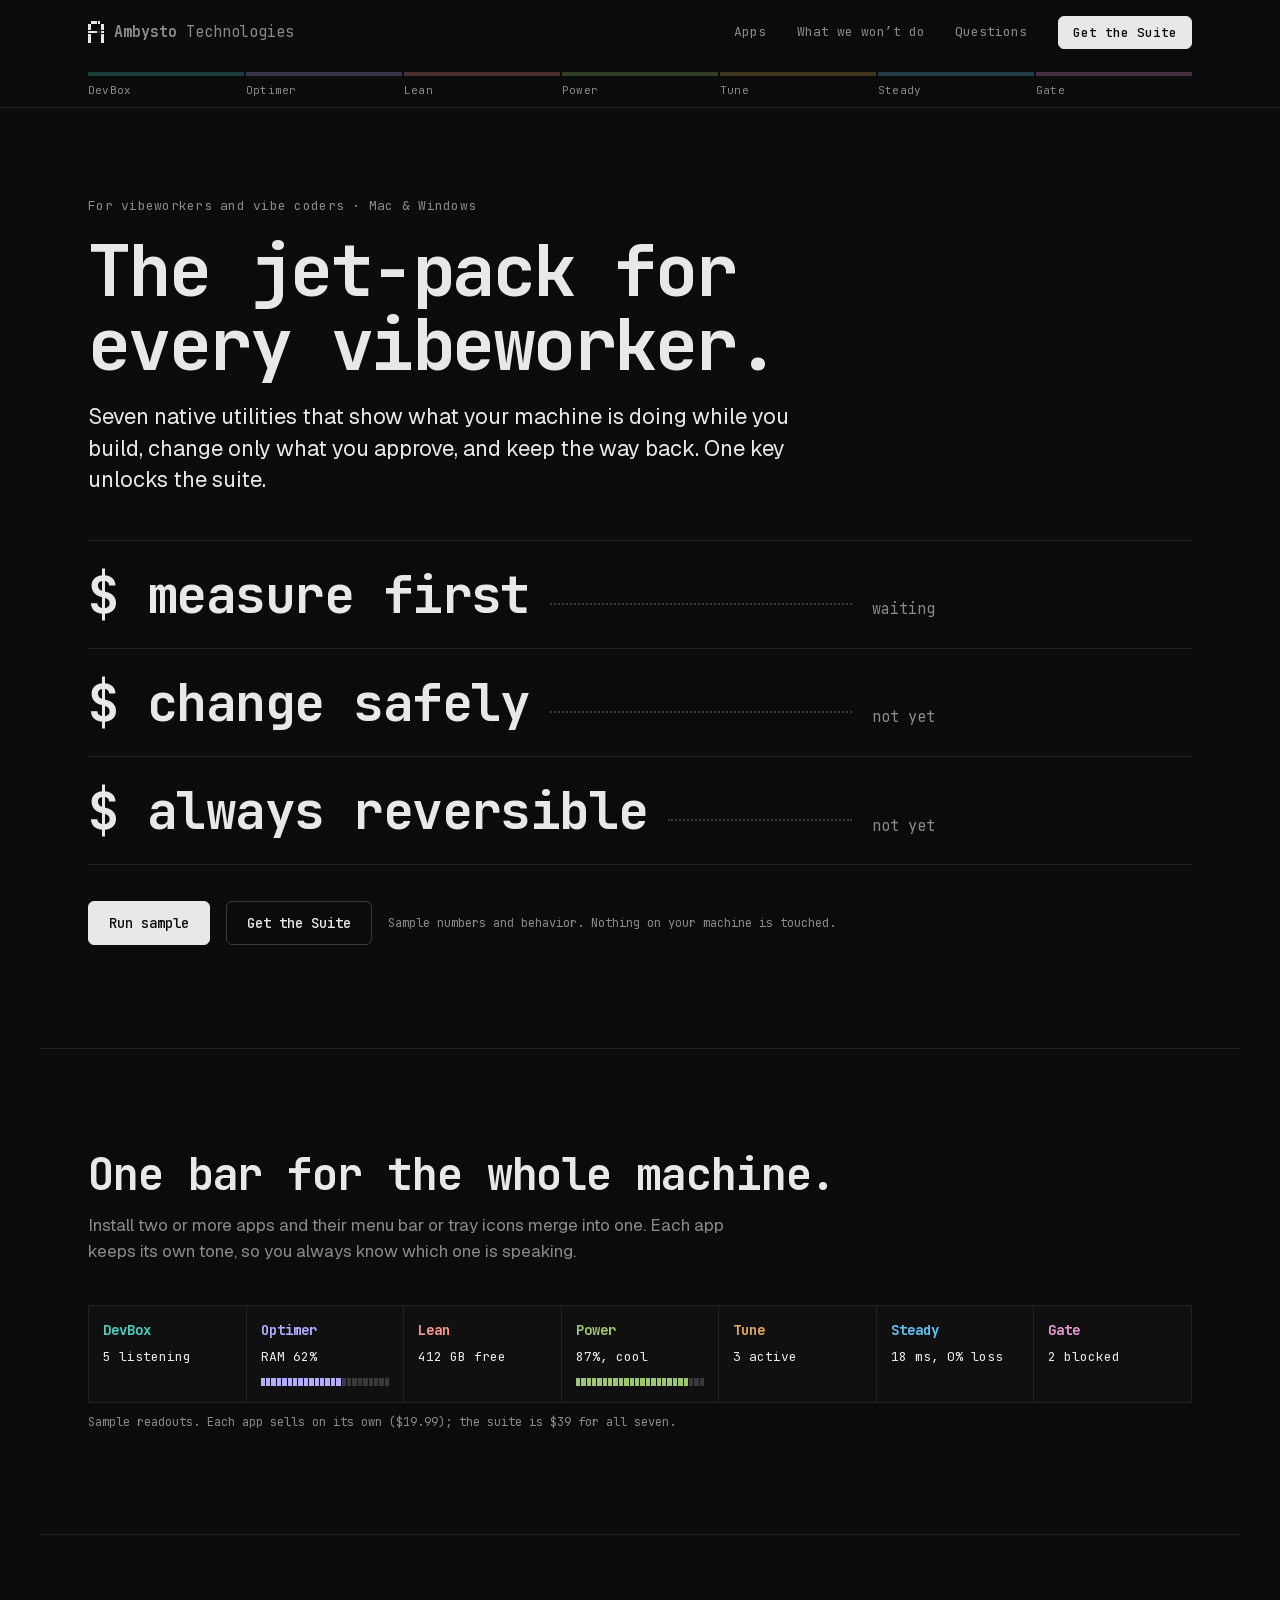
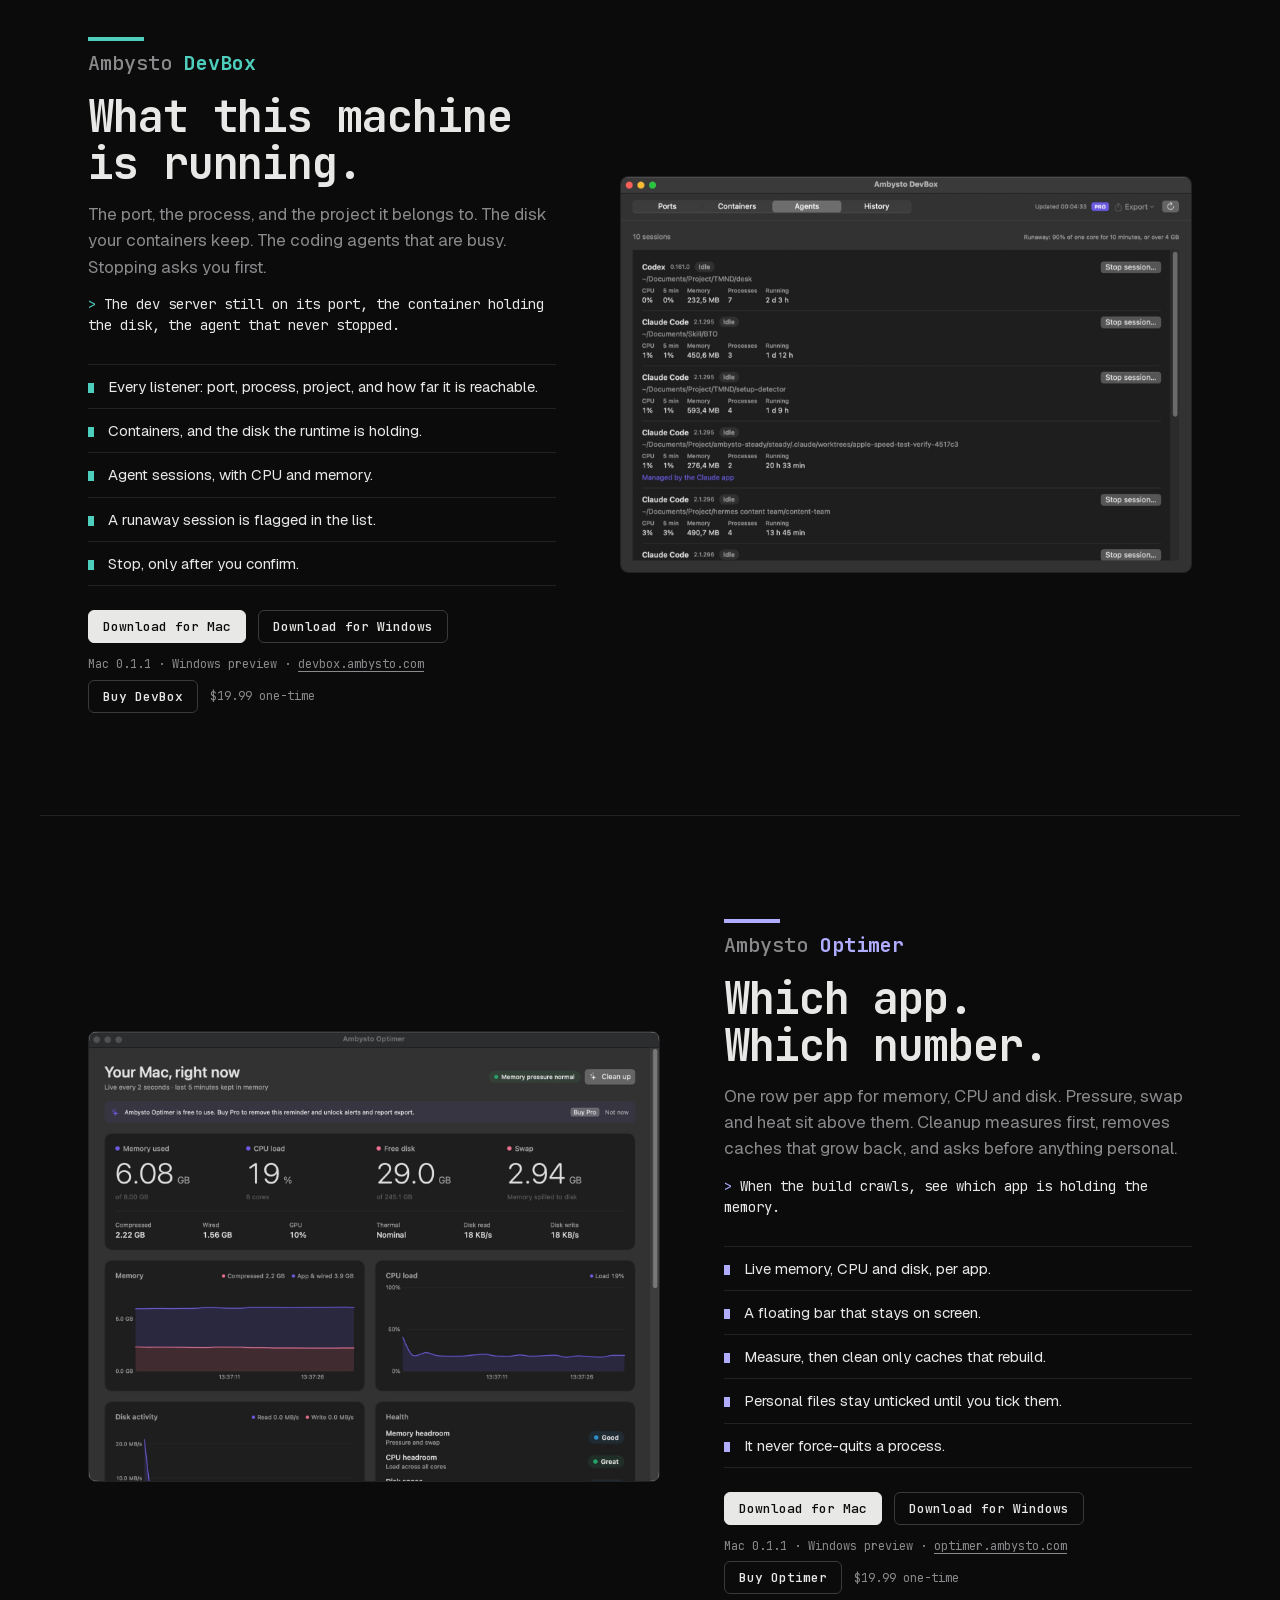
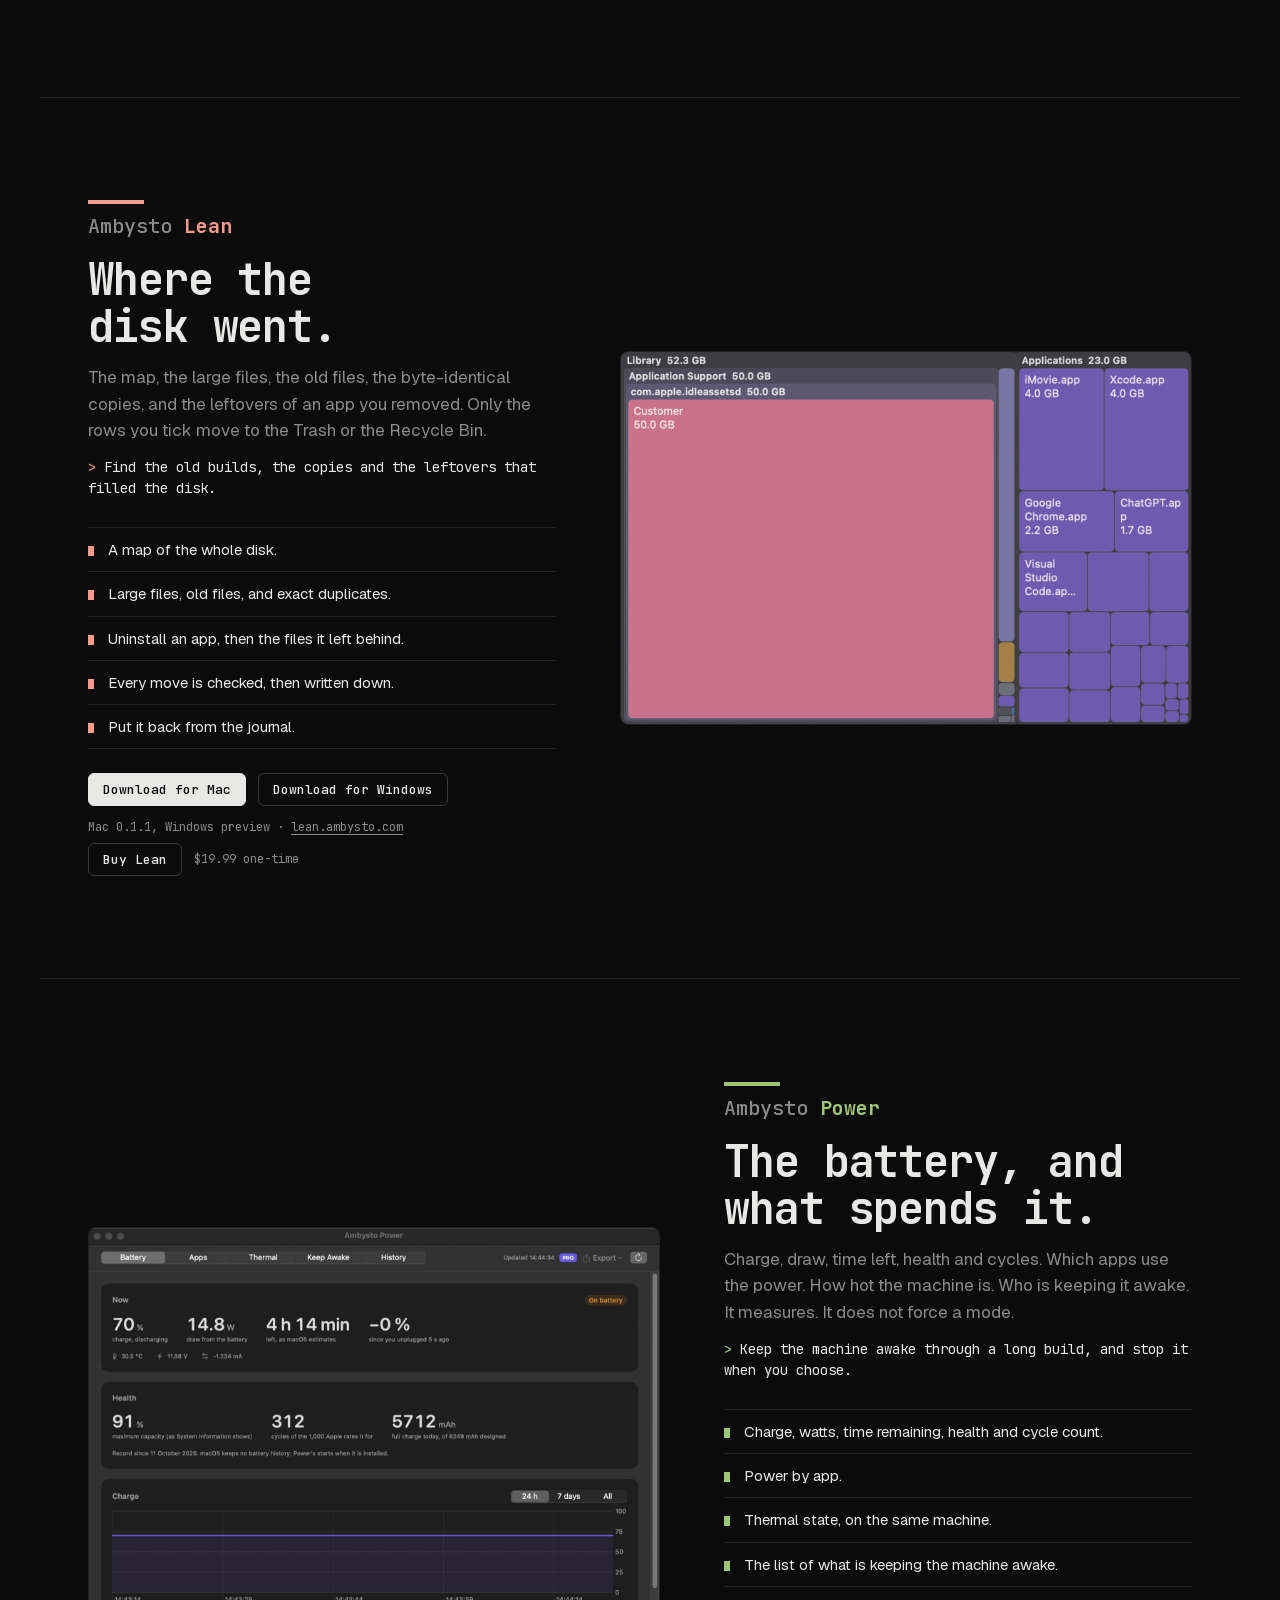
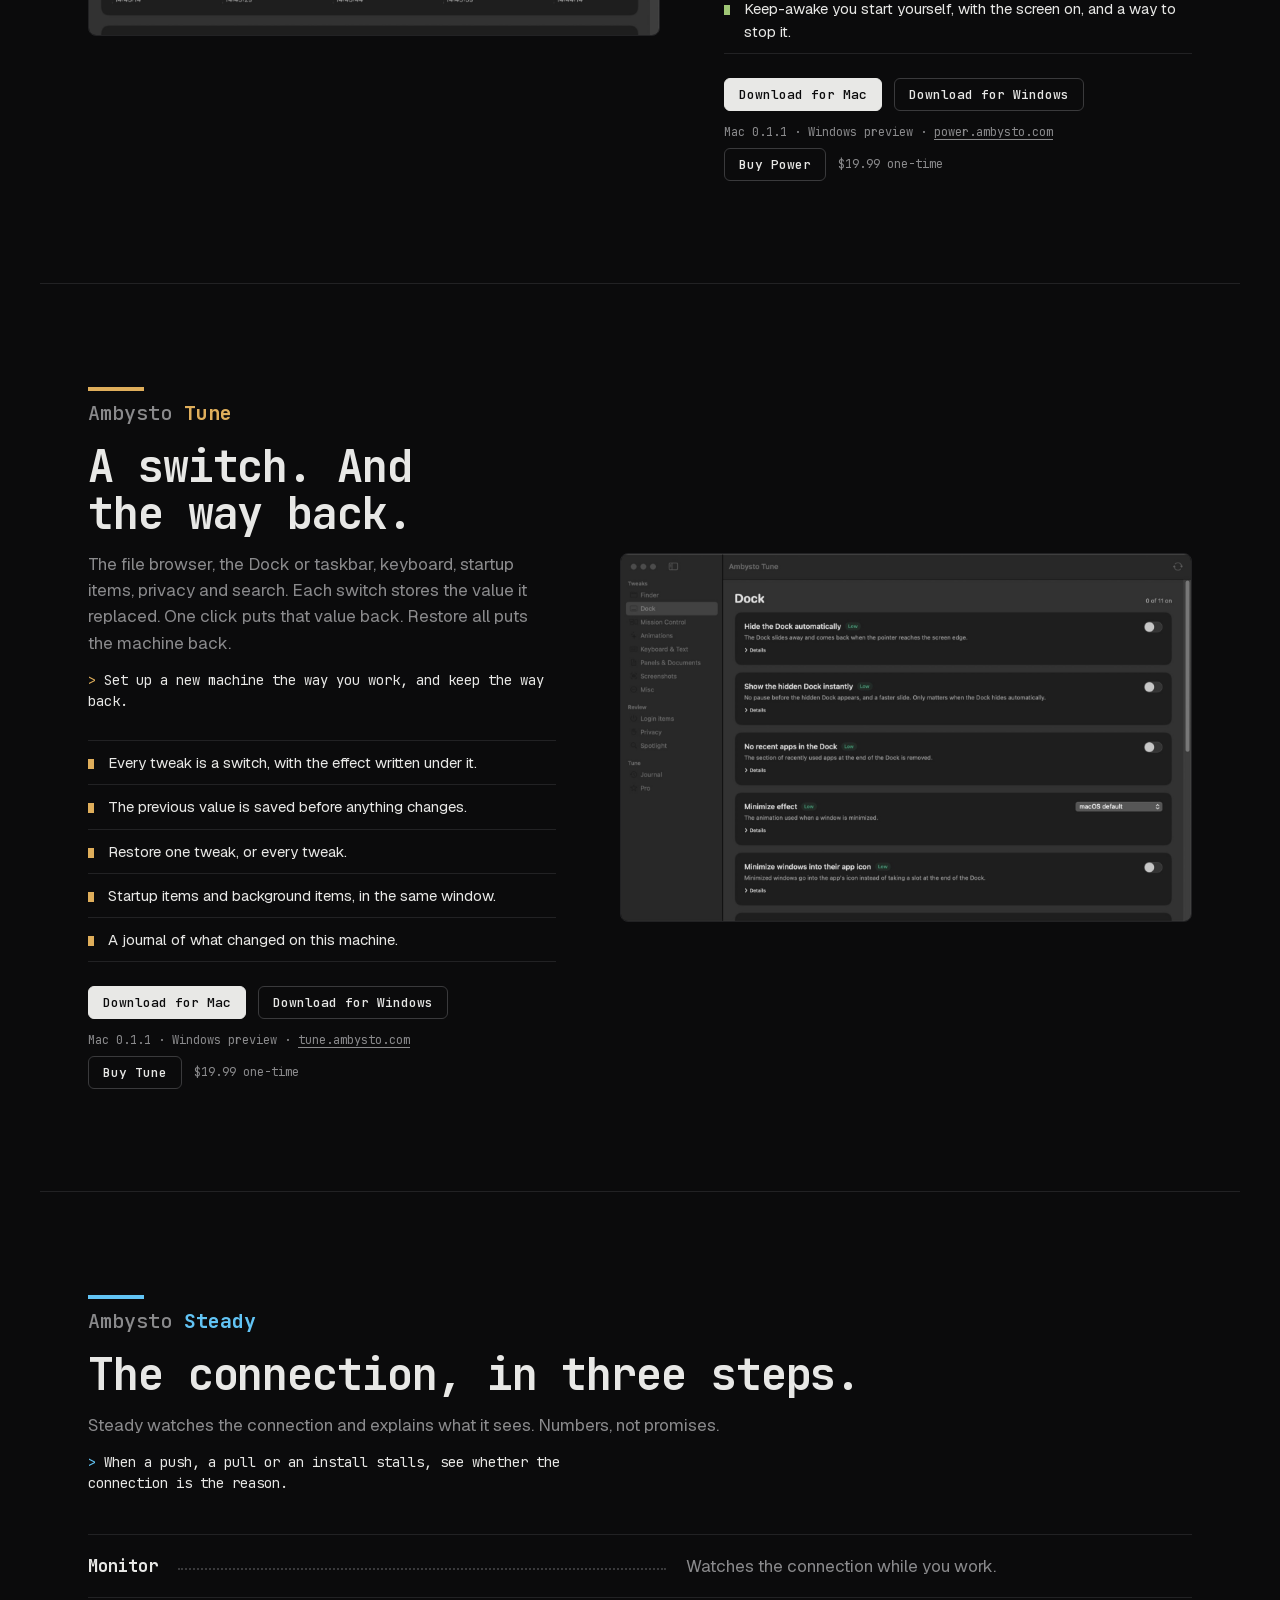
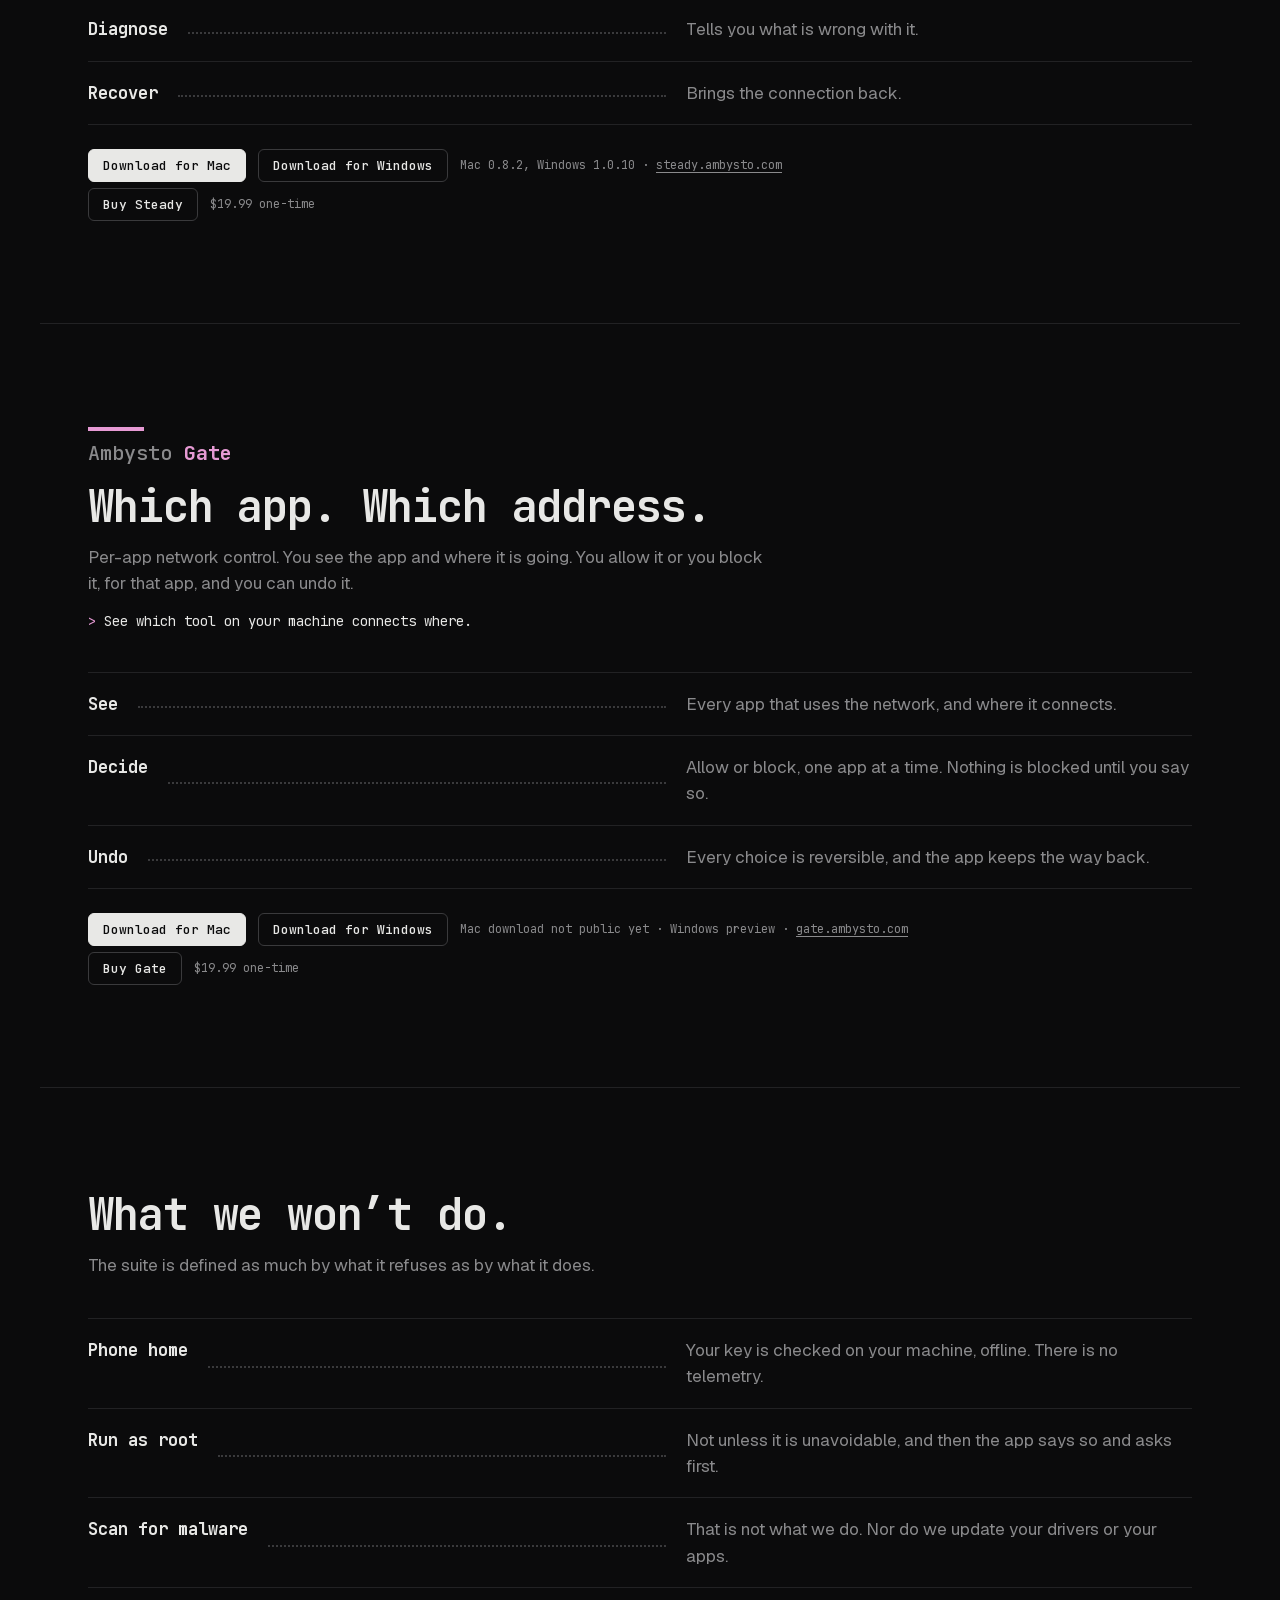
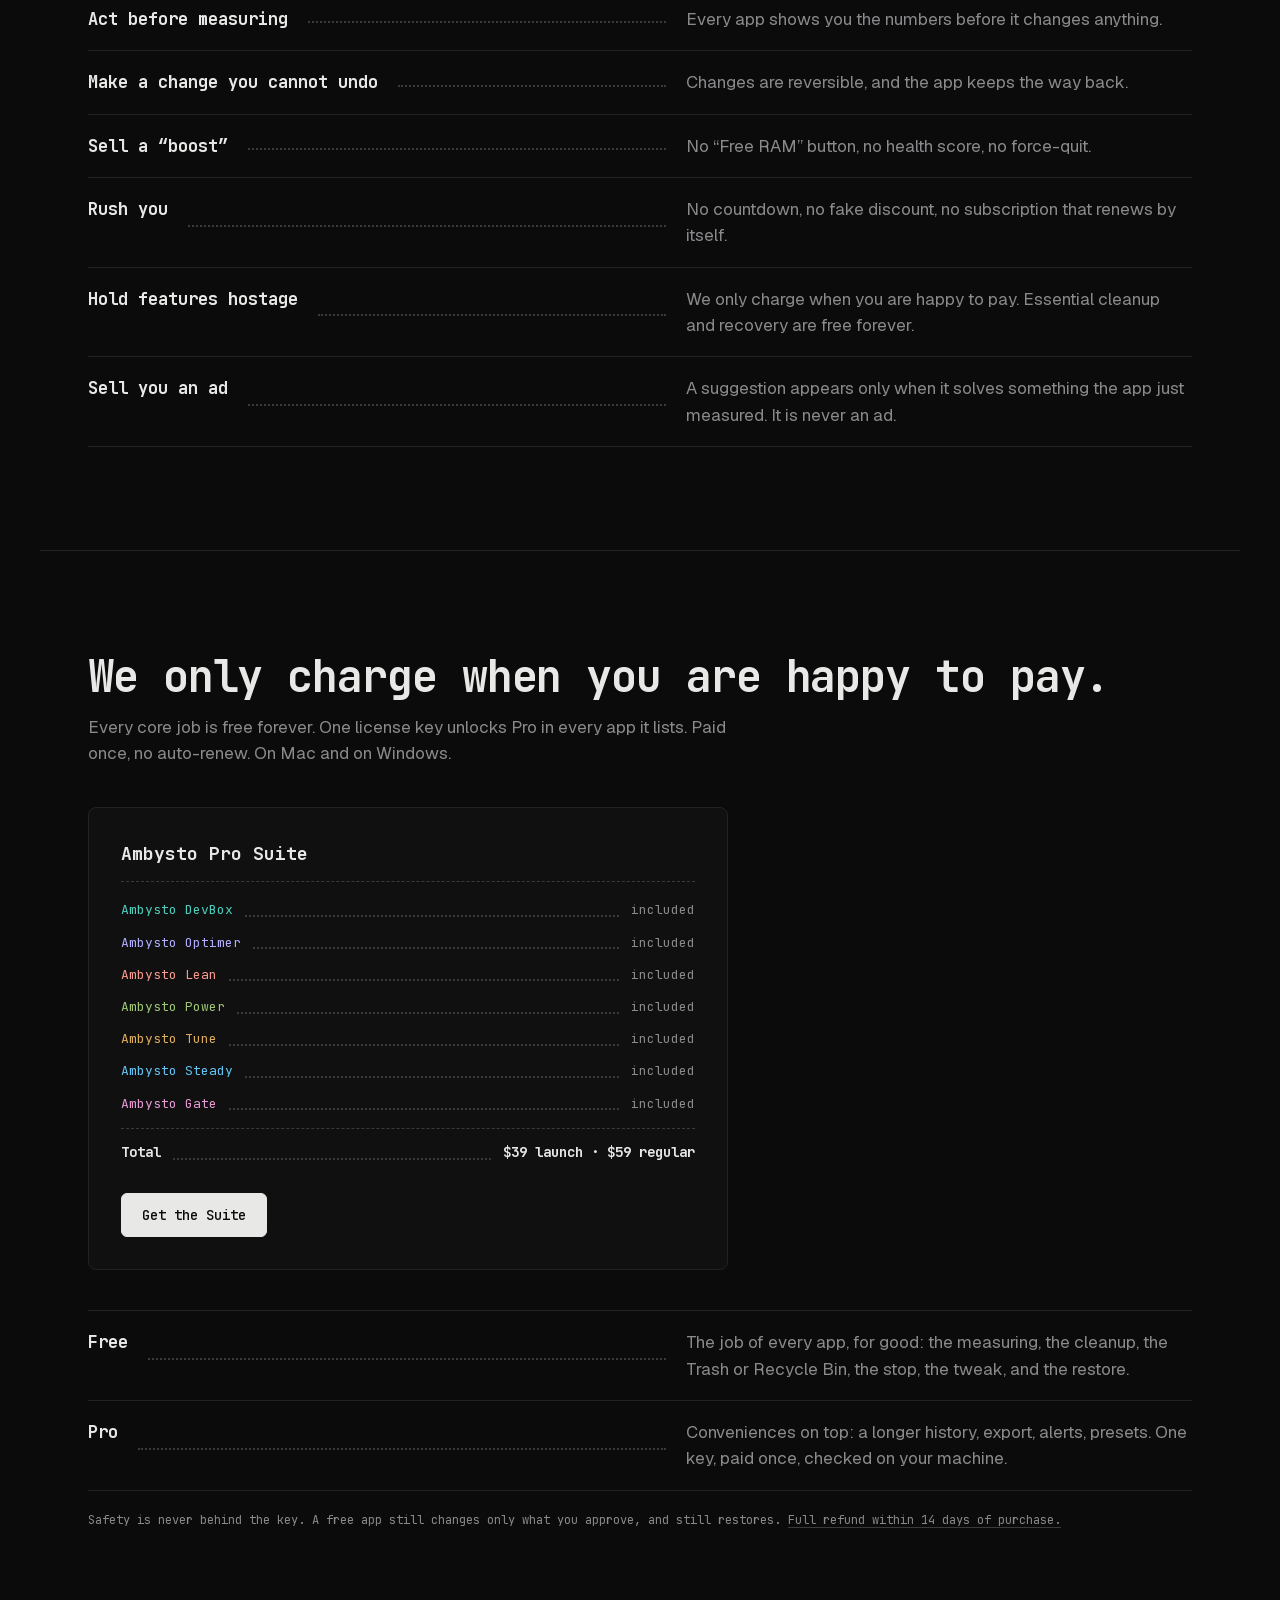
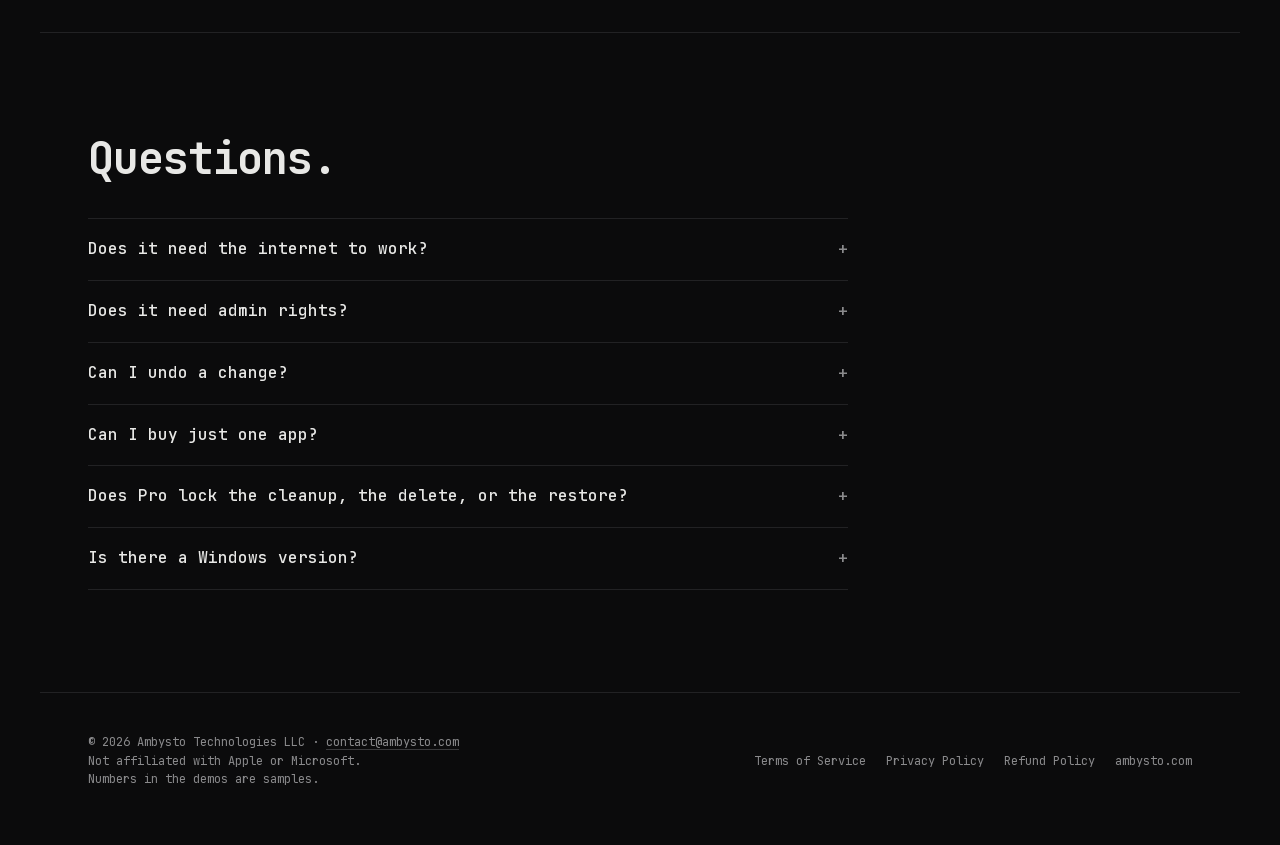
==== site/index.html @ f051e61d "Add Gate and Power download links (APS-29)" ====
<!doctype html>
<html lang="en">
<head>
<meta charset="utf-8">
<meta name="viewport" content="width=device-width, initial-scale=1">
<title>Ambysto Pro Suite: the jet-pack for every vibeworker</title>
<meta name="description" content="Seven native utilities for vibeworkers and vibe coders, on Mac and Windows. They show what your machine is doing, change only what you approve, and keep the way back. One key unlocks the suite.">
<meta name="color-scheme" content="dark">
<meta name="theme-color" content="#0b0b0c">
<link rel="preload" href="fonts/jetbrains-mono-latin.woff2" as="font" type="font/woff2" crossorigin>
<link rel="preload" href="fonts/geist-latin.woff2" as="font" type="font/woff2" crossorigin>
<link rel="icon" href="data:image/svg+xml,%3Csvg xmlns='http://www.w3.org/2000/svg' viewBox='-1 -1 7 9' shape-rendering='crispEdges'%3E%3Crect x='-1' y='-1' width='7' height='9' fill='%230b0b0c'/%3E%3Cpath fill='%23e8e8e6' d='M1 0h3v1H1zM0 1h1v6H0zM4 1h1v6H4zM1 3h2v1H1z'/%3E%3Cpath fill='%233a3a3c' d='M3 3h1v1H3z'/%3E%3C/svg%3E">
<style>
@font-face {
  font-family: "Geist"; font-style: normal; font-weight: 100 900; font-display: swap;
  src: url(fonts/geist-latin.woff2) format("woff2");
}
@font-face {
  font-family: "JetBrains Mono"; font-style: normal; font-weight: 100 800; font-display: swap;
  src: url(fonts/jetbrains-mono-latin.woff2) format("woff2");
}
:root {
  --bg: #0b0b0c;
  --panel: #101011;
  --ink: #e8e8e6;
  --mute: #8a8a8c;
  --rule: #222224;
  --dim: #3a3a3c;
  --sans: "Geist", system-ui, sans-serif;
  --mono: "JetBrains Mono", ui-monospace, monospace;
}

* { box-sizing: border-box; }
html {
  background: var(--bg);
  color-scheme: dark;
  scrollbar-color: var(--dim) var(--bg);
  -webkit-text-size-adjust: 100%;
}
@media (prefers-reduced-motion: no-preference) {
  html { scroll-behavior: smooth; }
}
body {
  margin: 0;
  background: var(--bg);
  color: var(--ink);
  font-family: var(--sans);
  font-size: 1.0625rem;
  line-height: 1.55;
  -webkit-font-smoothing: antialiased;
}
::selection { background: var(--ink); color: var(--bg); }
:focus-visible { outline: 2px solid var(--ink); outline-offset: 3px; border-radius: 4px; }
a { color: inherit; text-decoration: none; }
h1, h2, h3, p, ul, figure { margin: 0; padding: 0; }
ul { list-style: none; }
img { max-width: 100%; height: auto; display: block; }
.wrap { width: 100%; max-width: 1200px; margin-inline: auto; padding-inline: clamp(20px, 4vw, 48px); }

/* tones: identity only, never status */
.t-optimer { --tone: #b0adff; }
.t-steady  { --tone: #62c4f5; }
.t-lean    { --tone: #f99a8f; }
.t-devbox  { --tone: #4ecfbd; }
.t-power   { --tone: #9fc675; }
.t-tune    { --tone: #dfae5b; }
.t-gate    { --tone: #e69ad4; }

/* header and suite bar */
.top { position: sticky; top: 0; z-index: 20; background: var(--bg); border-bottom: 1px solid var(--rule); }
.topbar { display: flex; align-items: center; justify-content: space-between; height: 64px; }
.brandmark { display: inline-flex; align-items: center; gap: 0.7em; font-family: var(--mono); font-size: 15px; line-height: 1; }
.brandmark svg { height: 22px; width: auto; }
.brandmark b { font-weight: 700; }
.brandmark span { color: var(--mute); }
.links { display: flex; align-items: center; gap: clamp(14px, 2.4vw, 32px); font-family: var(--mono); font-size: 0.8125rem; color: var(--mute); }
.links a:not(.btn):hover { color: var(--ink); }
.suitebar { display: grid; grid-template-columns: repeat(7, 1fr); gap: 2px; }
.cell { --idle: color-mix(in srgb, var(--tone) 26%, var(--bg)); display: flex; flex-direction: column; gap: 6px; padding: 8px 0; }
.cellbar { display: block; height: 4px; background: var(--idle); transition: background 0.4s cubic-bezier(0.16, 1, 0.3, 1); }
.cell.reached .cellbar { background: var(--tone); }
.celllabel { font-family: var(--mono); font-size: 0.6875rem; letter-spacing: 0.02em; color: var(--mute); }
.cell:hover .celllabel, .cell[aria-current="location"] .celllabel { color: var(--ink); }
@media (max-width: 759px) {
  .suitebar { display: none; }
  .links a:not(.btn) { display: none; }
}

/* buttons */
.btn {
  display: inline-flex; align-items: center; justify-content: center;
  font-family: var(--mono); font-weight: 500; font-size: 0.875rem; line-height: 1;
  padding: 14px 20px; border-radius: 6px; border: 1px solid var(--ink);
  background: transparent; color: var(--ink); cursor: pointer;
  transition: background 0.2s, color 0.2s, border-color 0.2s;
}
.btn.primary { background: var(--ink); color: var(--bg); }
.btn.primary:hover { background: #ffffff; border-color: #ffffff; }
.btn.ghost { border-color: var(--dim); }
.btn.ghost:hover { border-color: var(--ink); }
.btn.small { padding: 9px 14px; font-size: 0.8125rem; }

/* shared text */
.leader { align-self: flex-end; height: 0.5em; margin-bottom: 0.3em; min-width: 24px; border-bottom: 2px dotted var(--dim); }
.note { font-family: var(--mono); font-size: 0.75rem; color: var(--mute); }
.actions { display: flex; flex-wrap: wrap; align-items: center; gap: 14px 16px; margin-top: 36px; }
.block { padding-block: clamp(56px, 8vw, 112px); border-top: 1px solid var(--rule); scroll-margin-top: 112px; }
h2 { font-family: var(--mono); font-weight: 700; letter-spacing: -0.025em; line-height: 1.08; font-size: clamp(1.75rem, 3.4vw, 2.875rem); text-wrap: balance; }
.lede { margin-top: 14px; max-width: 62ch; color: var(--mute); text-wrap: pretty; }

/* hero: the ledger */
.hero { padding-top: clamp(40px, 7vw, 88px); padding-bottom: clamp(56px, 8vw, 104px); }
.what { max-width: 52ch; margin-bottom: clamp(24px, 4vw, 44px); font-size: clamp(1.125rem, 1.7vw, 1.375rem); line-height: 1.45; text-wrap: pretty; }
.lg { display: grid; grid-template-columns: minmax(0, 1fr) minmax(220px, 340px); border-top: 1px solid var(--rule); }
.lg .said { display: contents; }
.eyebrow { margin-bottom: 18px; font-family: var(--mono); font-size: 0.8125rem; letter-spacing: 0.02em; color: var(--mute); }
.jet { max-width: 18ch; margin-bottom: 20px; font-family: var(--mono); font-weight: 700; letter-spacing: -0.035em; line-height: 1.02; font-size: clamp(2.25rem, 6vw, 4.5rem); text-wrap: balance; }
.use { margin-top: 14px; max-width: 62ch; font-family: var(--mono); font-size: 0.875rem; line-height: 1.5; }
.use::before { content: "> "; color: var(--tone, var(--mute)); }
.say, .out { padding-block: clamp(14px, 2.2vw, 28px); border-bottom: 1px solid var(--rule); }
.say {
  grid-column: 1; display: flex; align-items: flex-end; gap: 20px;
  font-family: var(--mono); font-weight: 700; line-height: 1; letter-spacing: -0.03em;
  font-size: clamp(1.5rem, 4vw, 3.75rem);
}
.say::after { content: ""; flex: 1; align-self: flex-end; height: 0.5em; margin-bottom: 0.3em; min-width: 24px; border-bottom: 2px dotted var(--dim); }
.out {
  grid-column: 2; display: flex; align-items: flex-end; padding-left: 20px;
  font-family: var(--mono); font-size: clamp(0.875rem, 1.2vw, 1.0625rem); line-height: 1.35;
}
.r1 { grid-row: 1; } .r2 { grid-row: 2; } .r3 { grid-row: 3; }
@media (max-width: 719px) {
  .lg { grid-template-columns: minmax(0, 1fr); }
  .say { border-bottom: 0; padding-bottom: 6px; }
  .say::after { display: none; }
  .out { grid-column: 1; padding-left: 0; padding-top: 0; color: var(--mute); }
  .say.r1 { grid-row: 1; } .out.r1 { grid-row: 2; }
  .say.r2 { grid-row: 3; } .out.r2 { grid-row: 4; }
  .say.r3 { grid-row: 5; } .out.r3 { grid-row: 6; }
}

/* the seven, as an index */
.index { margin-top: clamp(40px, 6vw, 72px); border-top: 1px solid var(--rule); }
.index a { display: grid; grid-template-columns: 9.5ch minmax(24px, 1fr) minmax(0, 46ch); align-items: baseline; column-gap: 20px; padding-block: 14px; border-bottom: 1px solid var(--rule); transition: border-color 0.25s; }
.index a:hover { border-bottom-color: var(--tone); }
.index .nm { font-family: var(--mono); font-weight: 700; color: var(--tone); }
.index .leader { align-self: center; margin-bottom: 0; }
.index .why { color: var(--mute); }
@media (max-width: 719px) {
  .index a { grid-template-columns: 1fr; row-gap: 2px; }
  .index .leader { display: none; }
}

/* screenshots */
.shot { background: var(--panel); border: 1px solid var(--rule); border-radius: 8px; overflow: hidden; }
.hero .shot { margin-top: clamp(40px, 6vw, 72px); }

/* app sections */
.appid { display: flex; flex-direction: column; gap: 10px; margin-bottom: 18px; font-family: var(--mono); font-weight: 500; font-size: 1.25rem; line-height: 1.2; }
.appid::before { content: ""; display: block; width: 56px; height: 4px; background: var(--tone); }
.appid .co { color: var(--mute); }
.appid .nm { color: var(--tone); font-weight: 700; }
.split { display: grid; grid-template-columns: minmax(0, 0.9fr) minmax(0, 1.1fr); gap: clamp(32px, 5vw, 64px); align-items: center; }
.split.flip { grid-template-columns: minmax(0, 1.1fr) minmax(0, 0.9fr); }
.split.flip .copy { order: 2; }
.ticks { margin-top: 28px; border-top: 1px solid var(--rule); max-width: 62ch; }
.ticks li { display: flex; gap: 14px; align-items: baseline; padding-block: 10px; border-bottom: 1px solid var(--rule); font-size: 0.9375rem; }
.ticks li::before { content: ""; flex: none; width: 6px; height: 10px; background: var(--tone, var(--ink)); transform: translateY(1px); }
@media (max-width: 899px) {
  .split, .split.flip { grid-template-columns: minmax(0, 1fr); }
  .split.flip .copy { order: 0; }
}

/* ledger rows: modes, refusals */
.rows { margin-top: 40px; border-top: 1px solid var(--rule); }
.rows li { display: grid; grid-template-columns: minmax(0, max-content) minmax(24px, 1fr) minmax(0, 46ch); align-items: baseline; column-gap: 20px; padding-block: 18px; border-bottom: 1px solid var(--rule); }
.rows .no { font-family: var(--mono); font-weight: 700; font-size: 1.0625rem; }
.rows .leader { align-self: center; margin-bottom: 0; }
.rows .why { color: var(--mute); }
.rows .res { font-family: var(--mono); font-size: 0.875rem; color: var(--mute); }
.rows + .ticks { margin-top: 40px; }
@media (max-width: 859px) {
  .rows li { grid-template-columns: 1fr; row-gap: 6px; }
  .rows .leader { display: none; }
}

/* free and pro: two receipts */
.receipts { display: grid; grid-template-columns: 1fr 1fr; gap: 20px; margin-top: 40px; align-items: start; }
.receipt { padding: clamp(20px, 3vw, 32px); background: var(--panel); border: 1px solid var(--rule); border-radius: 8px; }
.rhead { display: flex; justify-content: space-between; align-items: baseline; gap: 12px; padding-bottom: 14px; border-bottom: 1px dashed var(--dim); font-family: var(--mono); font-weight: 700; font-size: 1.125rem; }
.rhead span { font-weight: 400; font-size: 0.75rem; color: var(--mute); }
.receipt ul { padding-block: 12px; }
.receipt li { display: flex; align-items: baseline; gap: 12px; padding-block: 7px; font-family: var(--mono); font-size: 0.8125rem; line-height: 1.4; }
.receipt li .nm { color: var(--tone, var(--ink)); flex: none; }
.receipt li .leader { flex: 1; margin-bottom: 0.2em; }
.receipt li .inc { color: var(--mute); text-align: right; max-width: 30ch; }
.receipt li.total { margin-top: 8px; padding-top: 14px; border-top: 1px dashed var(--dim); font-weight: 700; font-size: 0.875rem; }
.receipt li.total .inc { color: var(--ink); }
.receipt .btn { margin-top: 12px; }
.after { margin-top: 20px; }
@media (max-width: 899px) {
  .receipts { grid-template-columns: minmax(0, 1fr); }
}
@media (max-width: 479px) {
  .receipt li { flex-wrap: wrap; row-gap: 2px; }
  .receipt li .leader { display: none; }
  .receipt li .inc { flex-basis: 100%; max-width: none; text-align: left; }
}

/* questions */
.faq { margin-top: 36px; border-top: 1px solid var(--rule); max-width: 760px; }
.faq details { border-bottom: 1px solid var(--rule); }
.faq summary { display: flex; justify-content: space-between; gap: 16px; padding-block: 18px; cursor: pointer; list-style: none; font-family: var(--mono); font-weight: 500; font-size: 1rem; }
.faq summary::-webkit-details-marker { display: none; }
.faq summary::after { content: "+"; color: var(--mute); }
.faq details[open] summary::after { content: "\2212"; }
.faq details p { padding-bottom: 20px; max-width: 62ch; color: var(--mute); }

.foot { display: flex; flex-wrap: wrap; align-items: center; justify-content: space-between; gap: 16px; padding-block: 40px 56px; border-top: 1px solid var(--rule); }
.foot p { font-family: var(--mono); font-size: 0.75rem; color: var(--mute); }
.foot em { font-style: italic; }
.foot p a { text-decoration: underline; text-underline-offset: 3px; text-decoration-color: var(--dim); }
.foot p a:hover { text-decoration-color: var(--ink); }
.foot nav { display: flex; flex-wrap: wrap; gap: 8px 20px; font-family: var(--mono); font-size: 0.75rem; color: var(--mute); }
.foot nav a:hover { color: var(--ink); }
.note a { text-decoration: underline; text-underline-offset: 3px; text-decoration-color: var(--dim); }
.note a:hover { text-decoration-color: var(--ink); }
/* sample run (hero) */
.sr-only { position: absolute; width: 1px; height: 1px; margin: -1px; padding: 0; overflow: hidden; clip: rect(0 0 0 0); white-space: nowrap; border: 0; }
.out .quiet { color: var(--mute); }
.meter { display: inline-flex; gap: 2px; align-items: flex-end; height: 18px; }
.meter i { display: block; width: 6px; height: 100%; background: var(--dim); }
.meter i.lit { background: var(--ink); }
.btn:disabled { opacity: 0.5; cursor: progress; }

/* merged bar */
.bar { display: grid; grid-template-columns: repeat(auto-fit, minmax(140px, 1fr)); gap: 1px; margin-top: 40px; background: var(--rule); border: 1px solid var(--rule); }
.seg { display: flex; flex-direction: column; gap: 6px; padding: 14px 14px 16px; background: var(--panel); }
.segname { font-family: var(--mono); font-weight: 700; font-size: 0.875rem; color: var(--tone); }
.segread { font-family: var(--mono); font-size: 0.8125rem; font-variant-numeric: tabular-nums; }
.segmeter { display: grid; grid-template-columns: repeat(24, 1fr); gap: 1px; height: 8px; margin-top: 4px; }
.segmeter i { background: var(--dim); }
.segmeter i.lit { background: var(--tone); }
.bar + .note { margin-top: 10px; }
@media (max-width: 559px) { .seg:last-child:nth-child(odd) { grid-column: 1 / -1; } }

/* buy actions */
.appbuy { margin-top: 24px; }
.buy { display: flex; flex-direction: column; align-items: flex-start; gap: 6px; }
.buyrow { display: flex; align-items: center; gap: 12px; flex-wrap: wrap; }
.price { font-family: var(--mono); font-size: 0.75rem; color: var(--mute); font-weight: 400; }
.price a { color: inherit; text-decoration: underline; text-underline-offset: 3px; }
.price a:hover { color: var(--ink); }
.notice { max-width: 40ch; font-family: var(--mono); font-size: 0.75rem; line-height: 1.45; color: var(--mute); }
.notice:empty { display: none; }
.receipt.single { max-width: 640px; margin-top: 40px; }
.btn { white-space: nowrap; }
@media (max-width: 419px) { .brandmark .bn span { display: none; } }
</style>
</head>
<body>

<header class="top">
  <div class="wrap topbar">
    <a class="brandmark" href="#top" aria-label="Ambysto Technologies">
      <svg viewBox="0 0 5 7" aria-hidden="true" shape-rendering="crispEdges"><path fill="#e8e8e6" d="M1.04 .04h.92v.92h-.92zM2.04 .04h.92v.92h-.92zM3.04 .04h.92v.92h-.92zM.04 1.04h.92v.92h-.92zM4.04 1.04h.92v.92h-.92zM.04 2.04h.92v.92h-.92zM4.04 2.04h.92v.92h-.92zM.04 3.04h.92v.92h-.92zM1.04 3.04h.92v.92h-.92zM2.04 3.04h.92v.92h-.92zM4.04 3.04h.92v.92h-.92zM.04 4.04h.92v.92h-.92zM4.04 4.04h.92v.92h-.92zM.04 5.04h.92v.92h-.92zM4.04 5.04h.92v.92h-.92zM.04 6.04h.92v.92h-.92zM4.04 6.04h.92v.92h-.92z"/><path fill="#3a3a3c" d="M3.04 3.04h.92v.92h-.92z"/></svg>
      <span class="bn"><b>Ambysto</b> <span>Technologies</span></span>
    </a>
    <nav class="links" aria-label="Page">
      <a href="#suite">Apps</a>
      <a href="#refuse">What we won’t do</a>
      <a href="#faq">Questions</a>
      <a class="btn small primary" href="#get">Get the Suite</a>
    </nav>
  </div>
  <nav class="wrap suitebar" aria-label="The seven apps">
    <a class="cell t-devbox" href="#devbox"><span class="cellbar" aria-hidden="true"></span><span class="celllabel">DevBox</span></a>
    <a class="cell t-optimer" href="#optimer"><span class="cellbar" aria-hidden="true"></span><span class="celllabel">Optimer</span></a>
    <a class="cell t-lean" href="#lean"><span class="cellbar" aria-hidden="true"></span><span class="celllabel">Lean</span></a>
    <a class="cell t-power" href="#power"><span class="cellbar" aria-hidden="true"></span><span class="celllabel">Power</span></a>
    <a class="cell t-tune" href="#tune"><span class="cellbar" aria-hidden="true"></span><span class="celllabel">Tune</span></a>
    <a class="cell t-steady" href="#steady"><span class="cellbar" aria-hidden="true"></span><span class="celllabel">Steady</span></a>
    <a class="cell t-gate" href="#gate"><span class="cellbar" aria-hidden="true"></span><span class="celllabel">Gate</span></a>
  </nav>
</header>

<main id="top">
  <section class="wrap hero" aria-label="Introduction">
    <p class="eyebrow">For vibeworkers and vibe coders · Mac &amp; Windows</p>
    <h1 class="jet">The jet-pack for every vibeworker.</h1>
    <p class="what">Seven native utilities that show what your machine is doing while you build, change only what you approve, and keep the way back. One key unlocks the suite.</p>
    <div class="lg">
      <p class="said" aria-label="Measure first. Change safely. Always reversible.">
        <span class="say r1">$ measure first</span>
        <span class="say r2">$ change safely</span>
        <span class="say r3">$ always reversible</span>
      </p>
      <p class="out r1" id="out1"><span class="quiet">waiting</span></p>
      <p class="out r2" id="out2"><span class="quiet">not yet</span></p>
      <p class="out r3" id="out3"><span class="quiet">not yet</span></p>
    </div>
    <div class="actions">
      <button class="btn primary" type="button" id="run">Run sample</button>
      <a class="btn ghost" href="#get">Get the Suite</a>
      <p class="note">Sample numbers and behavior. Nothing on your machine is touched.</p>
    </div>
    <p class="sr-only" role="status" aria-live="polite" id="say">Sample cleanup ready.</p>
  </section>

  <section id="suite" class="wrap block" aria-labelledby="suite-title">
    <h2 id="suite-title">One bar for the whole machine.</h2>
    <p class="lede">Install two or more apps and their menu bar or tray icons merge into one. Each app keeps its own tone, so you always know which one is speaking.</p>
    <div class="bar" role="group" aria-label="The merged bar, with sample readouts">
      <div class="seg t-devbox"><span class="segname">DevBox</span><span class="segread">5 listening</span></div>
      <div class="seg t-optimer"><span class="segname">Optimer</span><span class="segread">RAM 62%</span><span class="segmeter" aria-hidden="true" data-fill="15"></span></div>
      <div class="seg t-lean"><span class="segname">Lean</span><span class="segread">412 GB free</span></div>
      <div class="seg t-power"><span class="segname">Power</span><span class="segread">87%, cool</span><span class="segmeter" aria-hidden="true" data-fill="21"></span></div>
      <div class="seg t-tune"><span class="segname">Tune</span><span class="segread">3 active</span></div>
      <div class="seg t-steady"><span class="segname">Steady</span><span class="segread">18 ms, 0% loss</span></div>
      <div class="seg t-gate"><span class="segname">Gate</span><span class="segread">2 blocked</span></div>
    </div>
    <p class="note">Sample readouts. Each app sells on its own ($19.99); the suite is $39 for all seven.</p>
  </section>

  <section id="devbox" class="wrap block t-devbox" aria-labelledby="devbox-title">
    <div class="split">
      <div class="copy">
        <p class="appid"><span><span class="co">Ambysto</span> <span class="nm">DevBox</span></span></p>
        <h2 id="devbox-title">What this machine is running.</h2>
        <p class="lede">The port, the process, and the project it belongs to. The disk your containers keep. The coding agents that are busy. Stopping asks you first.</p>
        <p class="use">The dev server still on its port, the container holding the disk, the agent that never stopped.</p>
        <ul class="ticks">
          <li>Every listener: port, process, project, and how far it is reachable.</li>
          <li>Containers, and the disk the runtime is holding.</li>
          <li>Agent sessions, with CPU and memory.</li>
          <li>A runaway session is flagged in the list.</li>
          <li>Stop, only after you confirm.</li>
        </ul>
      <div class="buy appbuy"><div class="buyrow"><a class="btn primary small" href="https://devbox.ambysto.com/download">Download for Mac</a><a class="btn ghost small" href="https://github.com/ambysto/ambysto-downloads/releases/download/windows-v0.1.1/AmbystoDevBox-0.1.1-win-x64.msi">Download for Windows</a><span class="price">Mac 0.1.1 · Windows preview · <a href="https://devbox.ambysto.com">devbox.ambysto.com</a></span></div><div class="buyrow"><button class="btn ghost small" type="button" data-buy="devbox">Buy DevBox</button><span class="price">$19.99 one-time</span></div><p class="notice" id="notice-devbox" role="status"></p></div>
      </div>
      <figure class="shot">
        <img src="img/devbox-dark.jpg" width="1600" height="1109" loading="lazy" alt="Ambysto DevBox agents: coding sessions with CPU, memory, project and a stop button">
      </figure>
    </div>
  </section>

  <section id="optimer" class="wrap block t-optimer" aria-labelledby="optimer-title">
    <div class="split flip">
      <div class="copy">
        <p class="appid"><span><span class="co">Ambysto</span> <span class="nm">Optimer</span></span></p>
        <h2 id="optimer-title">Which app. Which number.</h2>
        <p class="lede">One row per app for memory, CPU and disk. Pressure, swap and heat sit above them. Cleanup measures first, removes caches that grow back, and asks before anything personal.</p>
        <p class="use">When the build crawls, see which app is holding the memory.</p>
        <ul class="ticks">
          <li>Live memory, CPU and disk, per app.</li>
          <li>A floating bar that stays on screen.</li>
          <li>Measure, then clean only caches that rebuild.</li>
          <li>Personal files stay unticked until you tick them.</li>
          <li>It never force-quits a process.</li>
        </ul>
      <div class="buy appbuy"><div class="buyrow"><a class="btn primary small" href="https://optimer.ambysto.com/download">Download for Mac</a><a class="btn ghost small" href="https://github.com/ambysto/ambysto-downloads/releases/download/windows-v0.1.1/AmbystoOptimer-0ca734a-x64.msi">Download for Windows</a><span class="price">Mac 0.1.1 · Windows preview · <a href="https://optimer.ambysto.com">optimer.ambysto.com</a></span></div><div class="buyrow"><button class="btn ghost small" type="button" data-buy="optimer">Buy Optimer</button><span class="price">$19.99 one-time</span></div><p class="notice" id="notice-optimer" role="status"></p></div>
      </div>
      <figure class="shot">
        <img src="img/optimer-dark.jpg" width="1600" height="1261" loading="lazy" alt="The Optimer dashboard with live memory, CPU, disk and the list of apps">
      </figure>
    </div>
  </section>

  <section id="lean" class="wrap block t-lean" aria-labelledby="lean-title">
    <div class="split">
      <div class="copy">
        <p class="appid"><span><span class="co">Ambysto</span> <span class="nm">Lean</span></span></p>
        <h2 id="lean-title">Where the disk went.</h2>
        <p class="lede">The map, the large files, the old files, the byte-identical copies, and the leftovers of an app you removed. Only the rows you tick move to the Trash or the Recycle Bin.</p>
        <p class="use">Find the old builds, the copies and the leftovers that filled the disk.</p>
        <ul class="ticks">
          <li>A map of the whole disk.</li>
          <li>Large files, old files, and exact duplicates.</li>
          <li>Uninstall an app, then the files it left behind.</li>
          <li>Every move is checked, then written down.</li>
          <li>Put it back from the journal.</li>
        </ul>
      <div class="buy appbuy"><div class="buyrow"><a class="btn primary small" href="https://lean.ambysto.com/download">Download for Mac</a><a class="btn ghost small" href="https://github.com/ambysto/ambysto-downloads/releases/download/windows-v0.1.1/AmbystoLean-b951376-x64.msi">Download for Windows</a><span class="price">Mac 0.1.1, Windows preview · <a href="https://lean.ambysto.com">lean.ambysto.com</a></span></div><div class="buyrow"><button class="btn ghost small" type="button" data-buy="lean">Buy Lean</button><span class="price">$19.99 one-time</span></div><p class="notice" id="notice-lean" role="status"></p></div>
      </div>
      <figure class="shot">
        <img src="img/map-dark.webp" width="1800" height="1174" loading="lazy" alt="Ambysto Lean disk map: folders drawn as blocks sized by how much space they use">
      </figure>
    </div>
  </section>

  <section id="power" class="wrap block t-power" aria-labelledby="power-title">
    <div class="split flip">
      <div class="copy">
        <p class="appid"><span><span class="co">Ambysto</span> <span class="nm">Power</span></span></p>
        <h2 id="power-title">The battery, and what spends it.</h2>
        <p class="lede">Charge, draw, time left, health and cycles. Which apps use the power. How hot the machine is. Who is keeping it awake. It measures. It does not force a mode.</p>
        <p class="use">Keep the machine awake through a long build, and stop it when you choose.</p>
        <ul class="ticks">
          <li>Charge, watts, time remaining, health and cycle count.</li>
          <li>Power by app.</li>
          <li>Thermal state, on the same machine.</li>
          <li>The list of what is keeping the machine awake.</li>
          <li>Keep-awake you start yourself, with the screen on, and a way to stop it.</li>
        </ul>
      <div class="buy appbuy"><div class="buyrow"><a class="btn primary small" href="https://power.ambysto.com/download">Download for Mac</a><a class="btn ghost small" href="https://power.ambysto.com/download/windows">Download for Windows</a><span class="price">Mac 0.1.1 · Windows preview · <a href="https://power.ambysto.com">power.ambysto.com</a></span></div><div class="buyrow"><button class="btn ghost small" type="button" data-buy="power">Buy Power</button><span class="price">$19.99 one-time</span></div><p class="notice" id="notice-power" role="status"></p></div>
      </div>
      <figure class="shot">
        <img src="img/power-dark.jpg" width="1600" height="1142" loading="lazy" alt="Ambysto Power: charge, watts, time left, battery health, cycles and a charge chart">
      </figure>
    </div>
  </section>

  <section id="tune" class="wrap block t-tune" aria-labelledby="tune-title">
    <div class="split">
      <div class="copy">
        <p class="appid"><span><span class="co">Ambysto</span> <span class="nm">Tune</span></span></p>
        <h2 id="tune-title">A switch. And the way back.</h2>
        <p class="lede">The file browser, the Dock or taskbar, keyboard, startup items, privacy and search. Each switch stores the value it replaced. One click puts that value back. Restore all puts the machine back.</p>
        <p class="use">Set up a new machine the way you work, and keep the way back.</p>
        <ul class="ticks">
          <li>Every tweak is a switch, with the effect written under it.</li>
          <li>The previous value is saved before anything changes.</li>
          <li>Restore one tweak, or every tweak.</li>
          <li>Startup items and background items, in the same window.</li>
          <li>A journal of what changed on this machine.</li>
        </ul>
      <div class="buy appbuy"><div class="buyrow"><a class="btn primary small" href="https://tune.ambysto.com/download">Download for Mac</a><a class="btn ghost small" href="https://github.com/ambysto/ambysto-downloads/releases/download/windows-v0.1.1/AmbystoTune.msi">Download for Windows</a><span class="price">Mac 0.1.1 · Windows preview · <a href="https://tune.ambysto.com">tune.ambysto.com</a></span></div><div class="buyrow"><button class="btn ghost small" type="button" data-buy="tune">Buy Tune</button><span class="price">$19.99 one-time</span></div><p class="notice" id="notice-tune" role="status"></p></div>
      </div>
      <figure class="shot">
        <img src="img/tune-dark.jpg" width="1600" height="1030" loading="lazy" alt="Ambysto Tune Dock settings: each tweak is a switch with a short explanation">
      </figure>
    </div>
  </section>

  <section id="steady" class="wrap block t-steady" aria-labelledby="steady-title">
    <p class="appid"><span><span class="co">Ambysto</span> <span class="nm">Steady</span></span></p>
    <h2 id="steady-title">The connection, in three steps.</h2>
    <p class="lede">Steady watches the connection and explains what it sees. Numbers, not promises.</p>
    <p class="use">When a push, a pull or an install stalls, see whether the connection is the reason.</p>
    <ul class="rows">
      <li><span class="no">Monitor</span><span class="leader" aria-hidden="true"></span><span class="why">Watches the connection while you work.</span></li>
      <li><span class="no">Diagnose</span><span class="leader" aria-hidden="true"></span><span class="why">Tells you what is wrong with it.</span></li>
      <li><span class="no">Recover</span><span class="leader" aria-hidden="true"></span><span class="why">Brings the connection back.</span></li>
    </ul>
      <div class="buy appbuy"><div class="buyrow"><a class="btn primary small" href="https://github.com/ambysto/steady/releases/download/v1.0.10/AmbystoSteady-0.8.2-macOS.dmg">Download for Mac</a><a class="btn ghost small" href="https://github.com/ambysto/steady/releases/download/v1.0.10/AmbystoSteady-1.0.10-win64.zip">Download for Windows</a><span class="price">Mac 0.8.2, Windows 1.0.10 · <a href="https://steady.ambysto.com">steady.ambysto.com</a></span></div><div class="buyrow"><button class="btn ghost small" type="button" data-buy="steady">Buy Steady</button><span class="price">$19.99 one-time</span></div><p class="notice" id="notice-steady" role="status"></p></div>
  </section>

  <section id="gate" class="wrap block t-gate" aria-labelledby="gate-title">
    <p class="appid"><span><span class="co">Ambysto</span> <span class="nm">Gate</span></span></p>
    <h2 id="gate-title">Which app. Which address.</h2>
    <p class="lede">Per-app network control. You see the app and where it is going. You allow it or you block it, for that app, and you can undo it.</p>
    <p class="use">See which tool on your machine connects where.</p>
    <ul class="rows">
      <li><span class="no">See</span><span class="leader" aria-hidden="true"></span><span class="why">Every app that uses the network, and where it connects.</span></li>
      <li><span class="no">Decide</span><span class="leader" aria-hidden="true"></span><span class="why">Allow or block, one app at a time. Nothing is blocked until you say so.</span></li>
      <li><span class="no">Undo</span><span class="leader" aria-hidden="true"></span><span class="why">Every choice is reversible, and the app keeps the way back.</span></li>
    </ul>
      <div class="buy appbuy"><div class="buyrow"><a class="btn primary small" href="https://gate.ambysto.com/#download">Download for Mac</a><a class="btn ghost small" href="https://github.com/ambysto/ambysto-downloads/releases/download/windows-v0.1.1/AmbystoGate-0.1.1-win-x64.msi">Download for Windows</a><span class="price">Mac download not public yet · Windows preview · <a href="https://gate.ambysto.com">gate.ambysto.com</a></span></div><div class="buyrow"><button class="btn ghost small" type="button" data-buy="gate">Buy Gate</button><span class="price">$19.99 one-time</span></div><p class="notice" id="notice-gate" role="status"></p></div>
  </section>

  <section id="refuse" class="wrap block" aria-labelledby="refuse-title">
    <h2 id="refuse-title">What we won’t do.</h2>
    <p class="lede">The suite is defined as much by what it refuses as by what it does.</p>
    <ul class="rows">
      <li><span class="no">Phone home</span><span class="leader" aria-hidden="true"></span><span class="why">Your key is checked on your machine, offline. There is no telemetry.</span></li>
      <li><span class="no">Run as root</span><span class="leader" aria-hidden="true"></span><span class="why">Not unless it is unavoidable, and then the app says so and asks first.</span></li>
      <li><span class="no">Scan for malware</span><span class="leader" aria-hidden="true"></span><span class="why">That is not what we do. Nor do we update your drivers or your apps.</span></li>
      <li><span class="no">Act before measuring</span><span class="leader" aria-hidden="true"></span><span class="why">Every app shows you the numbers before it changes anything.</span></li>
      <li><span class="no">Make a change you cannot undo</span><span class="leader" aria-hidden="true"></span><span class="why">Changes are reversible, and the app keeps the way back.</span></li>
      <li><span class="no">Sell a “boost”</span><span class="leader" aria-hidden="true"></span><span class="why">No “Free RAM” button, no health score, no force-quit.</span></li>
      <li><span class="no">Rush you</span><span class="leader" aria-hidden="true"></span><span class="why">No countdown, no fake discount, no subscription that renews by itself.</span></li>
      <li><span class="no">Hold features hostage</span><span class="leader" aria-hidden="true"></span><span class="why">We only charge when you are happy to pay. Essential cleanup and recovery are free forever.</span></li>
      <li><span class="no">Sell you an ad</span><span class="leader" aria-hidden="true"></span><span class="why">A suggestion appears only when it solves something the app just measured. It is never an ad.</span></li>
    </ul>
  </section>

  <section id="get" class="wrap block" aria-labelledby="get-title">
    <h2 id="get-title">We only charge when you are happy to pay.</h2>
    <p class="lede">Every core job is free forever. One license key unlocks Pro in every app it lists. Paid once, no auto-renew. On Mac and on Windows.</p>
    <div class="receipt single">
      <p class="rhead">Ambysto Pro Suite</p>
      <ul>
        <li class="t-devbox"><span class="nm">Ambysto DevBox</span><span class="leader" aria-hidden="true"></span><span class="inc">included</span></li>
        <li class="t-optimer"><span class="nm">Ambysto Optimer</span><span class="leader" aria-hidden="true"></span><span class="inc">included</span></li>
        <li class="t-lean"><span class="nm">Ambysto Lean</span><span class="leader" aria-hidden="true"></span><span class="inc">included</span></li>
        <li class="t-power"><span class="nm">Ambysto Power</span><span class="leader" aria-hidden="true"></span><span class="inc">included</span></li>
        <li class="t-tune"><span class="nm">Ambysto Tune</span><span class="leader" aria-hidden="true"></span><span class="inc">included</span></li>
        <li class="t-steady"><span class="nm">Ambysto Steady</span><span class="leader" aria-hidden="true"></span><span class="inc">included</span></li>
        <li class="t-gate"><span class="nm">Ambysto Gate</span><span class="leader" aria-hidden="true"></span><span class="inc">included</span></li>
        <li class="total"><span class="nm">Total</span><span class="leader" aria-hidden="true"></span><span class="inc">$39 launch · $59 regular</span></li>
      </ul>
      <div class="buy"><button class="btn primary" type="button" data-buy="suite">Get the Suite</button><p class="notice" id="notice-suite" role="status"></p></div>
    </div>
    <ul class="rows">
      <li><span class="no">Free</span><span class="leader" aria-hidden="true"></span><span class="why">The job of every app, for good: the measuring, the cleanup, the Trash or Recycle Bin, the stop, the tweak, and the restore.</span></li>
      <li><span class="no">Pro</span><span class="leader" aria-hidden="true"></span><span class="why">Conveniences on top: a longer history, export, alerts, presets. One key, paid once, checked on your machine.</span></li>
    </ul>
    <p class="note after">Safety is never behind the key. A free app still changes only what you approve, and still restores. <a href="/refund-policy">Full refund within 14 days of purchase.</a></p>
  </section>

  <section id="faq" class="wrap block" aria-labelledby="faq-title">
    <h2 id="faq-title">Questions.</h2>
    <div class="faq">
      <details>
        <summary>Does it need the internet to work?</summary>
        <p>No. Your license is a signed key file that is checked on your machine.</p>
      </details>
      <details>
        <summary>Does it need admin rights?</summary>
        <p>Not unless it is unavoidable. If an action needs them, the app says so and asks first.</p>
      </details>
      <details>
        <summary>Can I undo a change?</summary>
        <p>Yes. Each app measures first and keeps the way back.</p>
      </details>
      <details>
        <summary>Can I buy just one app?</summary>
        <p>Yes. Each app sells on its own. The suite is one key for all seven.</p>
      </details>
      <details>
        <summary>Does Pro lock the cleanup, the delete, or the restore?</summary>
        <p>No. Free keeps the job. Pro adds a longer history, export, alerts, and presets.</p>
      </details>
      <details>
        <summary>Is there a Windows version?</summary>
        <p>Yes. Every app is native on Mac and on Windows, built from the same written spec.</p>
      </details>
    </div>
  </section>
</main>

<footer class="wrap foot">
  <div>
    <p>© 2026 Ambysto Technologies LLC · <a href="mailto:contact@ambysto.com">contact@ambysto.com</a></p>
    <p>Not affiliated with Apple or Microsoft.</p>
    <p>Numbers in the demos are samples.</p>
  </div>
  <nav aria-label="Legal">
    <a href="/terms">Terms of Service</a>
    <a href="/privacy-policy">Privacy Policy</a>
    <a href="/refund-policy">Refund Policy</a>
    <a href="https://ambysto.com">ambysto.com</a>
  </nav>
</footer>

<script>
(() => {
  // Suite bar: cells light up as their app's section is reached.
  const cells = [...document.querySelectorAll(".suitebar .cell")];
  const targets = cells.map((c) => document.querySelector(c.getAttribute("href")));
  const update = () => {
    let reached = -1;
    targets.forEach((t, i) => { if (t && t.getBoundingClientRect().top < innerHeight * 0.55) reached = i; });
    cells.forEach((c, i) => {
      c.classList.toggle("reached", i <= reached);
      if (i === reached) c.setAttribute("aria-current", "location"); else c.removeAttribute("aria-current");
    });
  };
  update();
  addEventListener("scroll", update, { passive: true });
  addEventListener("resize", update);

  // Merged bar meters: 24 cells, the first n lit.
  document.querySelectorAll(".segmeter").forEach((m) => {
    const n = Number(m.dataset.fill);
    for (let i = 0; i < 24; i++) { const c = document.createElement("i"); if (i < n) c.className = "lit"; m.append(c); }
  });

  // Buy actions: no checkout is connected; say so, charge nothing.
  document.querySelectorAll("[data-buy]").forEach((b) => {
    b.addEventListener("click", () => {
      const n = document.getElementById("notice-" + b.dataset.buy);
      n.textContent = "Checkout is opening soon. Early users get Pro access free.";
      b.setAttribute("aria-describedby", n.id);
    });
  });

  // Sample run: measure, change, undo. Sample numbers only.
  const CELLS = 28;
  const run = document.getElementById("run");
  const out = [1, 2, 3].map((i) => document.getElementById("out" + i));
  const say = document.getElementById("say");
  const reduce = matchMedia("(prefers-reduced-motion: reduce)");
  let timers = [];
  let phase = "idle";
  const later = (ms, fn) => timers.push(setTimeout(fn, ms));
  const quiet = (t) => `<span class="quiet">${t}</span>`;
  const meter = (lit) => `<span class="meter" aria-hidden="true">${Array.from({ length: CELLS }, (_, i) => `<i${i < lit ? ' class="lit"' : ""}></i>`).join("")}</span>`;
  const SAY = {
    measuring: "Measuring. Nothing is changed yet.",
    measured: "14.2 gigabytes of caches found.",
    changing: "Applying the change.",
    changed: "3,104 files changed. Undo is ready.",
    undone: "Undone. 3,104 files are back where they were.",
  };
  const show = (p) => {
    phase = p;
    say.textContent = SAY[p];
    const measured = p !== "measuring";
    if (measured) out[0].innerHTML = "14.2 GB of caches found";
    out[1].innerHTML = p === "changing" ? "applying" : p === "changed" ? "3,104 files changed." : p === "undone" ? "3,104 files put back." : quiet("not yet");
    out[2].innerHTML = p === "changed" ? "Undo is ready." : p === "undone" ? "Back to how it was." : quiet("not yet");
    const busy = p === "measuring" || p === "measured" || p === "changing";
    run.disabled = busy;
    run.textContent = busy ? "Running" : p === "changed" ? "Undo" : p === "undone" ? "Run again" : "Run sample";
  };
  run.addEventListener("click", () => {
    timers.forEach(clearTimeout); timers = [];
    if (phase === "changed") { show("undone"); return; }
    if (reduce.matches) { show("measured"); show("changed"); return; }
    show("measuring");
    out[0].innerHTML = meter(0);
    for (let i = 1; i <= CELLS; i++) later(i * 30, () => { out[0].innerHTML = meter(i); });
    later(CELLS * 30 + 100, () => show("measured"));
    later(CELLS * 30 + 800, () => show("changing"));
    later(CELLS * 30 + 1500, () => show("changed"));
  });
})();
</script>
</body>
</html>
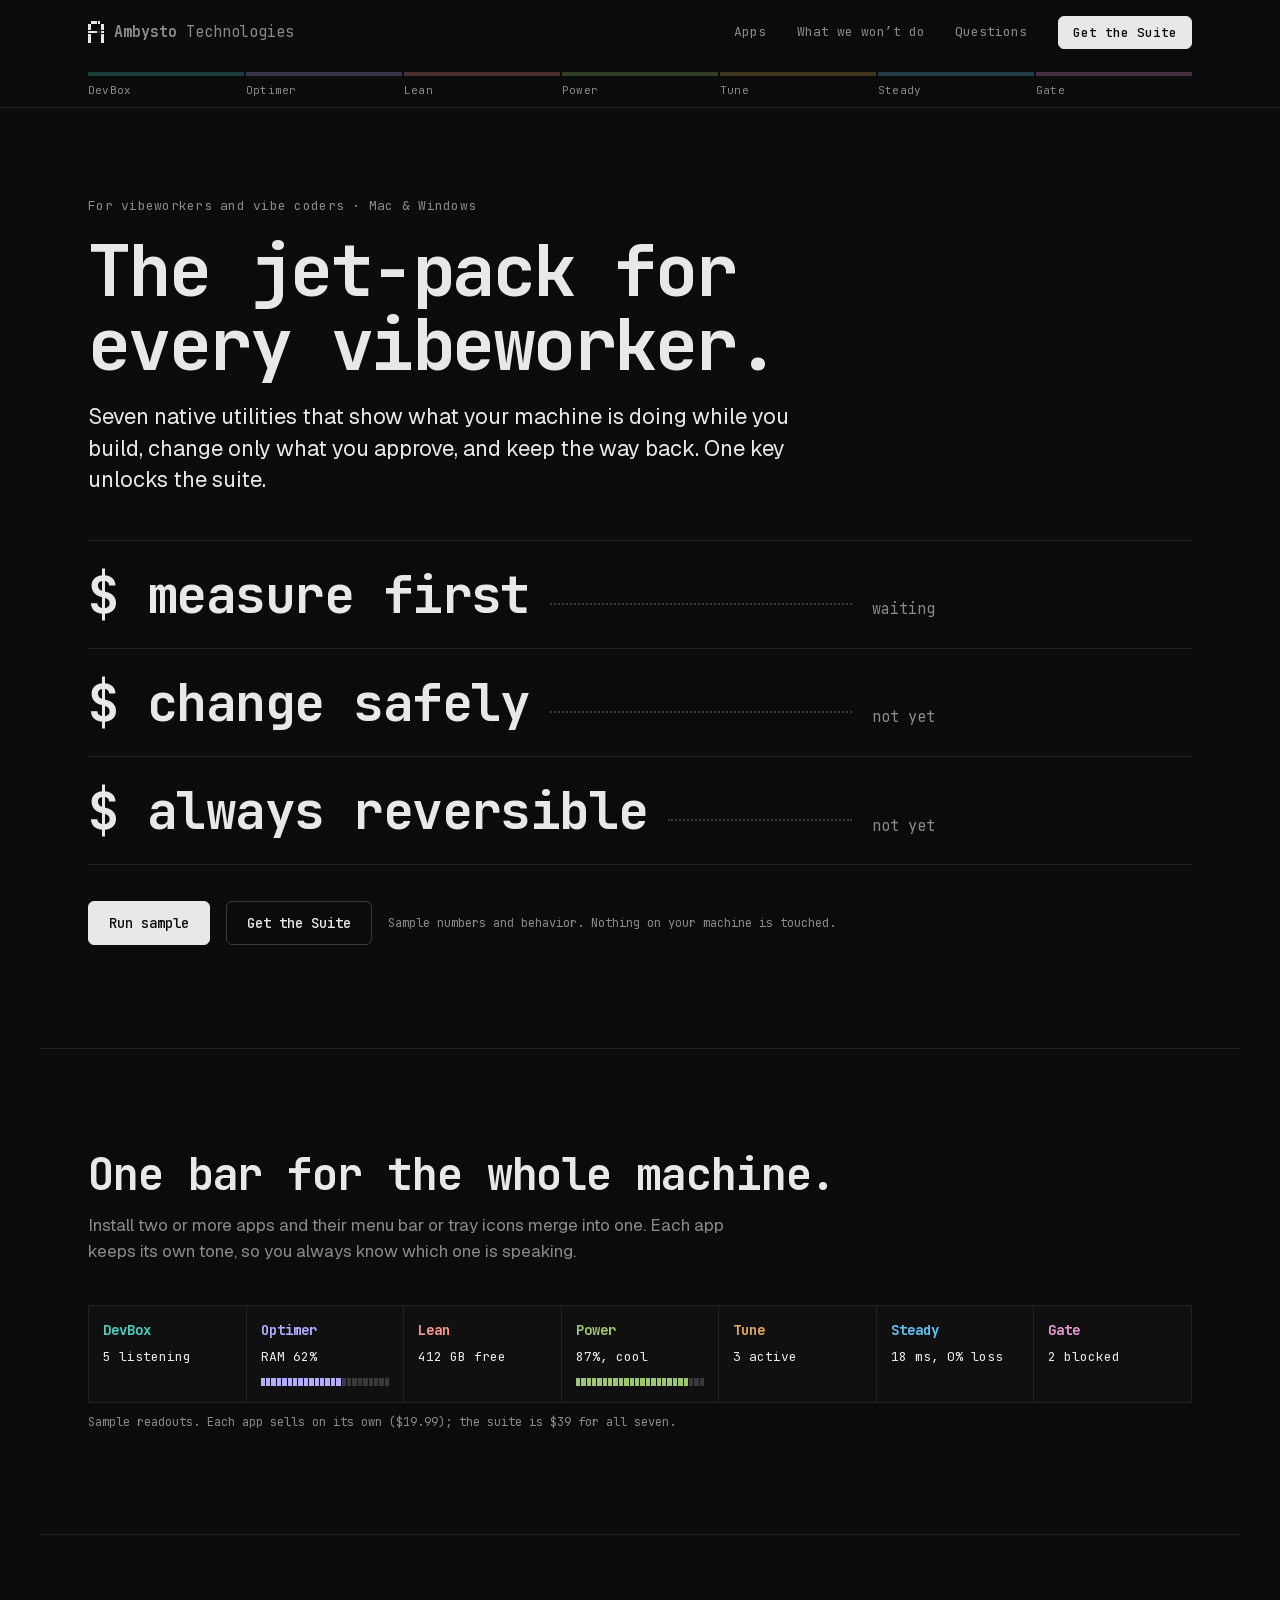
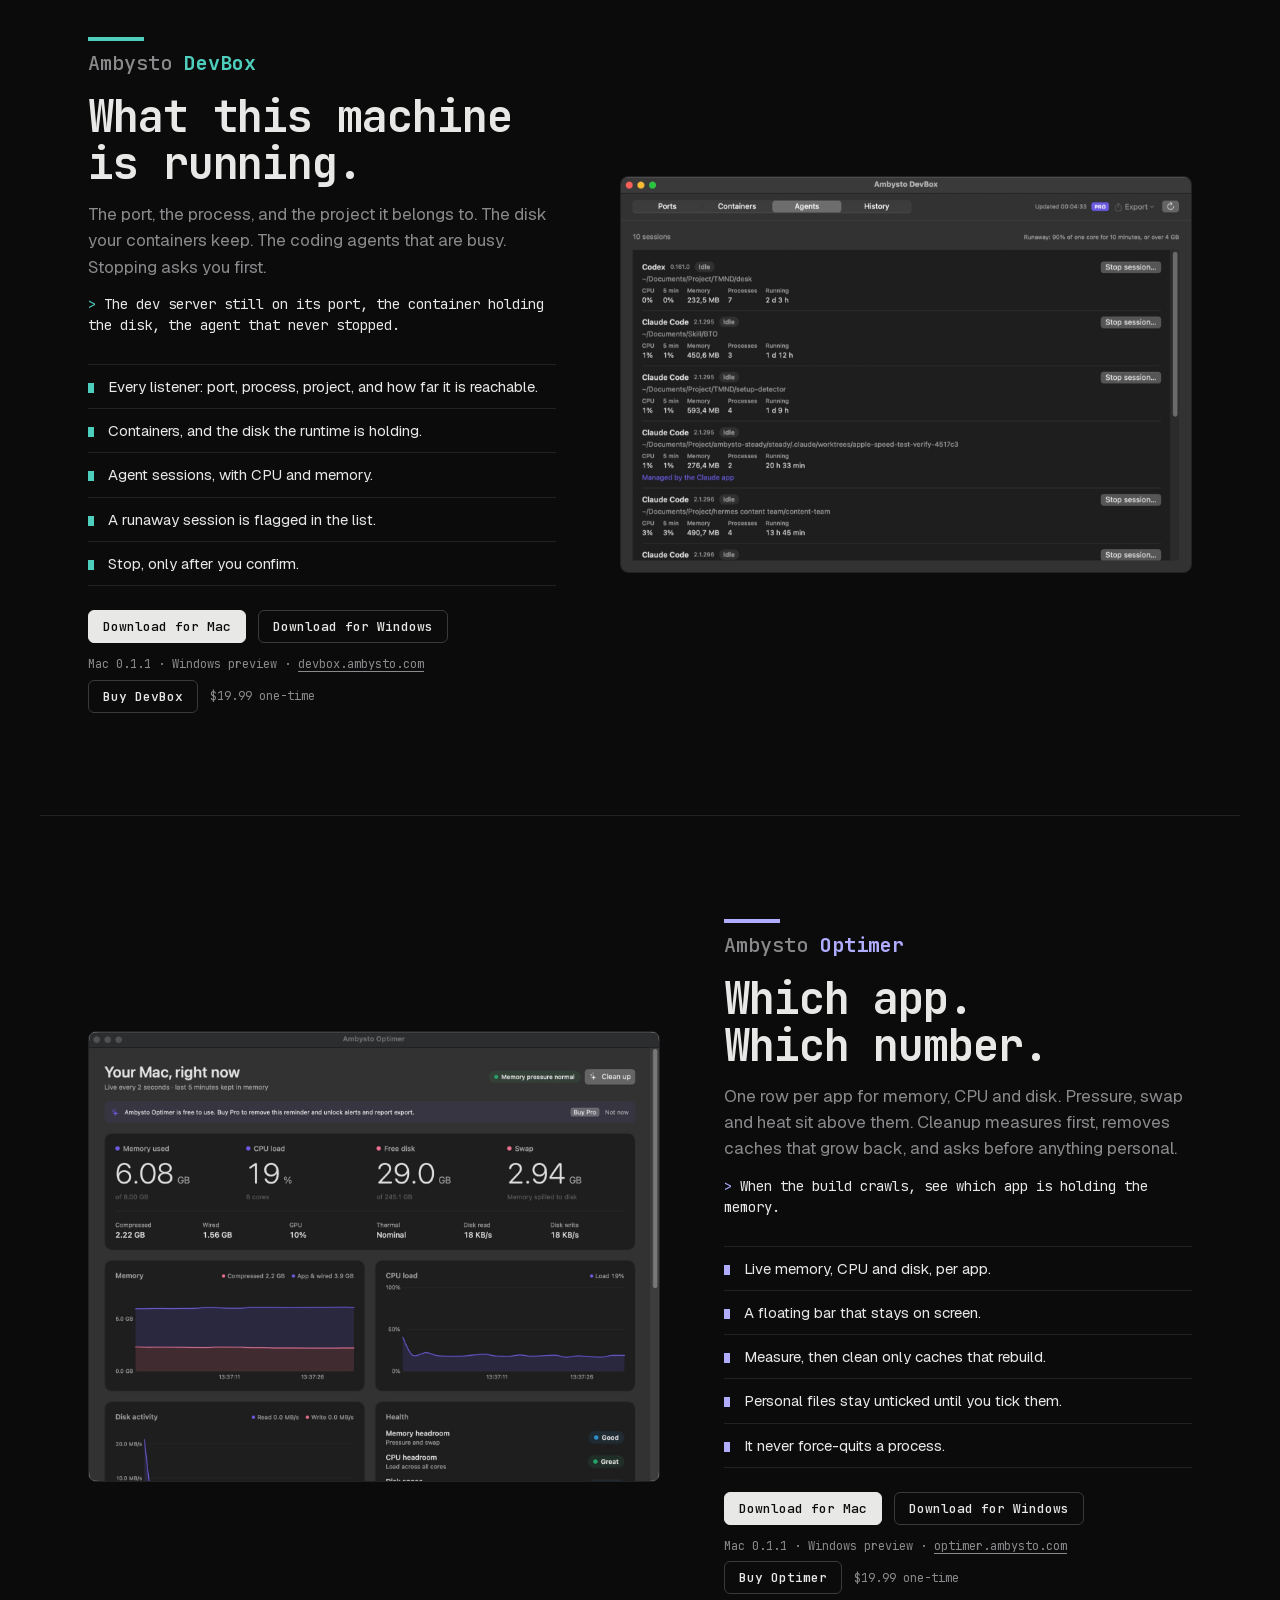
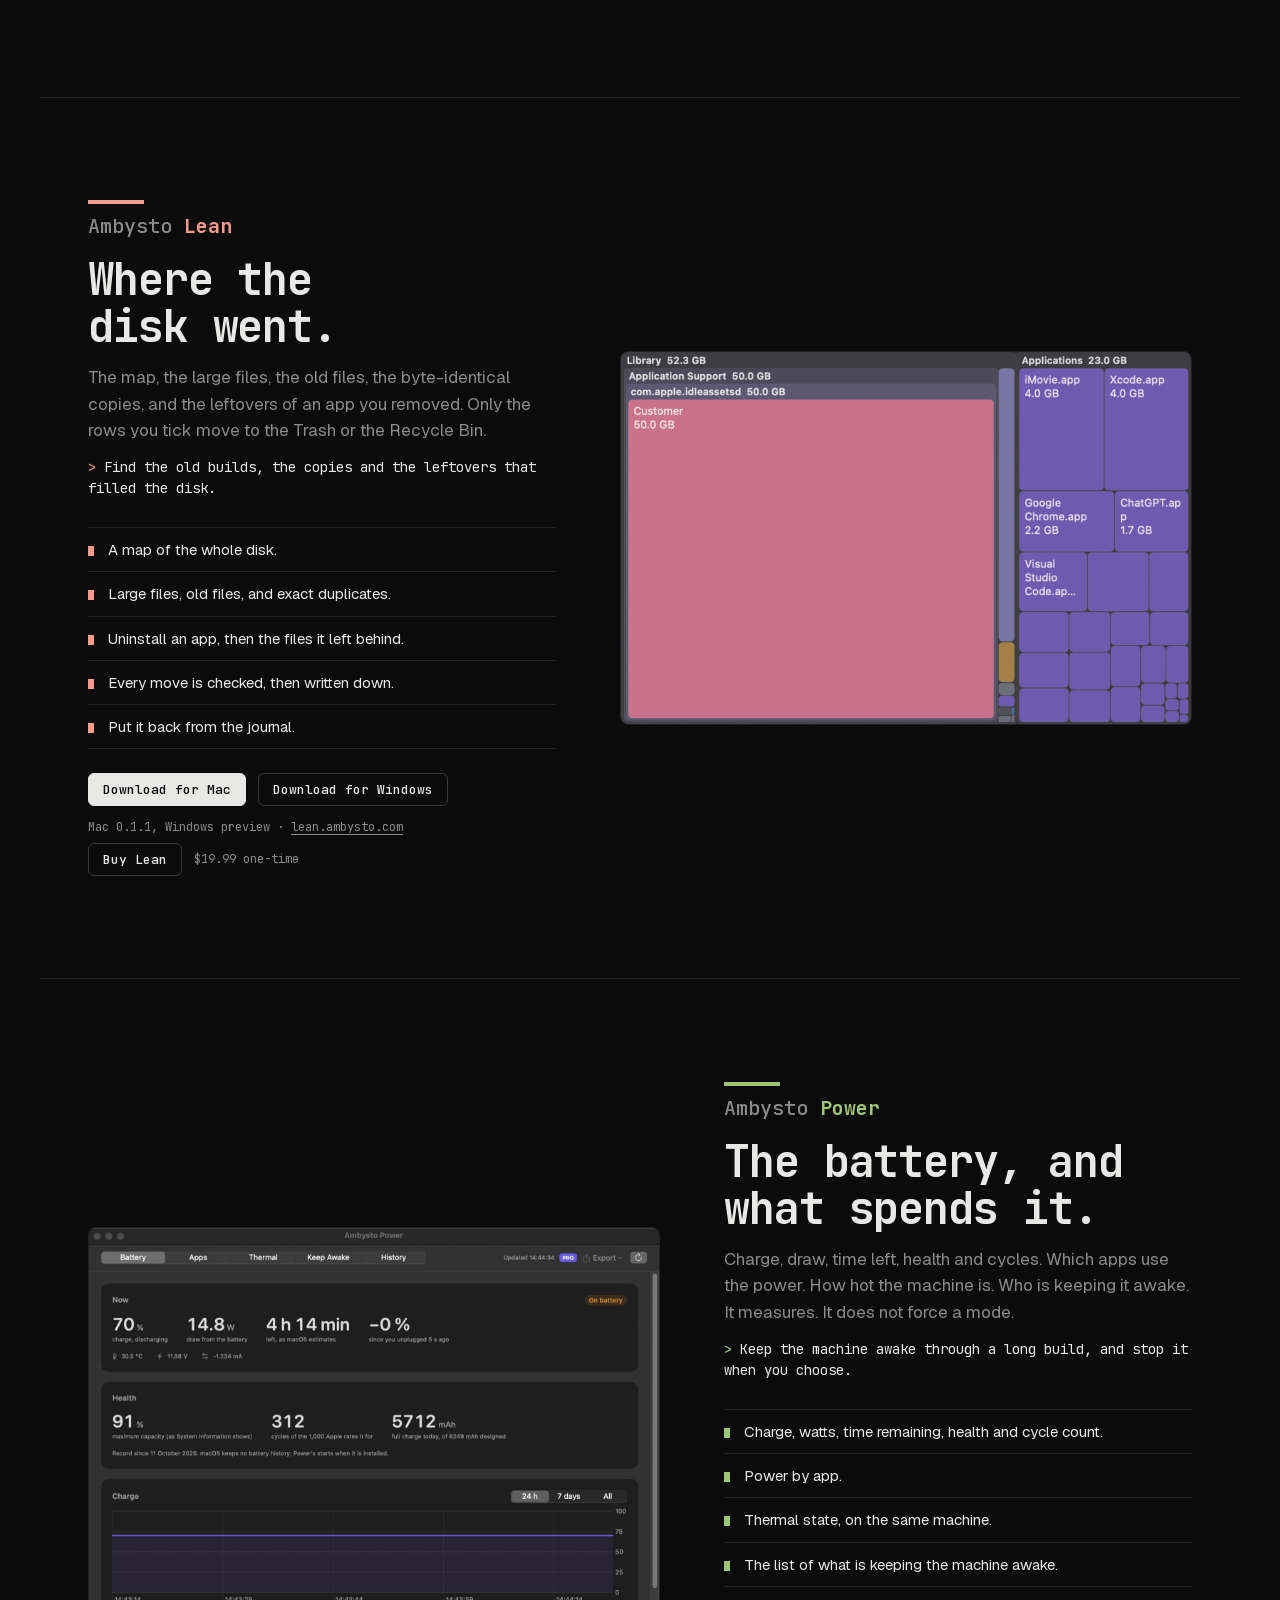
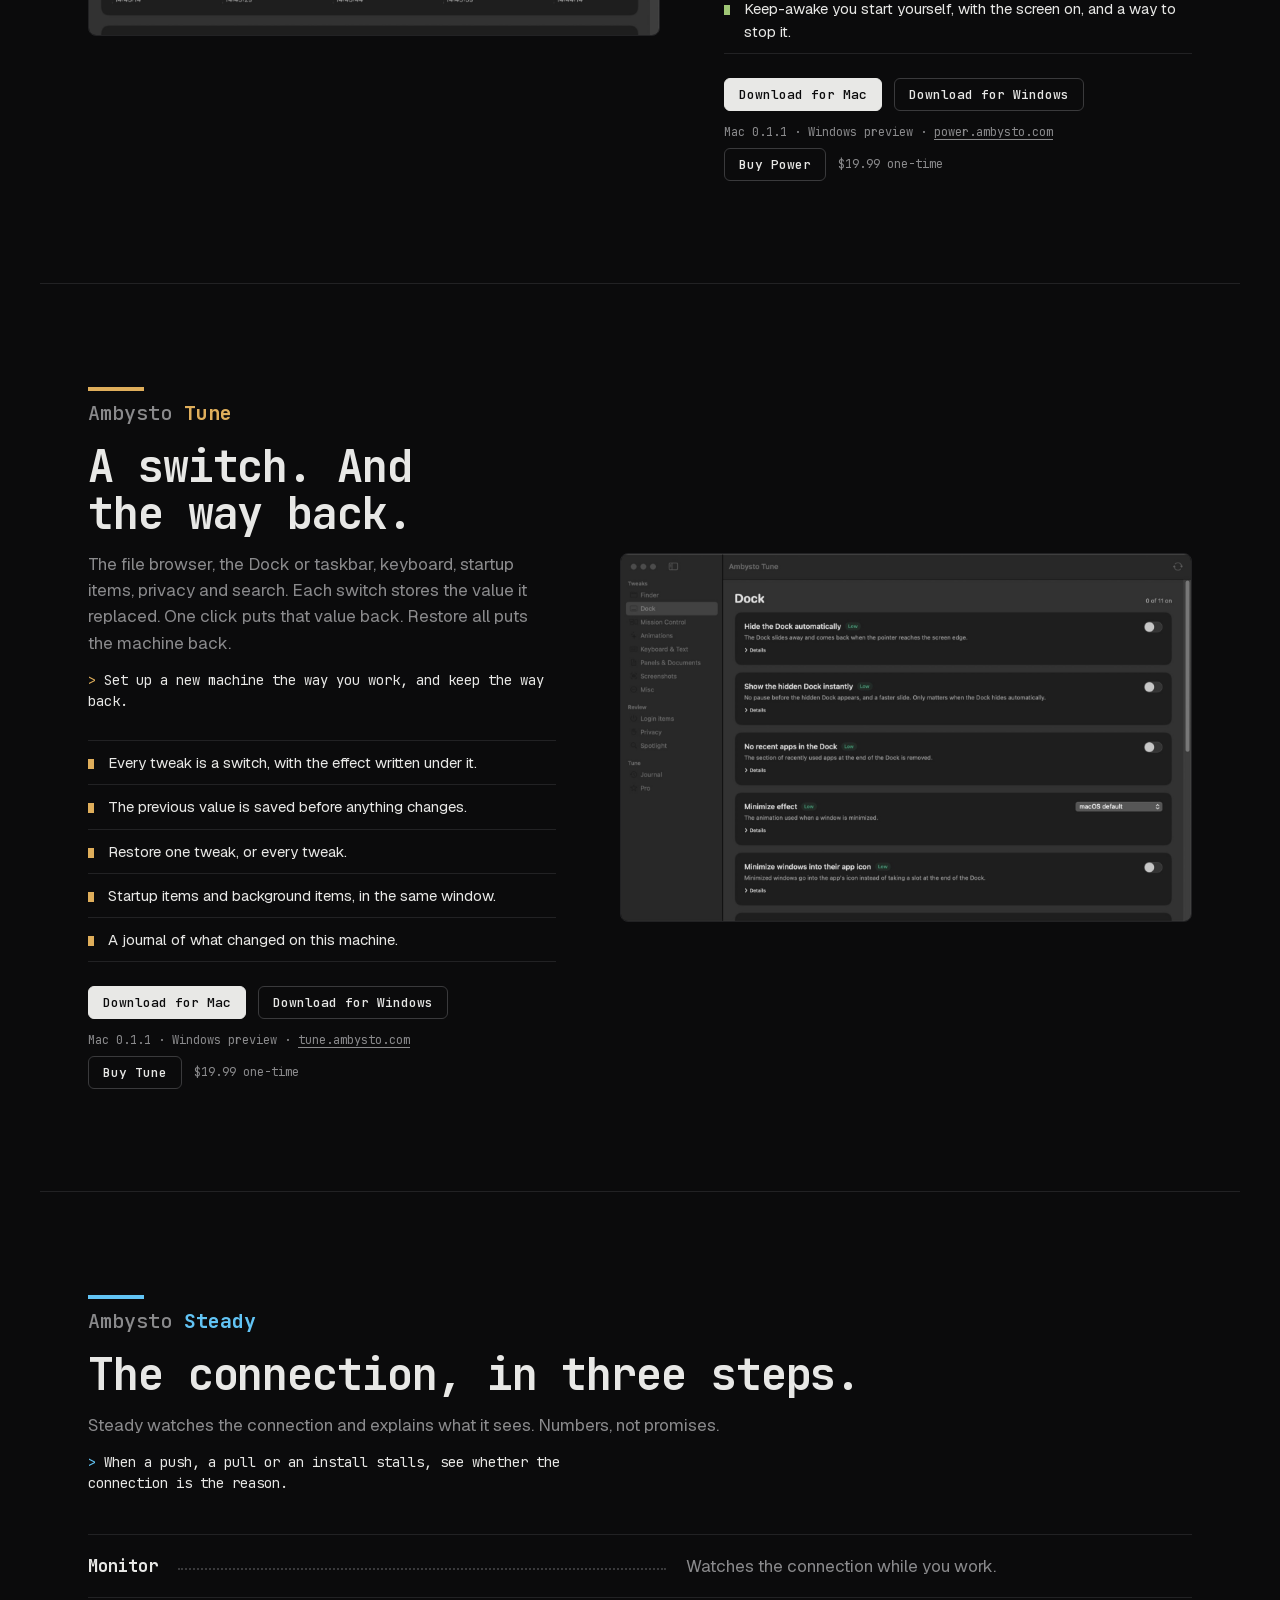
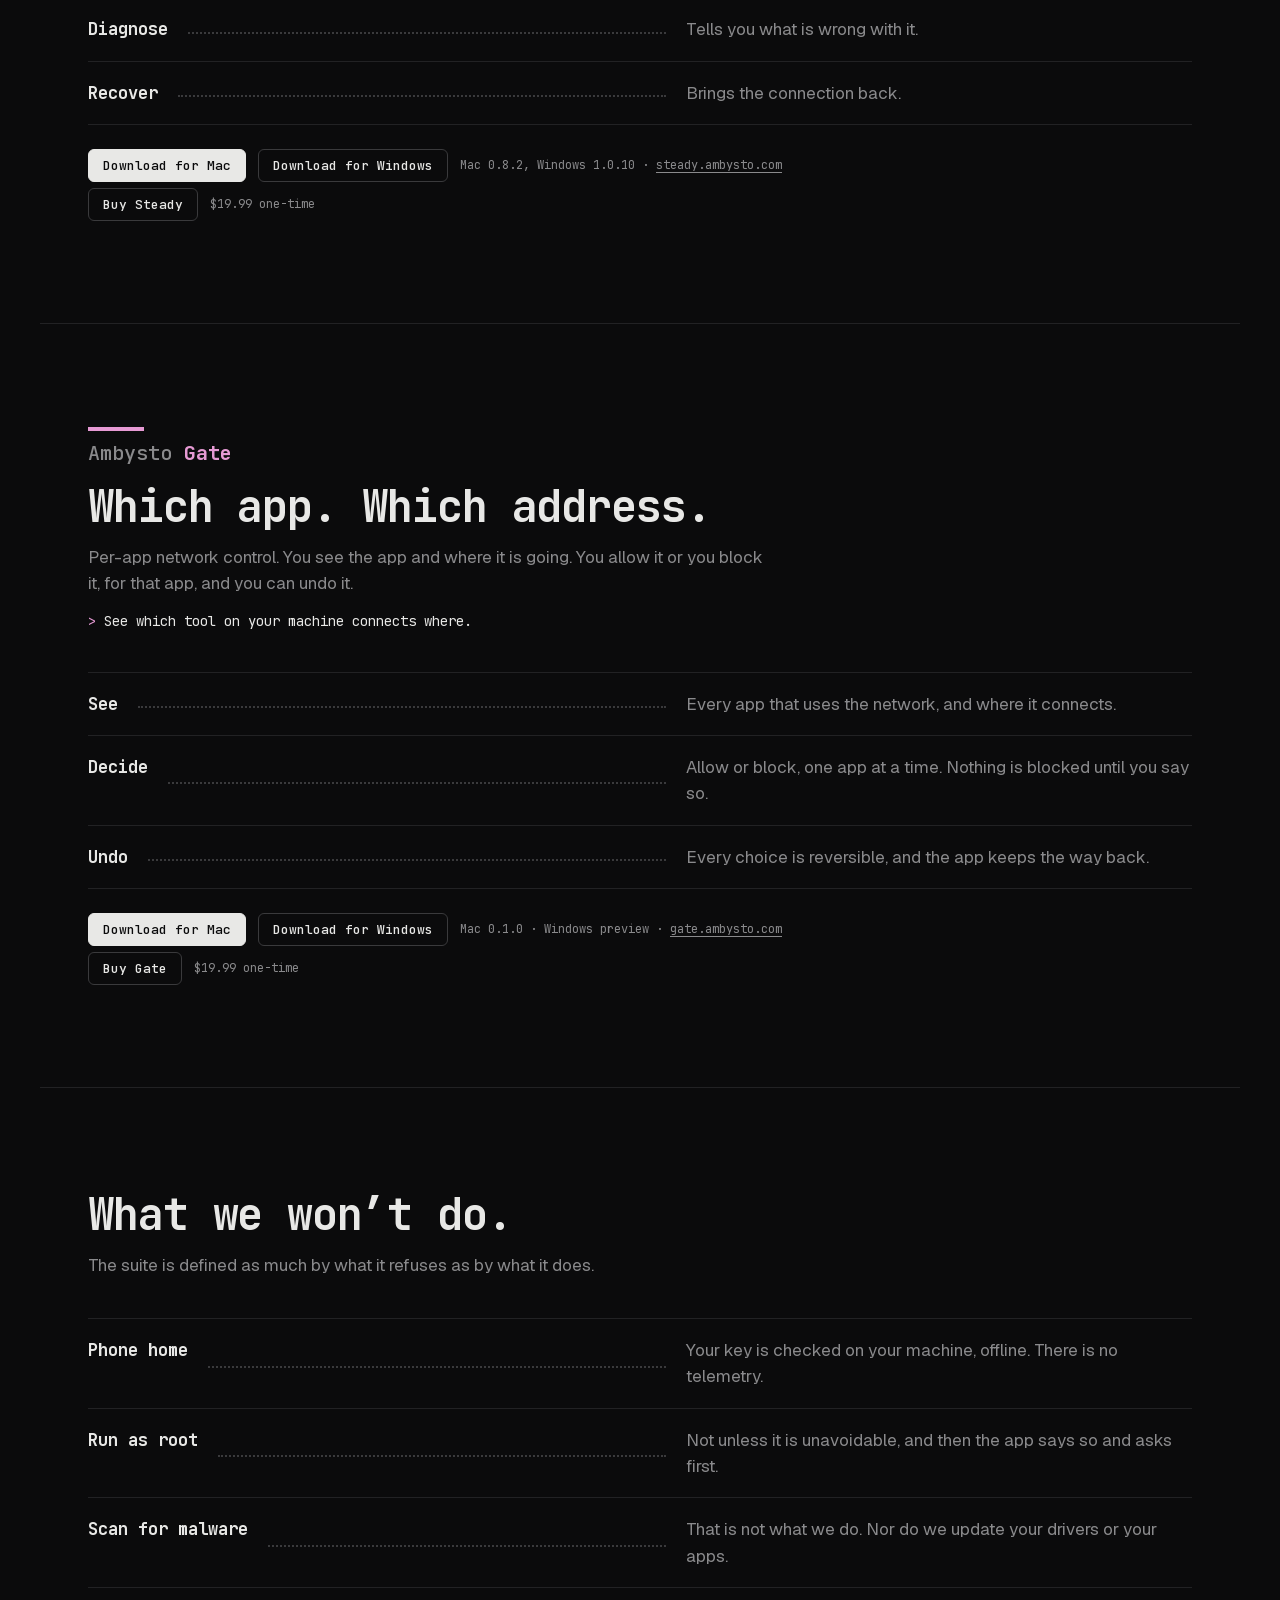
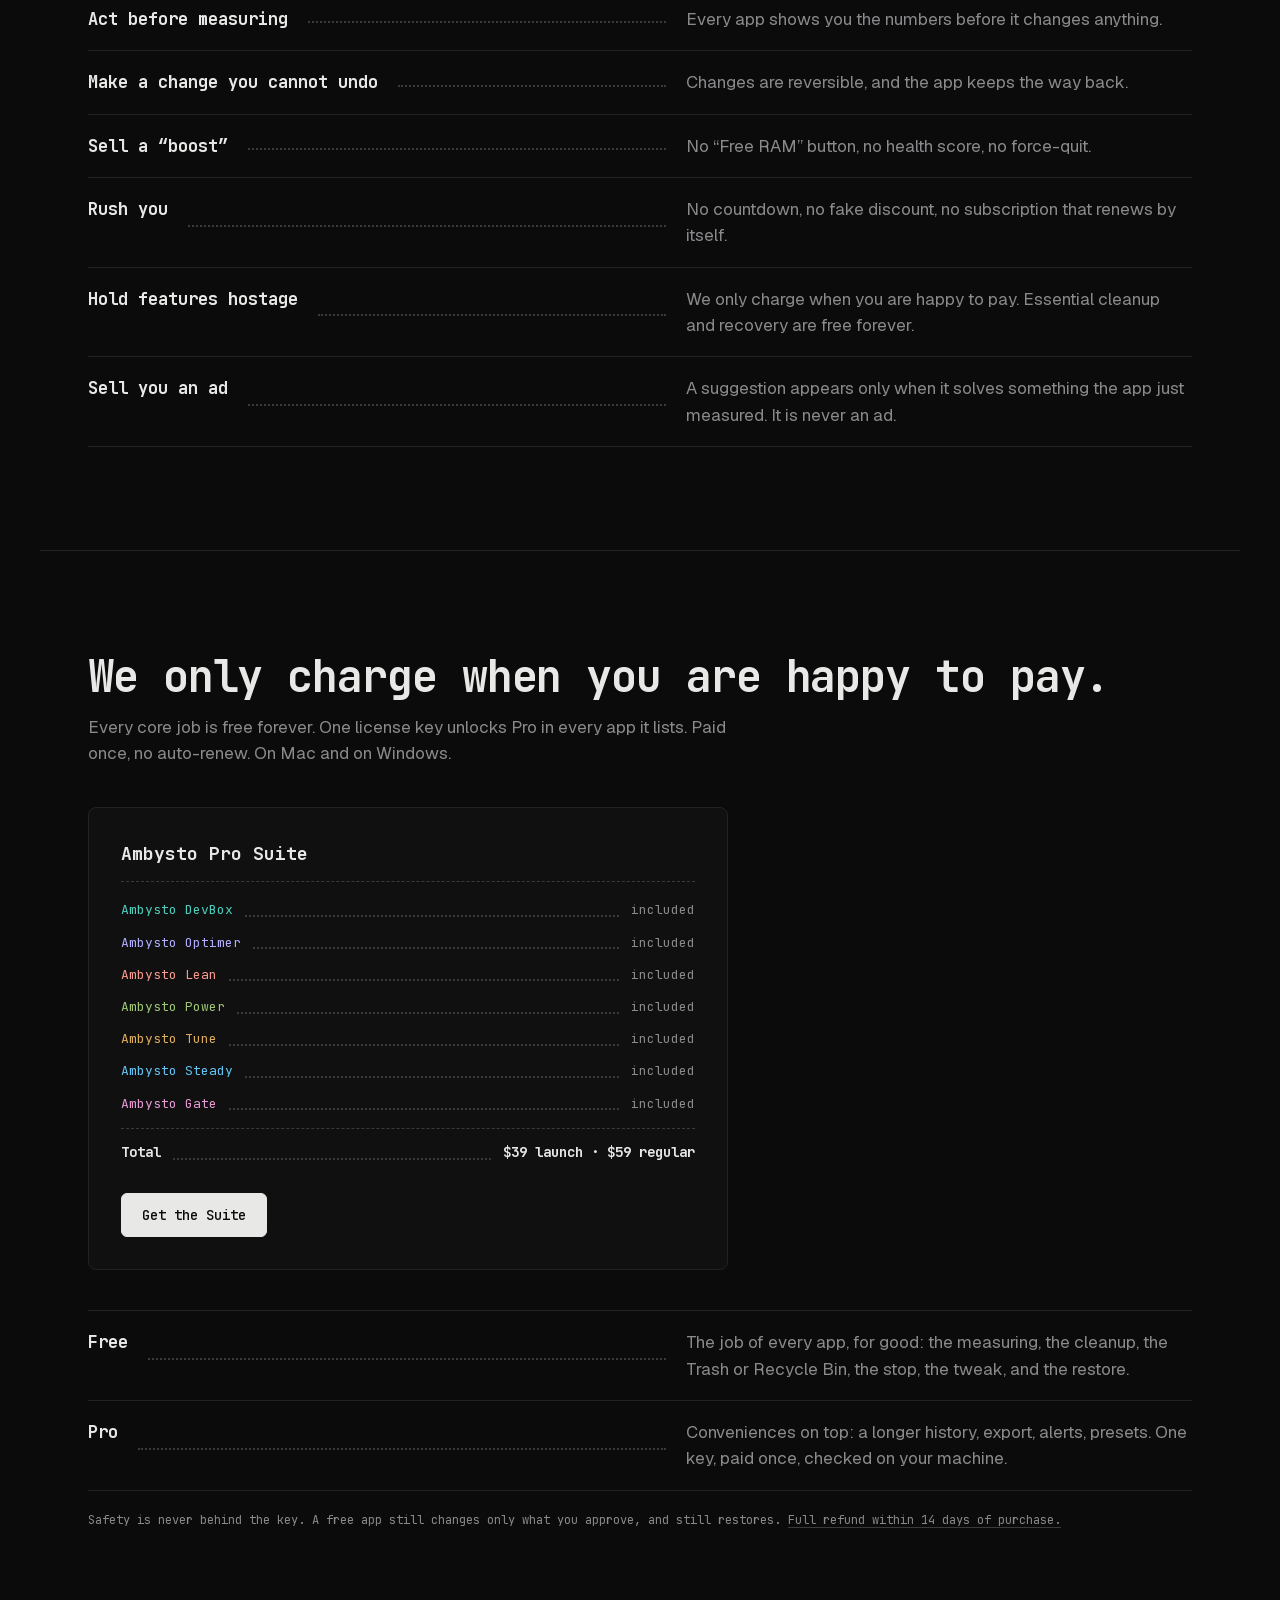
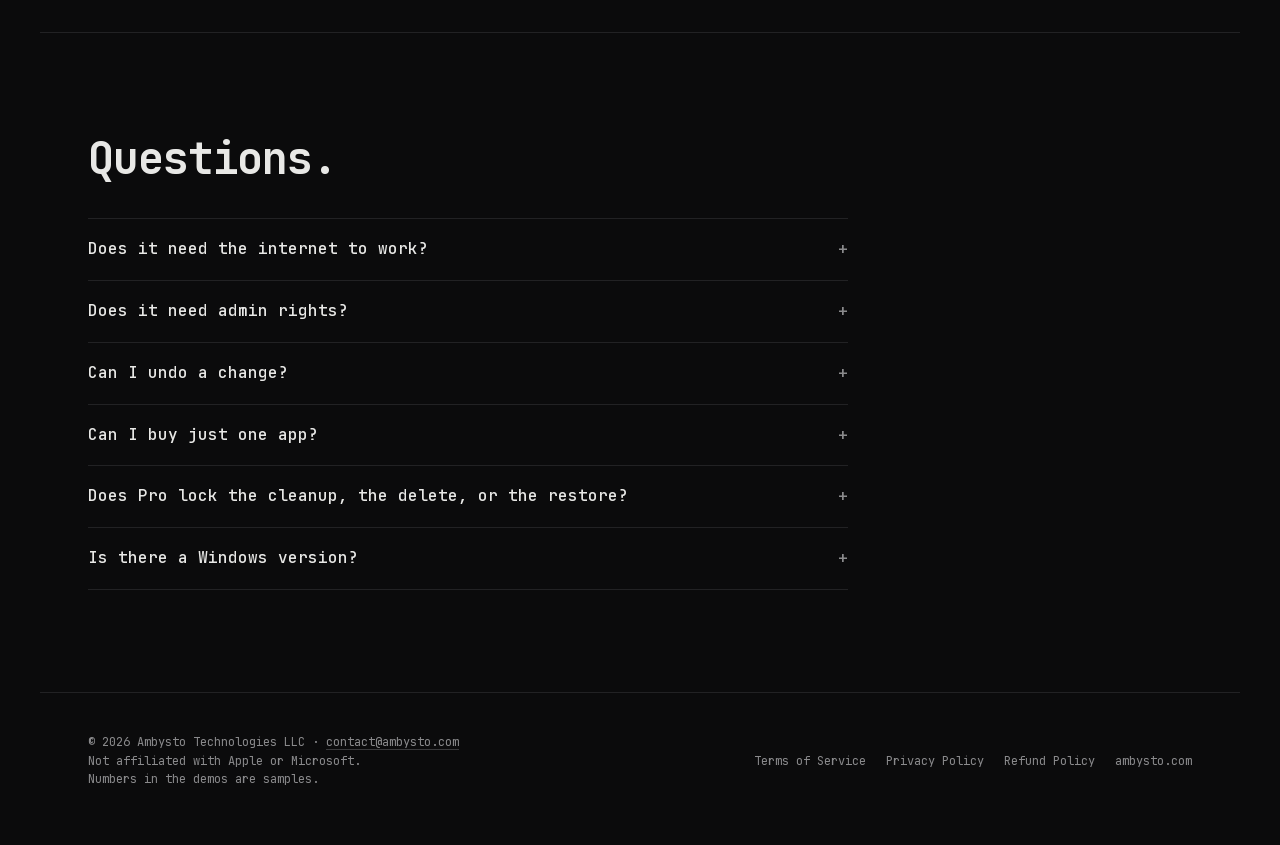
==== commit 46f12bab: "Link Gate Mac download from suite" ====
--- a/site/index.html
+++ b/site/index.html
@@ -455,7 +455,7 @@
       <li><span class="no">Decide</span><span class="leader" aria-hidden="true"></span><span class="why">Allow or block, one app at a time. Nothing is blocked until you say so.</span></li>
       <li><span class="no">Undo</span><span class="leader" aria-hidden="true"></span><span class="why">Every choice is reversible, and the app keeps the way back.</span></li>
     </ul>
-      <div class="buy appbuy"><div class="buyrow"><a class="btn primary small" href="https://gate.ambysto.com/#download">Download for Mac</a><a class="btn ghost small" href="https://github.com/ambysto/ambysto-downloads/releases/download/windows-v0.1.1/AmbystoGate-0.1.1-win-x64.msi">Download for Windows</a><span class="price">Mac download not public yet · Windows preview · <a href="https://gate.ambysto.com">gate.ambysto.com</a></span></div><div class="buyrow"><button class="btn ghost small" type="button" data-buy="gate">Buy Gate</button><span class="price">$19.99 one-time</span></div><p class="notice" id="notice-gate" role="status"></p></div>
+      <div class="buy appbuy"><div class="buyrow"><a class="btn primary small" href="https://gate.ambysto.com/download/AmbystoGate.dmg">Download for Mac</a><a class="btn ghost small" href="https://github.com/ambysto/ambysto-downloads/releases/download/windows-v0.1.1/AmbystoGate-0.1.1-win-x64.msi">Download for Windows</a><span class="price">Mac 0.1.0 · Windows preview · <a href="https://gate.ambysto.com">gate.ambysto.com</a></span></div><div class="buyrow"><button class="btn ghost small" type="button" data-buy="gate">Buy Gate</button><span class="price">$19.99 one-time</span></div><p class="notice" id="notice-gate" role="status"></p></div>
   </section>
 
   <section id="refuse" class="wrap block" aria-labelledby="refuse-title">
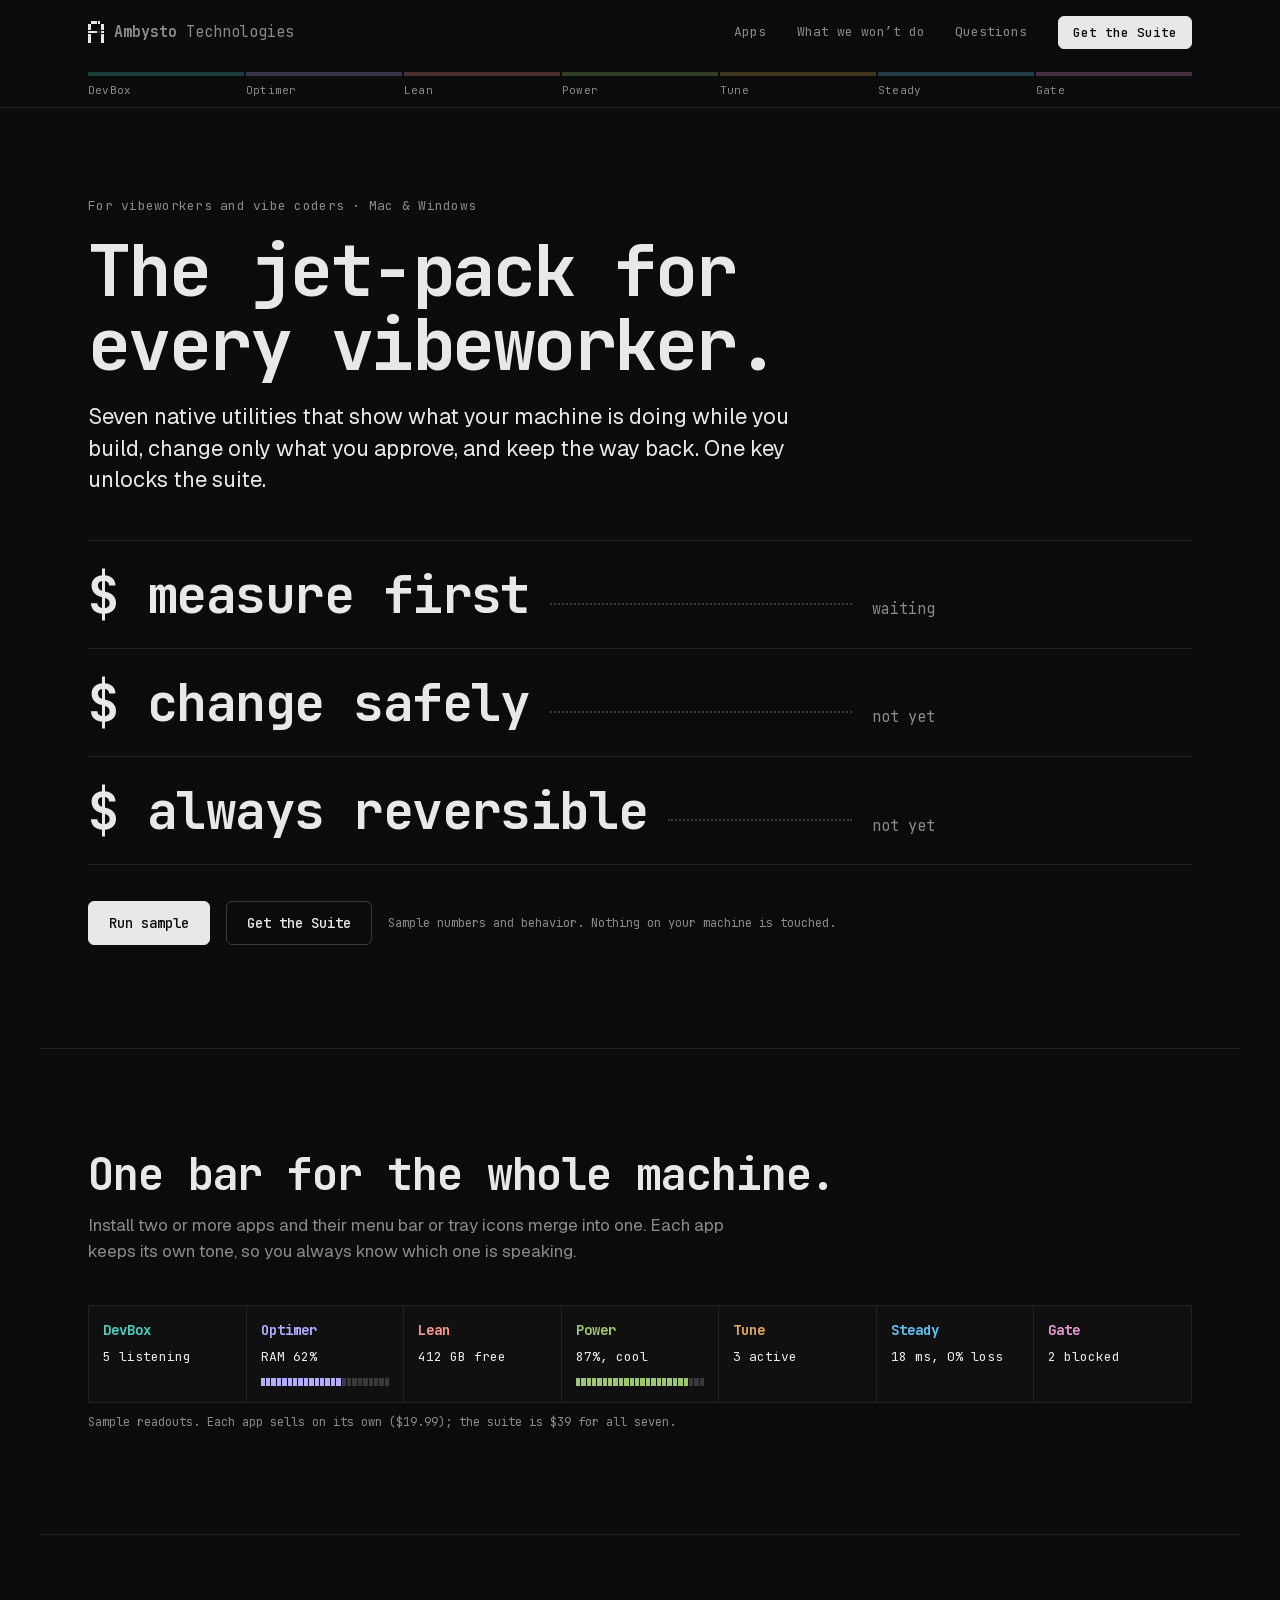
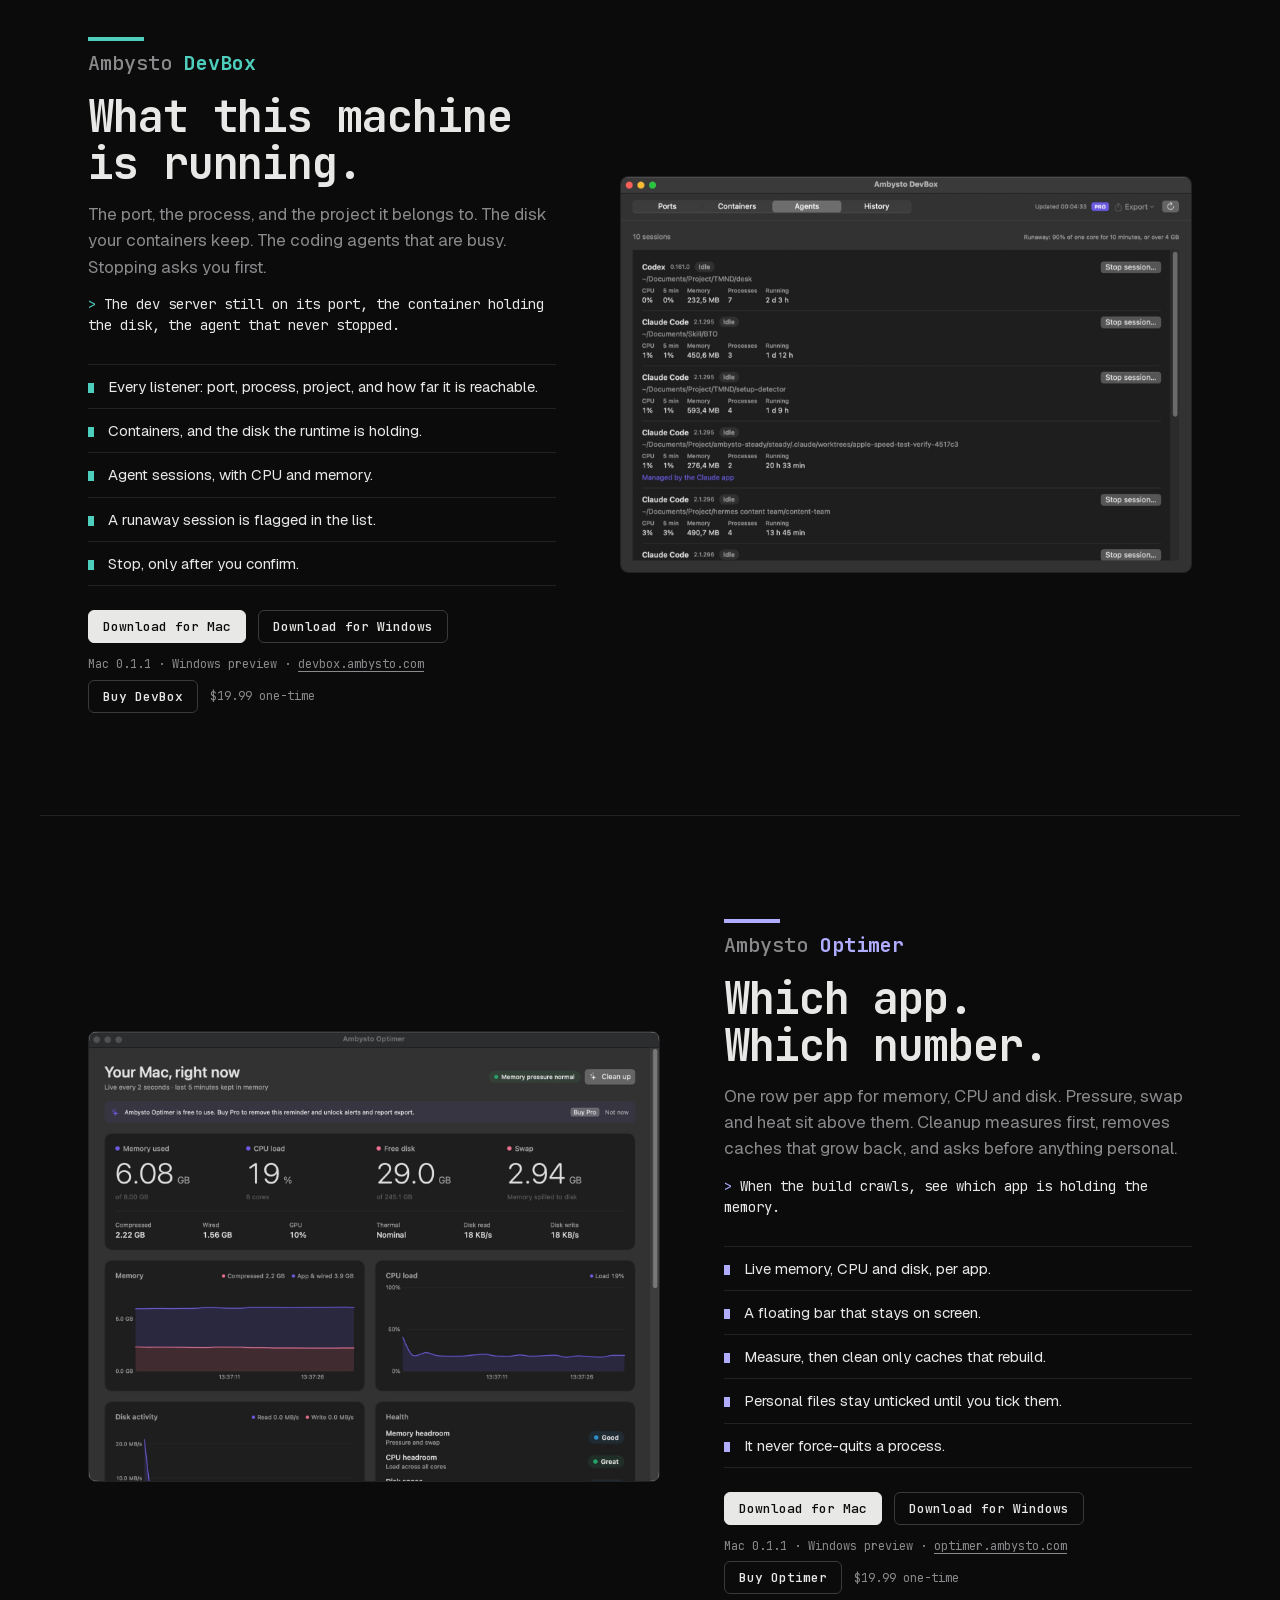
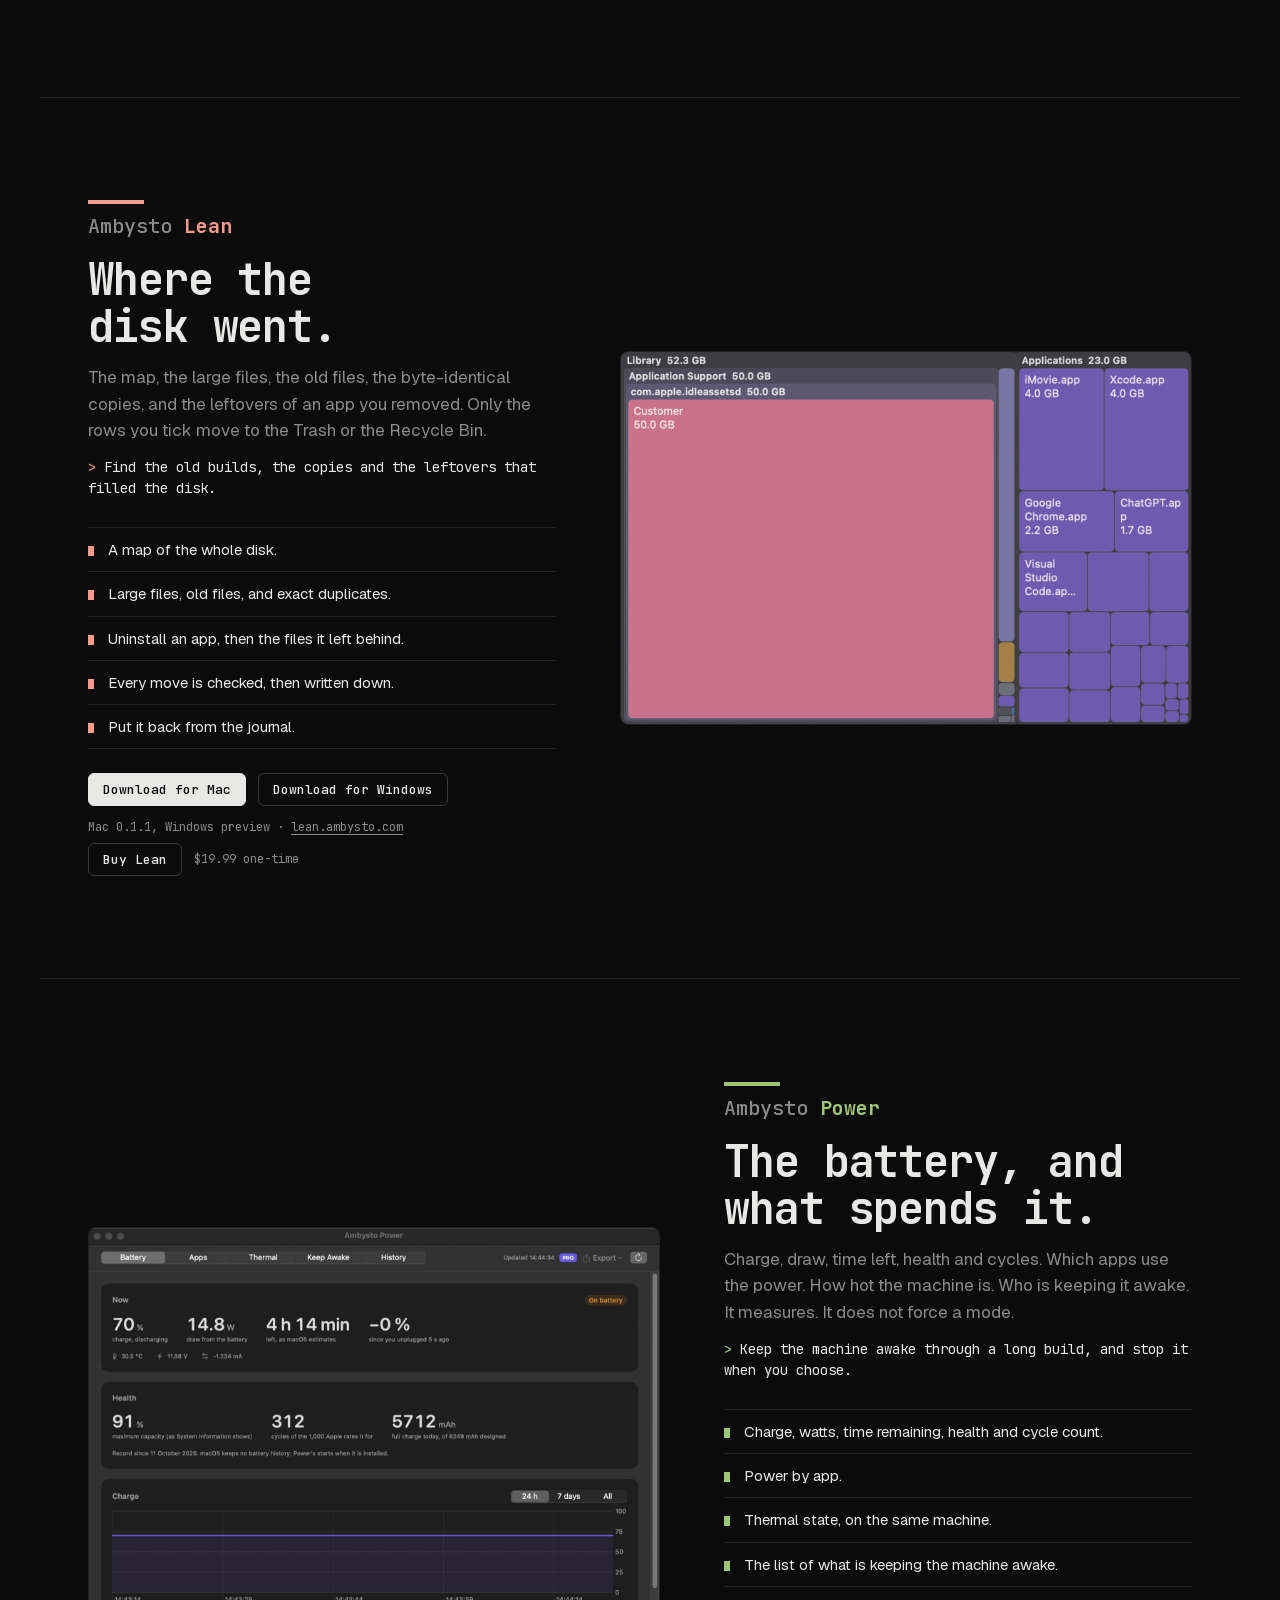
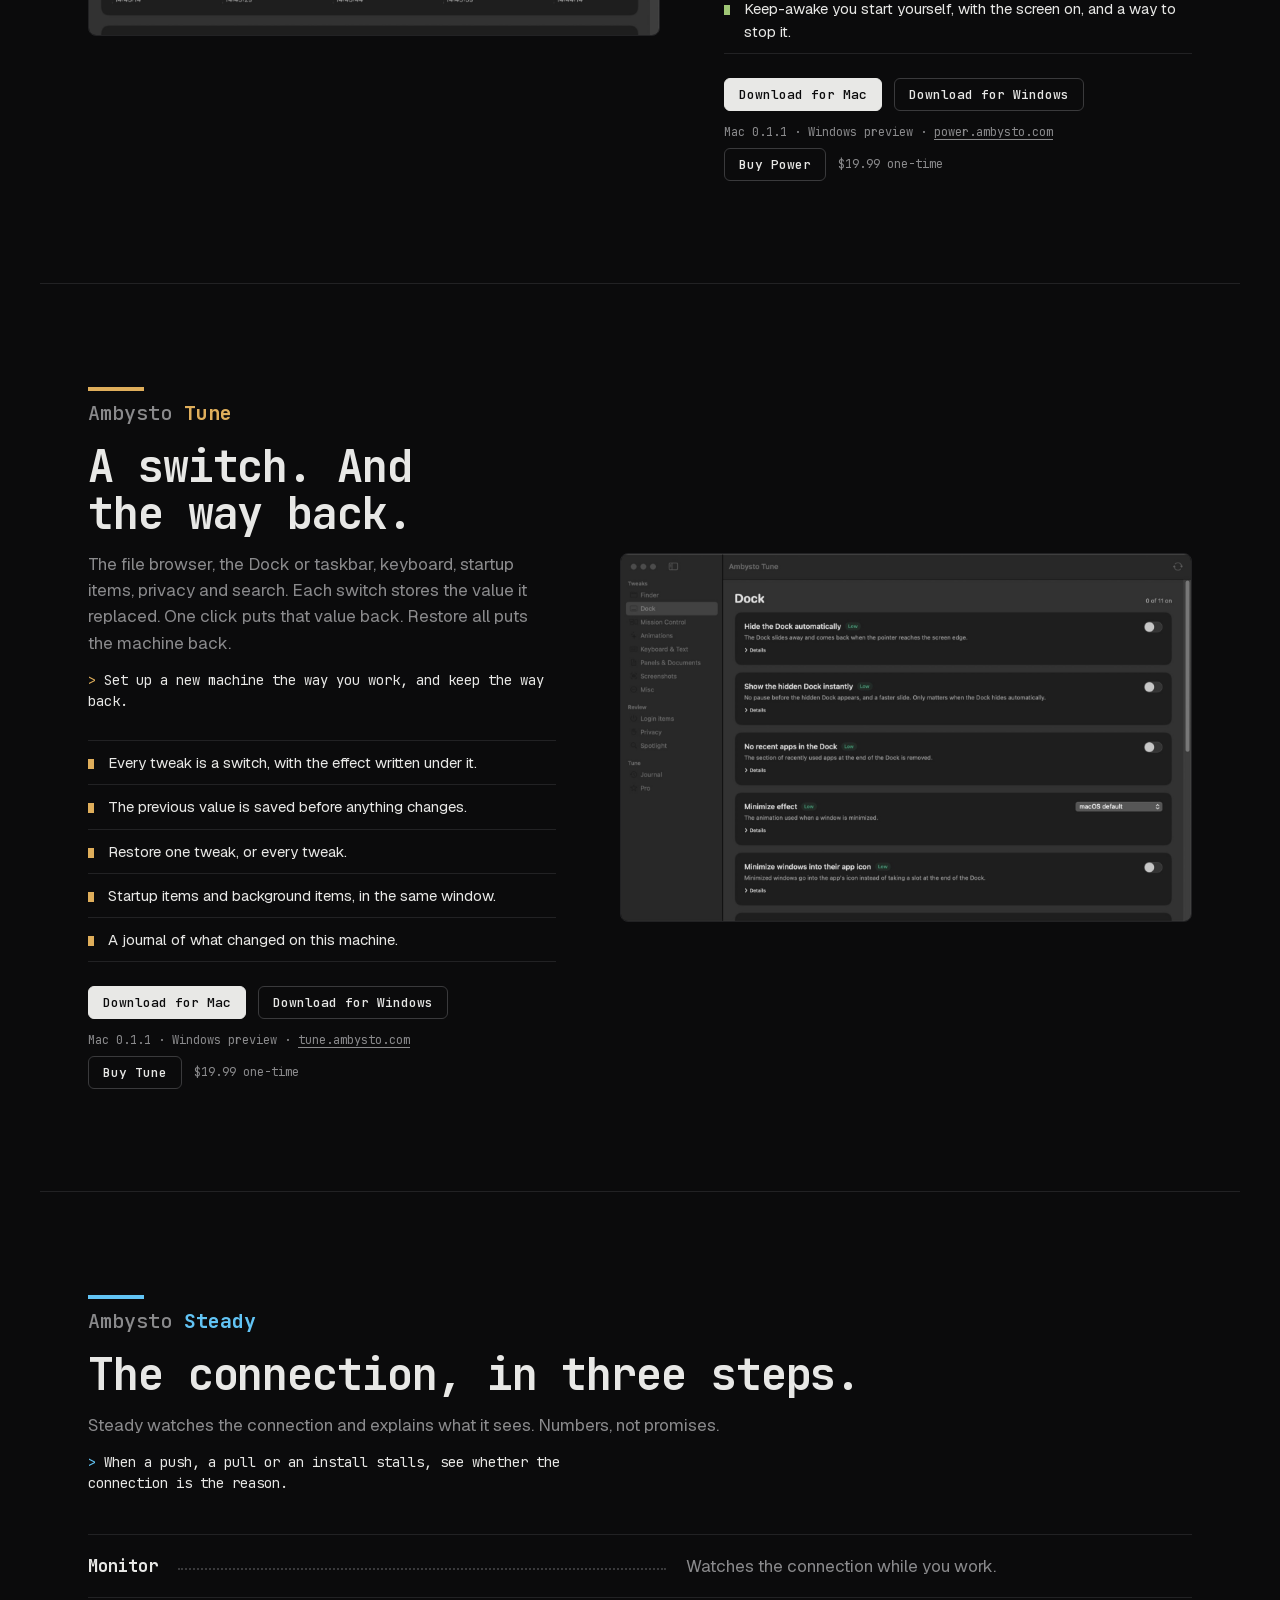
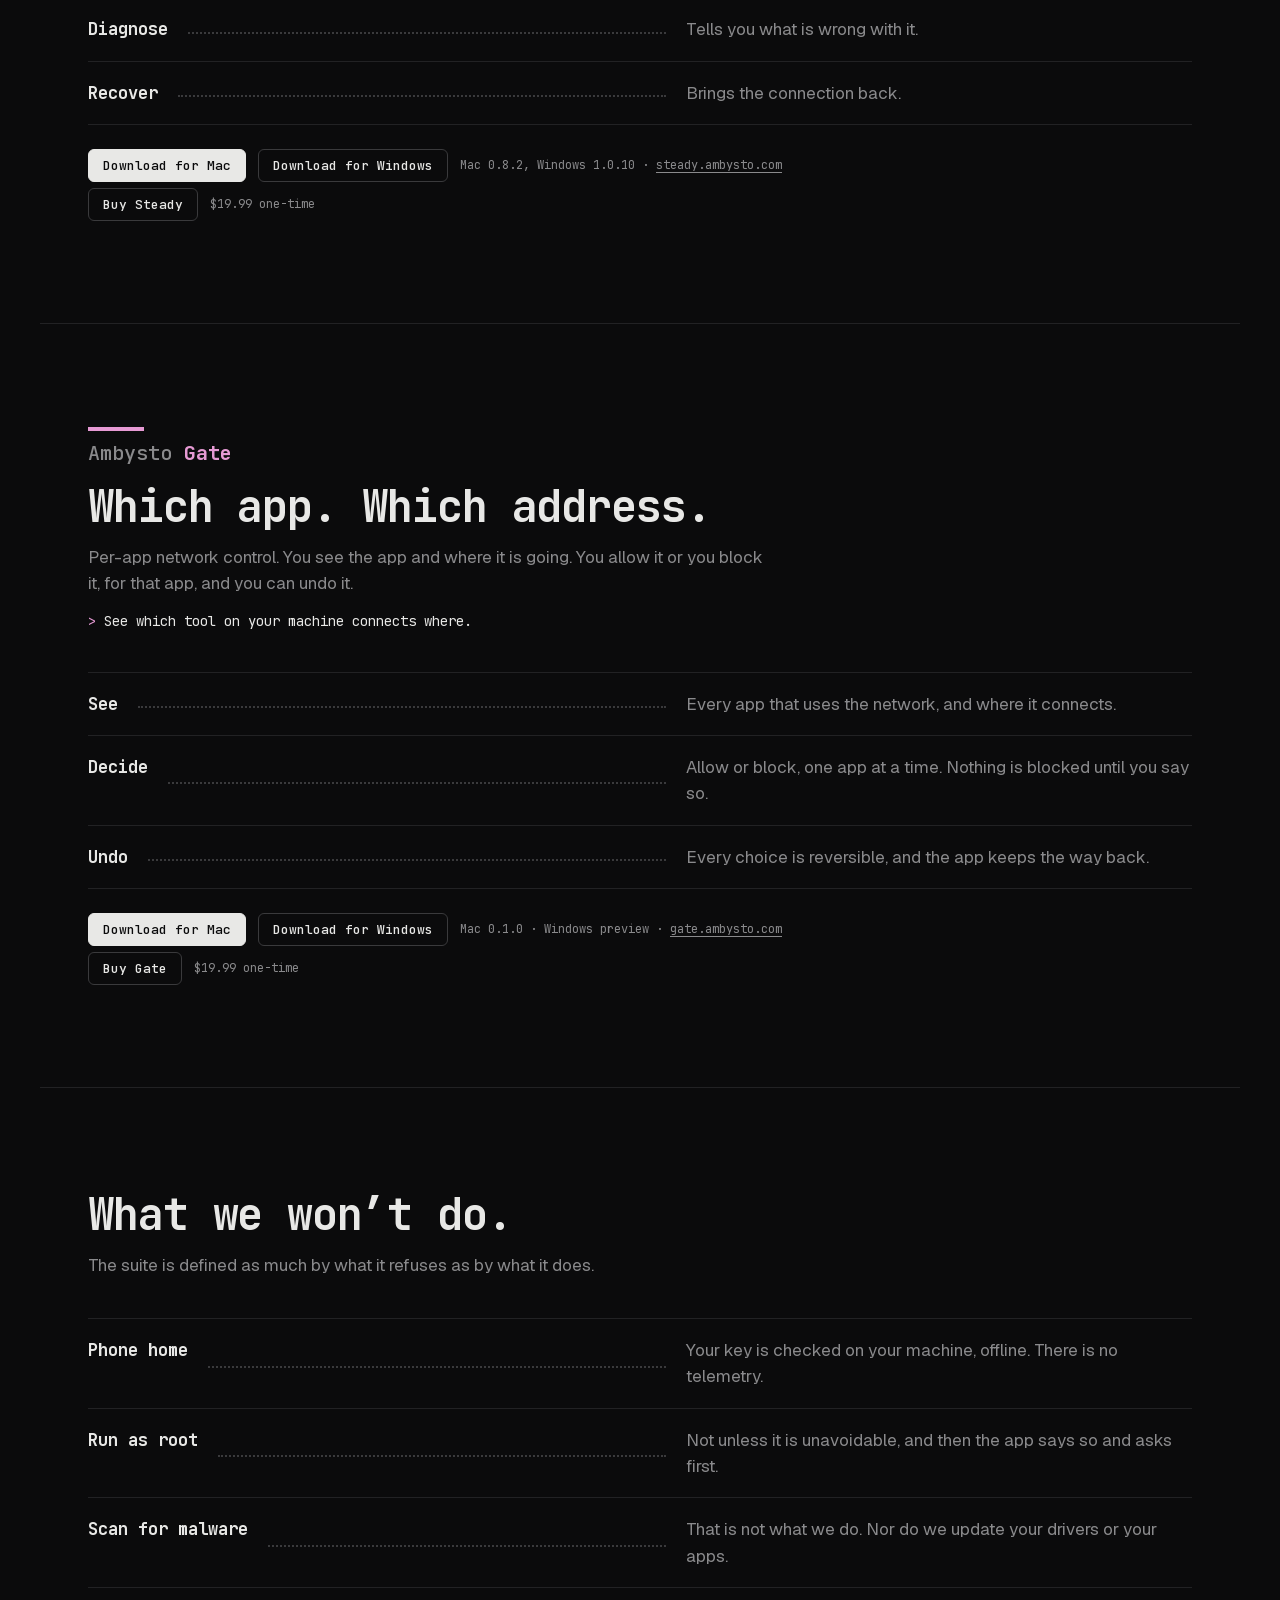
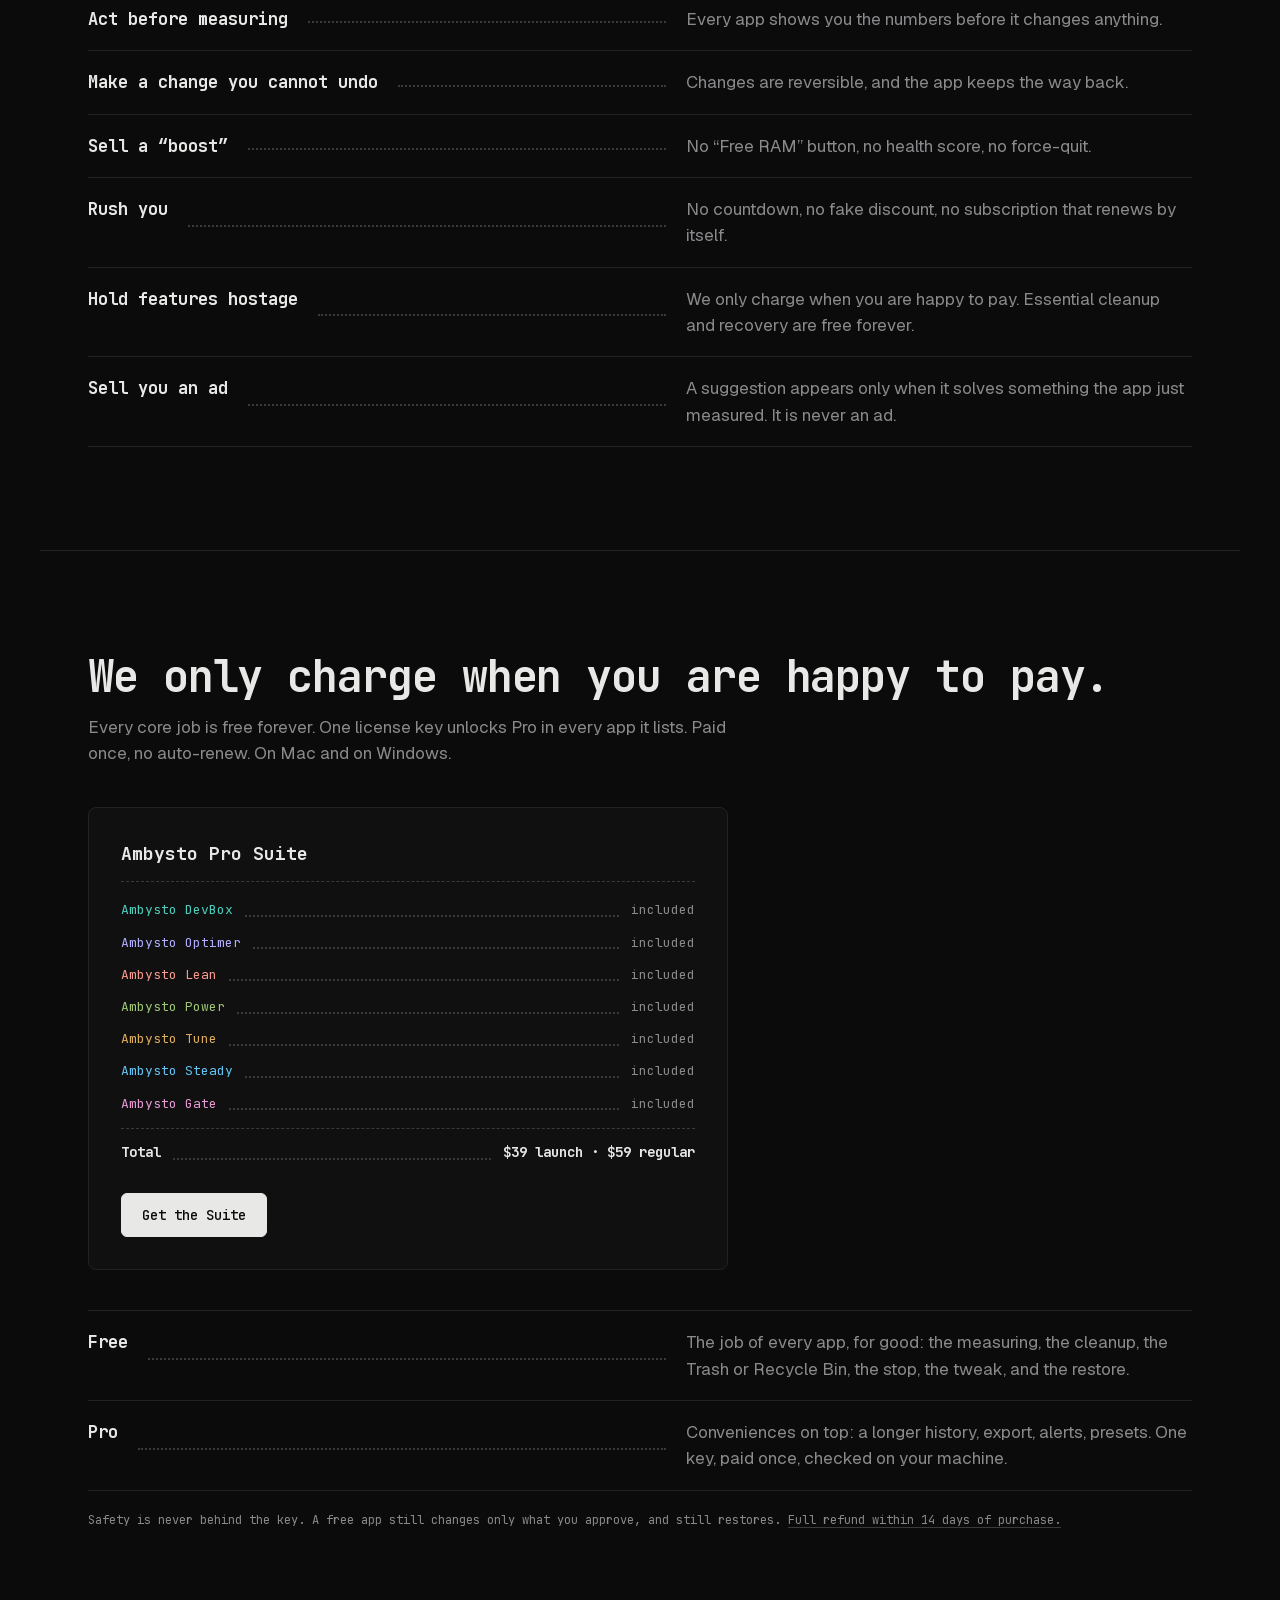
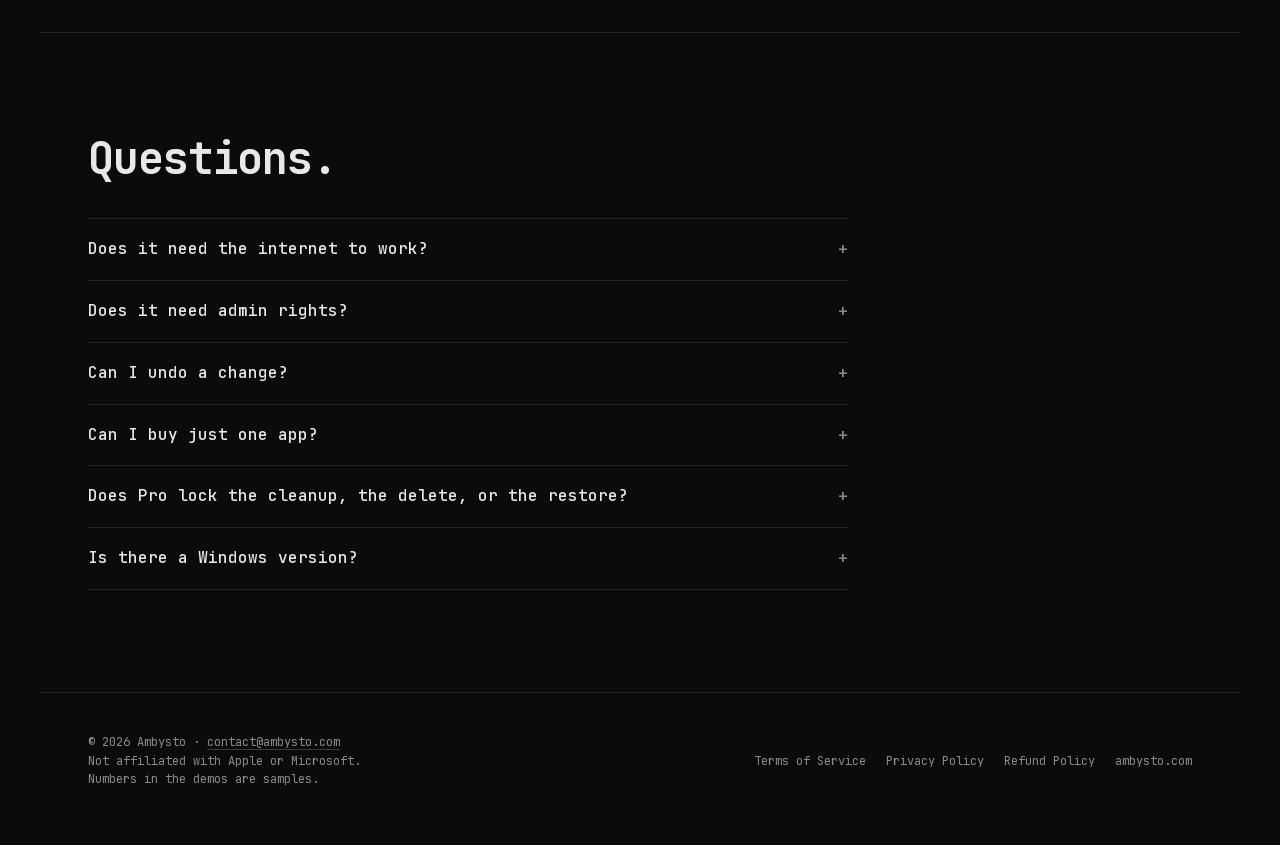
==== commit a4b8eab9: "chore(site): remove Technologies LLC from footer" ====
--- a/site/index.html
+++ b/site/index.html
@@ -336,7 +336,7 @@
           <li>A runaway session is flagged in the list.</li>
           <li>Stop, only after you confirm.</li>
         </ul>
-      <div class="buy appbuy"><div class="buyrow"><a class="btn primary small" href="https://devbox.ambysto.com/download">Download for Mac</a><a class="btn ghost small" href="https://github.com/ambysto/ambysto-downloads/releases/download/windows-v0.1.1/AmbystoDevBox-0.1.1-win-x64.msi">Download for Windows</a><span class="price">Mac 0.1.1 · Windows preview · <a href="https://devbox.ambysto.com">devbox.ambysto.com</a></span></div><div class="buyrow"><button class="btn ghost small" type="button" data-buy="devbox">Buy DevBox</button><span class="price">$19.99 one-time</span></div><p class="notice" id="notice-devbox" role="status"></p></div>
+      <div class="buy appbuy"><div class="buyrow"><a class="btn primary small" href="https://devbox.ambysto.com/download">Download for Mac</a><a class="btn ghost small" href="https://github.com/ambysto/ambysto-downloads/releases/download/windows-v0.1.1/AmbystoDevBox-0.1.1-win-x64.msi">Download for Windows</a><span class="price">Mac 0.1.1 · Windows preview · <a href="https://devbox.ambysto.com">devbox.ambysto.com</a></span></div><div class="buyrow"><a class="btn ghost small" href="https://buy.stripe.com/aFa5kD5qW27C7GzcWK04800">Buy DevBox</a><span class="price">$19.99 one-time</span></div></div>
       </div>
       <figure class="shot">
         <img src="img/devbox-dark.jpg" width="1600" height="1109" loading="lazy" alt="Ambysto DevBox agents: coding sessions with CPU, memory, project and a stop button">
@@ -358,7 +358,7 @@
           <li>Personal files stay unticked until you tick them.</li>
           <li>It never force-quits a process.</li>
         </ul>
-      <div class="buy appbuy"><div class="buyrow"><a class="btn primary small" href="https://optimer.ambysto.com/download">Download for Mac</a><a class="btn ghost small" href="https://github.com/ambysto/ambysto-downloads/releases/download/windows-v0.1.1/AmbystoOptimer-0ca734a-x64.msi">Download for Windows</a><span class="price">Mac 0.1.1 · Windows preview · <a href="https://optimer.ambysto.com">optimer.ambysto.com</a></span></div><div class="buyrow"><button class="btn ghost small" type="button" data-buy="optimer">Buy Optimer</button><span class="price">$19.99 one-time</span></div><p class="notice" id="notice-optimer" role="status"></p></div>
+      <div class="buy appbuy"><div class="buyrow"><a class="btn primary small" href="https://optimer.ambysto.com/download">Download for Mac</a><a class="btn ghost small" href="https://github.com/ambysto/ambysto-downloads/releases/download/windows-v0.1.1/AmbystoOptimer-0ca734a-x64.msi">Download for Windows</a><span class="price">Mac 0.1.1 · Windows preview · <a href="https://optimer.ambysto.com">optimer.ambysto.com</a></span></div><div class="buyrow"><a class="btn ghost small" href="https://buy.stripe.com/6oUcN51aG13ygd5cWK04801">Buy Optimer</a><span class="price">$19.99 one-time</span></div></div>
       </div>
       <figure class="shot">
         <img src="img/optimer-dark.jpg" width="1600" height="1261" loading="lazy" alt="The Optimer dashboard with live memory, CPU, disk and the list of apps">
@@ -380,7 +380,7 @@
           <li>Every move is checked, then written down.</li>
           <li>Put it back from the journal.</li>
         </ul>
-      <div class="buy appbuy"><div class="buyrow"><a class="btn primary small" href="https://lean.ambysto.com/download">Download for Mac</a><a class="btn ghost small" href="https://github.com/ambysto/ambysto-downloads/releases/download/windows-v0.1.1/AmbystoLean-b951376-x64.msi">Download for Windows</a><span class="price">Mac 0.1.1, Windows preview · <a href="https://lean.ambysto.com">lean.ambysto.com</a></span></div><div class="buyrow"><button class="btn ghost small" type="button" data-buy="lean">Buy Lean</button><span class="price">$19.99 one-time</span></div><p class="notice" id="notice-lean" role="status"></p></div>
+      <div class="buy appbuy"><div class="buyrow"><a class="btn primary small" href="https://lean.ambysto.com/download">Download for Mac</a><a class="btn ghost small" href="https://github.com/ambysto/ambysto-downloads/releases/download/windows-v0.1.1/AmbystoLean-b951376-x64.msi">Download for Windows</a><span class="price">Mac 0.1.1, Windows preview · <a href="https://lean.ambysto.com">lean.ambysto.com</a></span></div><div class="buyrow"><a class="btn ghost small" href="https://buy.stripe.com/4gMdR95qWbIc4uncWK04805">Buy Lean</a><span class="price">$19.99 one-time</span></div></div>
       </div>
       <figure class="shot">
         <img src="img/map-dark.webp" width="1800" height="1174" loading="lazy" alt="Ambysto Lean disk map: folders drawn as blocks sized by how much space they use">
@@ -402,7 +402,7 @@
           <li>The list of what is keeping the machine awake.</li>
           <li>Keep-awake you start yourself, with the screen on, and a way to stop it.</li>
         </ul>
-      <div class="buy appbuy"><div class="buyrow"><a class="btn primary small" href="https://power.ambysto.com/download">Download for Mac</a><a class="btn ghost small" href="https://power.ambysto.com/download/windows">Download for Windows</a><span class="price">Mac 0.1.1 · Windows preview · <a href="https://power.ambysto.com">power.ambysto.com</a></span></div><div class="buyrow"><button class="btn ghost small" type="button" data-buy="power">Buy Power</button><span class="price">$19.99 one-time</span></div><p class="notice" id="notice-power" role="status"></p></div>
+      <div class="buy appbuy"><div class="buyrow"><a class="btn primary small" href="https://power.ambysto.com/download">Download for Mac</a><a class="btn ghost small" href="https://power.ambysto.com/download/windows">Download for Windows</a><span class="price">Mac 0.1.1 · Windows preview · <a href="https://power.ambysto.com">power.ambysto.com</a></span></div><div class="buyrow"><a class="btn ghost small" href="https://buy.stripe.com/6oUaEX9Hc6nS8KD3ma04802">Buy Power</a><span class="price">$19.99 one-time</span></div></div>
       </div>
       <figure class="shot">
         <img src="img/power-dark.jpg" width="1600" height="1142" loading="lazy" alt="Ambysto Power: charge, watts, time left, battery health, cycles and a charge chart">
@@ -424,7 +424,7 @@
           <li>Startup items and background items, in the same window.</li>
           <li>A journal of what changed on this machine.</li>
         </ul>
-      <div class="buy appbuy"><div class="buyrow"><a class="btn primary small" href="https://tune.ambysto.com/download">Download for Mac</a><a class="btn ghost small" href="https://github.com/ambysto/ambysto-downloads/releases/download/windows-v0.1.1/AmbystoTune.msi">Download for Windows</a><span class="price">Mac 0.1.1 · Windows preview · <a href="https://tune.ambysto.com">tune.ambysto.com</a></span></div><div class="buyrow"><button class="btn ghost small" type="button" data-buy="tune">Buy Tune</button><span class="price">$19.99 one-time</span></div><p class="notice" id="notice-tune" role="status"></p></div>
+      <div class="buy appbuy"><div class="buyrow"><a class="btn primary small" href="https://tune.ambysto.com/download">Download for Mac</a><a class="btn ghost small" href="https://github.com/ambysto/ambysto-downloads/releases/download/windows-v0.1.1/AmbystoTune.msi">Download for Windows</a><span class="price">Mac 0.1.1 · Windows preview · <a href="https://tune.ambysto.com">tune.ambysto.com</a></span></div><div class="buyrow"><a class="btn ghost small" href="https://buy.stripe.com/3cIeVdbPk5jOaSL1e204803">Buy Tune</a><span class="price">$19.99 one-time</span></div></div>
       </div>
       <figure class="shot">
         <img src="img/tune-dark.jpg" width="1600" height="1030" loading="lazy" alt="Ambysto Tune Dock settings: each tweak is a switch with a short explanation">
@@ -442,7 +442,7 @@
       <li><span class="no">Diagnose</span><span class="leader" aria-hidden="true"></span><span class="why">Tells you what is wrong with it.</span></li>
       <li><span class="no">Recover</span><span class="leader" aria-hidden="true"></span><span class="why">Brings the connection back.</span></li>
     </ul>
-      <div class="buy appbuy"><div class="buyrow"><a class="btn primary small" href="https://github.com/ambysto/steady/releases/download/v1.0.10/AmbystoSteady-0.8.2-macOS.dmg">Download for Mac</a><a class="btn ghost small" href="https://github.com/ambysto/steady/releases/download/v1.0.10/AmbystoSteady-1.0.10-win64.zip">Download for Windows</a><span class="price">Mac 0.8.2, Windows 1.0.10 · <a href="https://steady.ambysto.com">steady.ambysto.com</a></span></div><div class="buyrow"><button class="btn ghost small" type="button" data-buy="steady">Buy Steady</button><span class="price">$19.99 one-time</span></div><p class="notice" id="notice-steady" role="status"></p></div>
+      <div class="buy appbuy"><div class="buyrow"><a class="btn primary small" href="https://github.com/ambysto/steady/releases/download/v1.0.10/AmbystoSteady-0.8.2-macOS.dmg">Download for Mac</a><a class="btn ghost small" href="https://github.com/ambysto/steady/releases/download/v1.0.10/AmbystoSteady-1.0.10-win64.zip">Download for Windows</a><span class="price">Mac 0.8.2, Windows 1.0.10 · <a href="https://steady.ambysto.com">steady.ambysto.com</a></span></div><div class="buyrow"><a class="btn ghost small" href="https://buy.stripe.com/cNiaEX8D8h2w6Cvf4S04806">Buy Steady</a><span class="price">$19.99 one-time</span></div></div>
   </section>
 
   <section id="gate" class="wrap block t-gate" aria-labelledby="gate-title">
@@ -455,7 +455,7 @@
       <li><span class="no">Decide</span><span class="leader" aria-hidden="true"></span><span class="why">Allow or block, one app at a time. Nothing is blocked until you say so.</span></li>
       <li><span class="no">Undo</span><span class="leader" aria-hidden="true"></span><span class="why">Every choice is reversible, and the app keeps the way back.</span></li>
     </ul>
-      <div class="buy appbuy"><div class="buyrow"><a class="btn primary small" href="https://gate.ambysto.com/download/AmbystoGate.dmg">Download for Mac</a><a class="btn ghost small" href="https://github.com/ambysto/ambysto-downloads/releases/download/windows-v0.1.1/AmbystoGate-0.1.1-win-x64.msi">Download for Windows</a><span class="price">Mac 0.1.0 · Windows preview · <a href="https://gate.ambysto.com">gate.ambysto.com</a></span></div><div class="buyrow"><button class="btn ghost small" type="button" data-buy="gate">Buy Gate</button><span class="price">$19.99 one-time</span></div><p class="notice" id="notice-gate" role="status"></p></div>
+      <div class="buy appbuy"><div class="buyrow"><a class="btn primary small" href="https://gate.ambysto.com/download/AmbystoGate.dmg">Download for Mac</a><a class="btn ghost small" href="https://github.com/ambysto/ambysto-downloads/releases/download/windows-v0.1.1/AmbystoGate-0.1.1-win-x64.msi">Download for Windows</a><span class="price">Mac 0.1.0 · Windows preview · <a href="https://gate.ambysto.com">gate.ambysto.com</a></span></div><div class="buyrow"><a class="btn ghost small" href="https://buy.stripe.com/bJeeVdg5A3bGe4X09Y04804">Buy Gate</a><span class="price">$19.99 one-time</span></div></div>
   </section>
 
   <section id="refuse" class="wrap block" aria-labelledby="refuse-title">
@@ -489,7 +489,7 @@
         <li class="t-gate"><span class="nm">Ambysto Gate</span><span class="leader" aria-hidden="true"></span><span class="inc">included</span></li>
         <li class="total"><span class="nm">Total</span><span class="leader" aria-hidden="true"></span><span class="inc">$39 launch · $59 regular</span></li>
       </ul>
-      <div class="buy"><button class="btn primary" type="button" data-buy="suite">Get the Suite</button><p class="notice" id="notice-suite" role="status"></p></div>
+      <div class="buy"><a class="btn primary" href="https://buy.stripe.com/fZu6oH9Hc27Cgd5bSG04807" rel="noopener">Get the Suite</a></div>
     </div>
     <ul class="rows">
       <li><span class="no">Free</span><span class="leader" aria-hidden="true"></span><span class="why">The job of every app, for good: the measuring, the cleanup, the Trash or Recycle Bin, the stop, the tweak, and the restore.</span></li>
@@ -531,7 +531,7 @@
 
 <footer class="wrap foot">
   <div>
-    <p>© 2026 Ambysto Technologies LLC · <a href="mailto:contact@ambysto.com">contact@ambysto.com</a></p>
+    <p>© 2026 Ambysto · <a href="mailto:contact@ambysto.com">contact@ambysto.com</a></p>
     <p>Not affiliated with Apple or Microsoft.</p>
     <p>Numbers in the demos are samples.</p>
   </div>
@@ -564,15 +564,6 @@
   document.querySelectorAll(".segmeter").forEach((m) => {
     const n = Number(m.dataset.fill);
     for (let i = 0; i < 24; i++) { const c = document.createElement("i"); if (i < n) c.className = "lit"; m.append(c); }
-  });
-
-  // Buy actions: no checkout is connected; say so, charge nothing.
-  document.querySelectorAll("[data-buy]").forEach((b) => {
-    b.addEventListener("click", () => {
-      const n = document.getElementById("notice-" + b.dataset.buy);
-      n.textContent = "Checkout is opening soon. Early users get Pro access free.";
-      b.setAttribute("aria-describedby", n.id);
-    });
   });
 
   // Sample run: measure, change, undo. Sample numbers only.
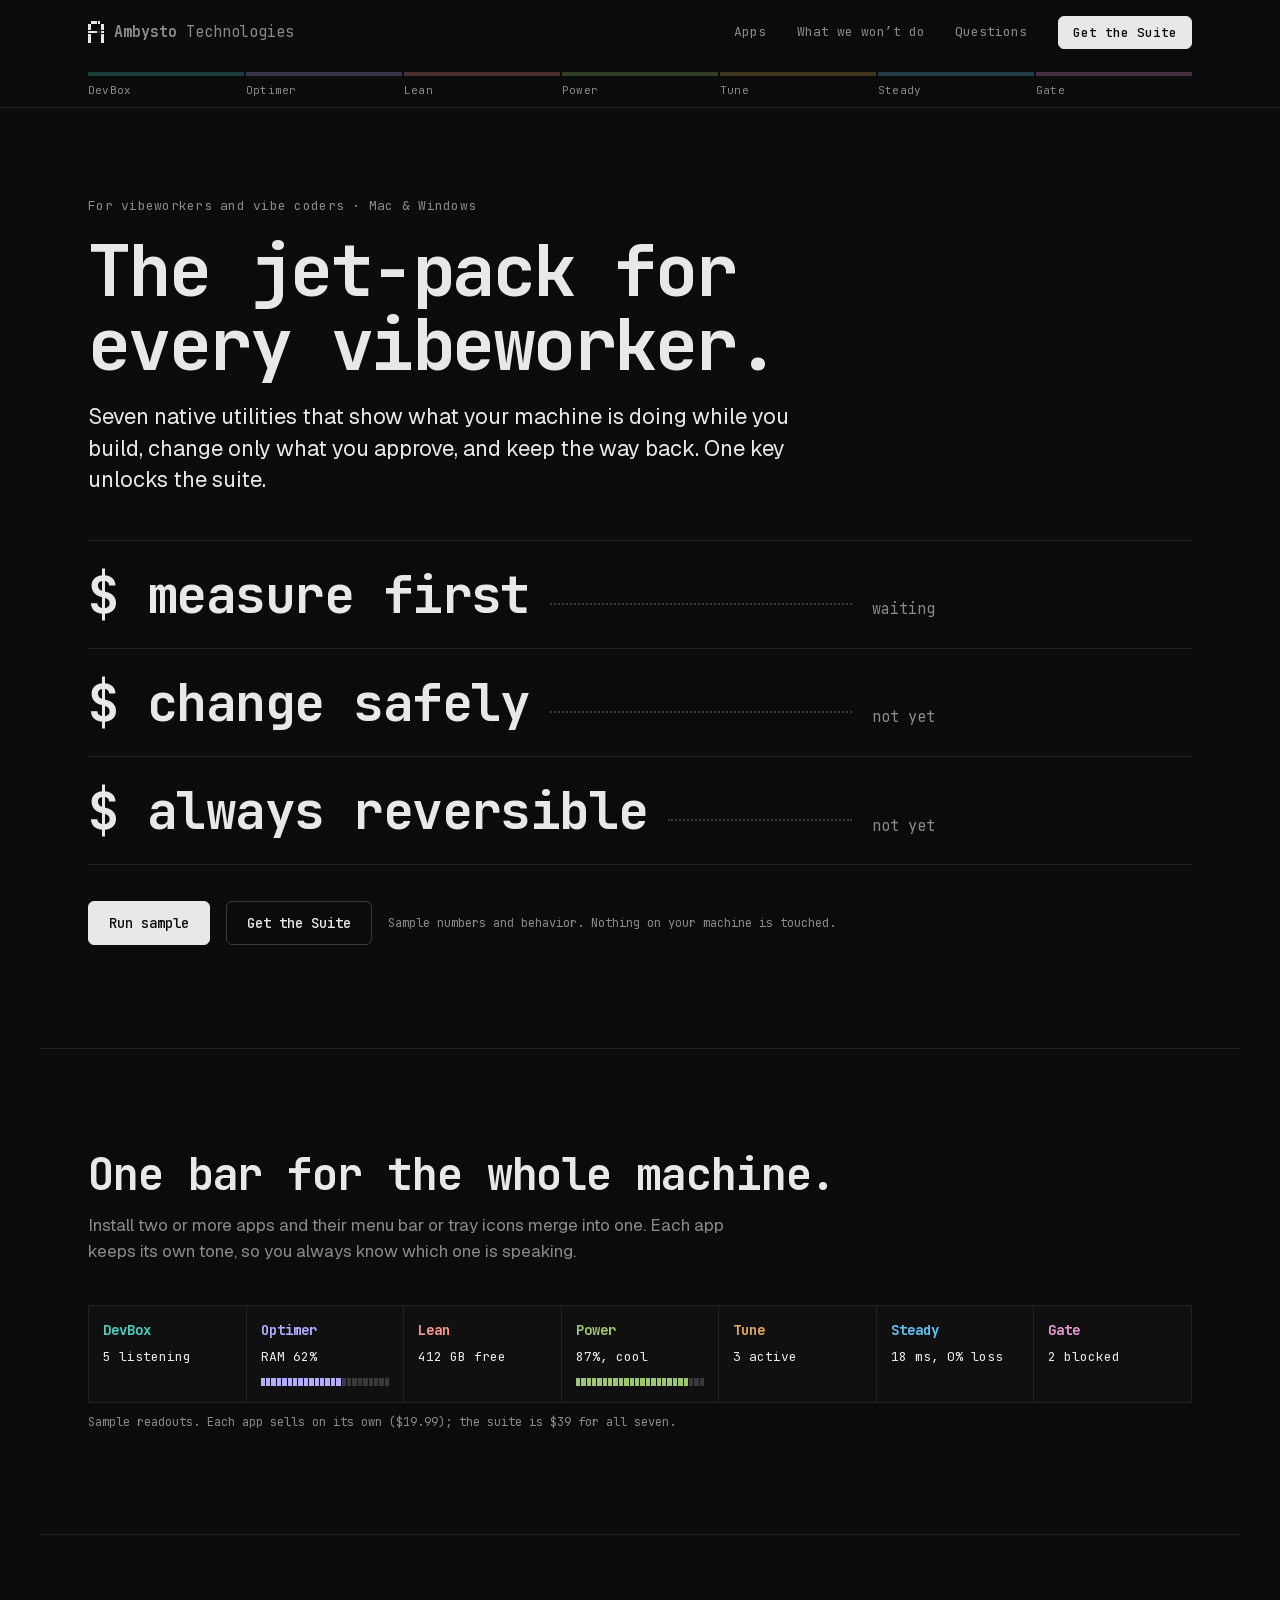
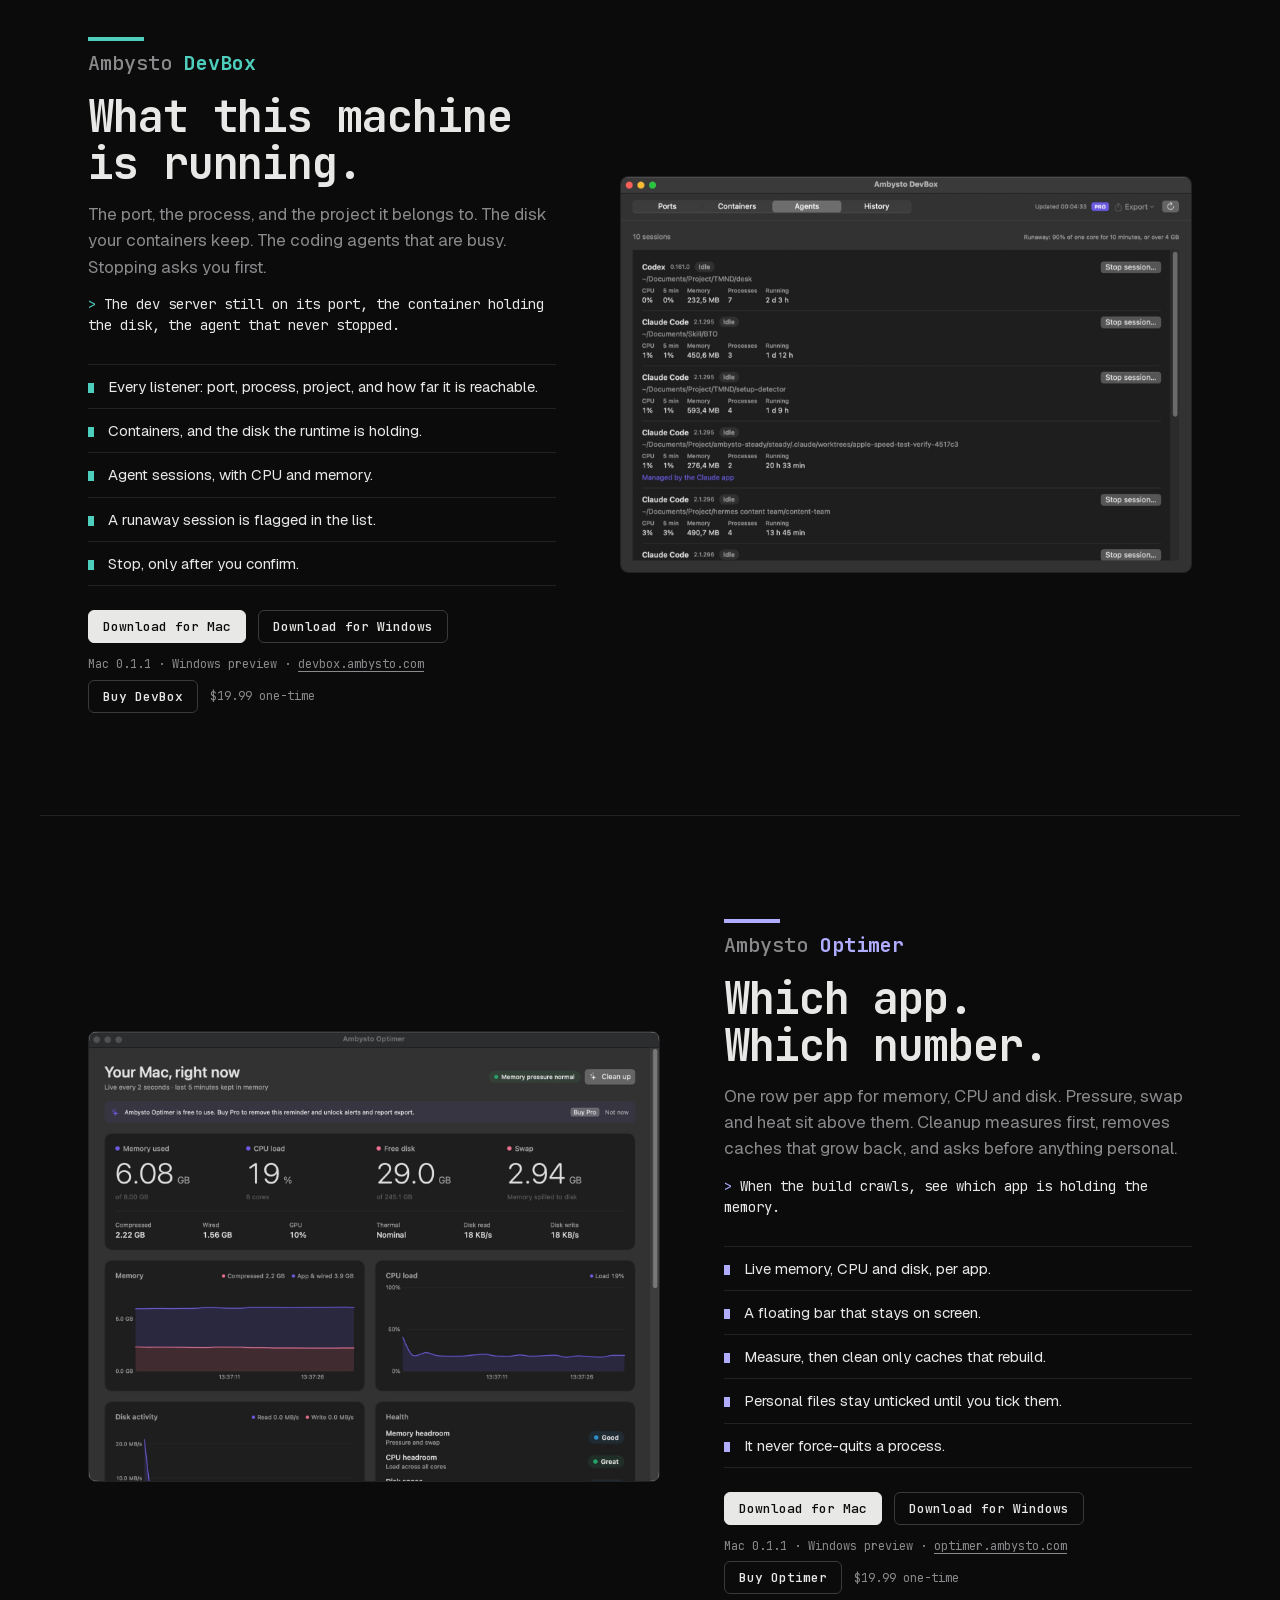
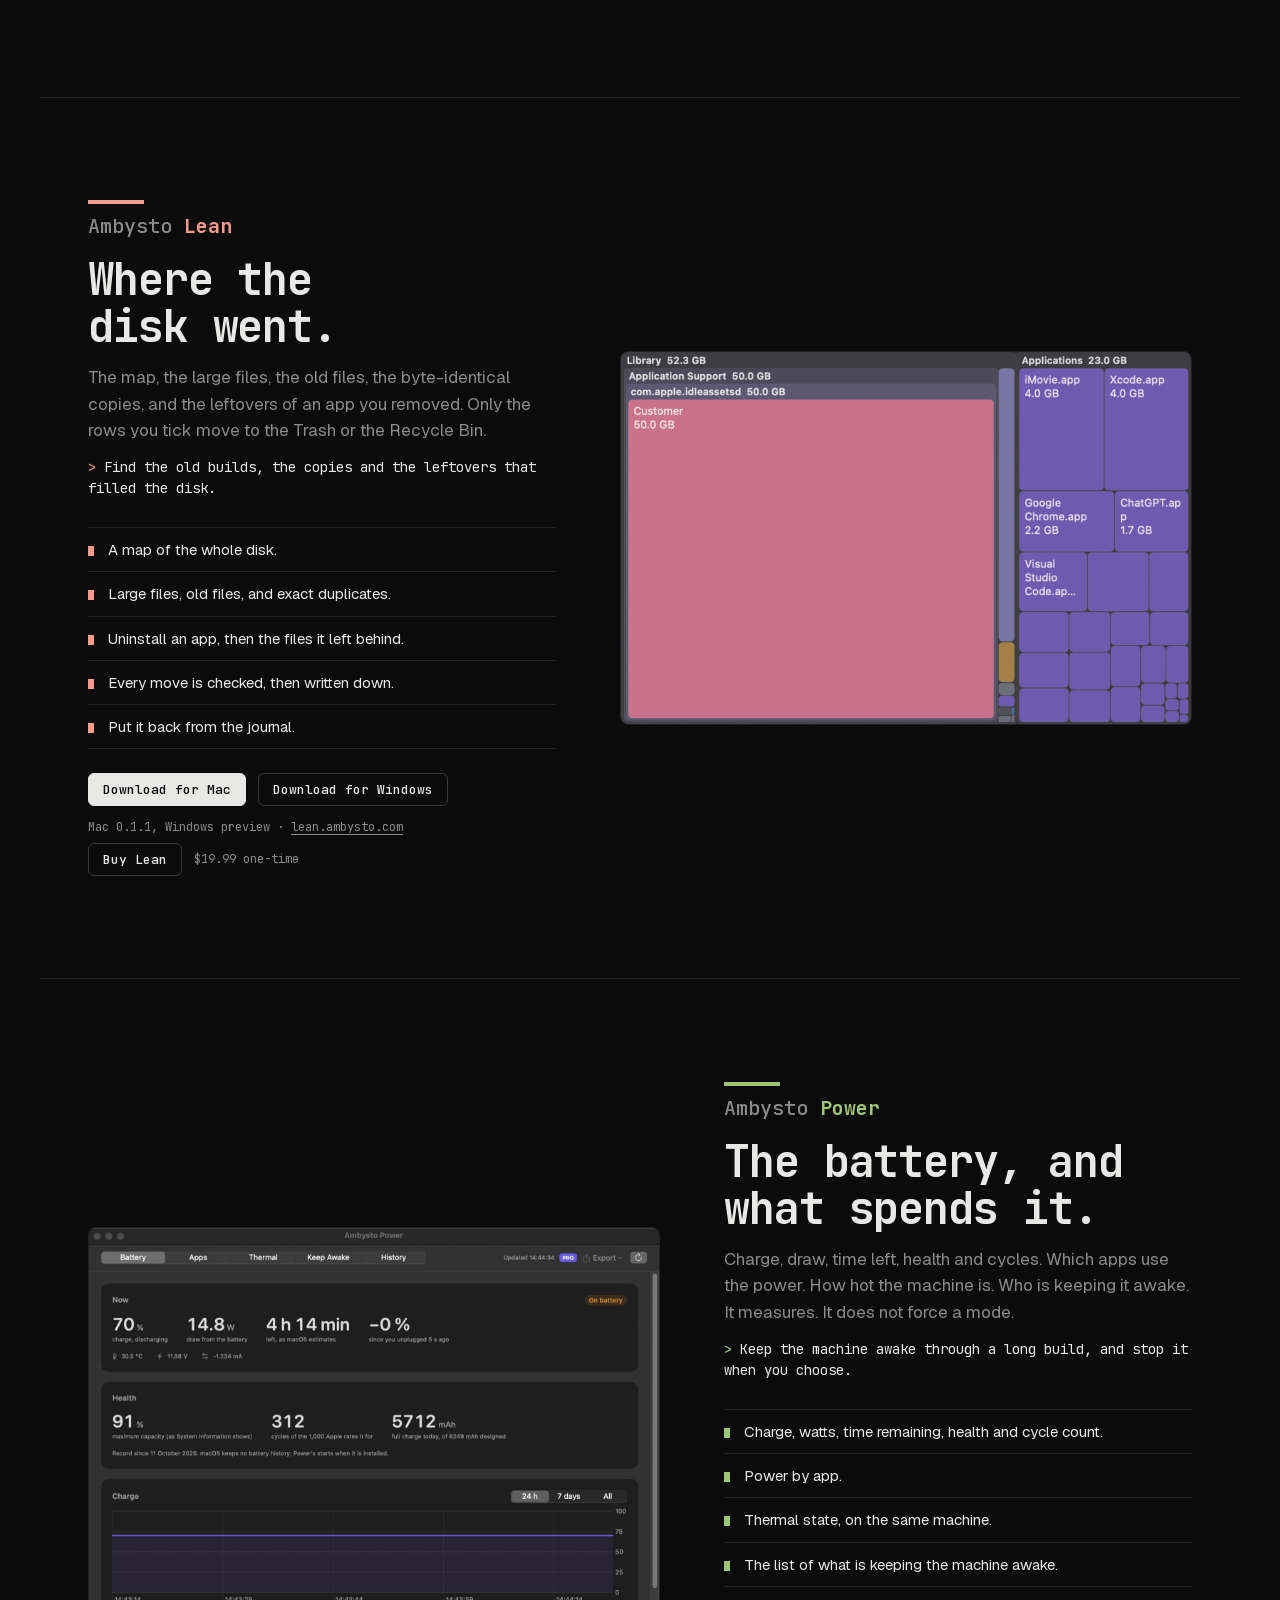
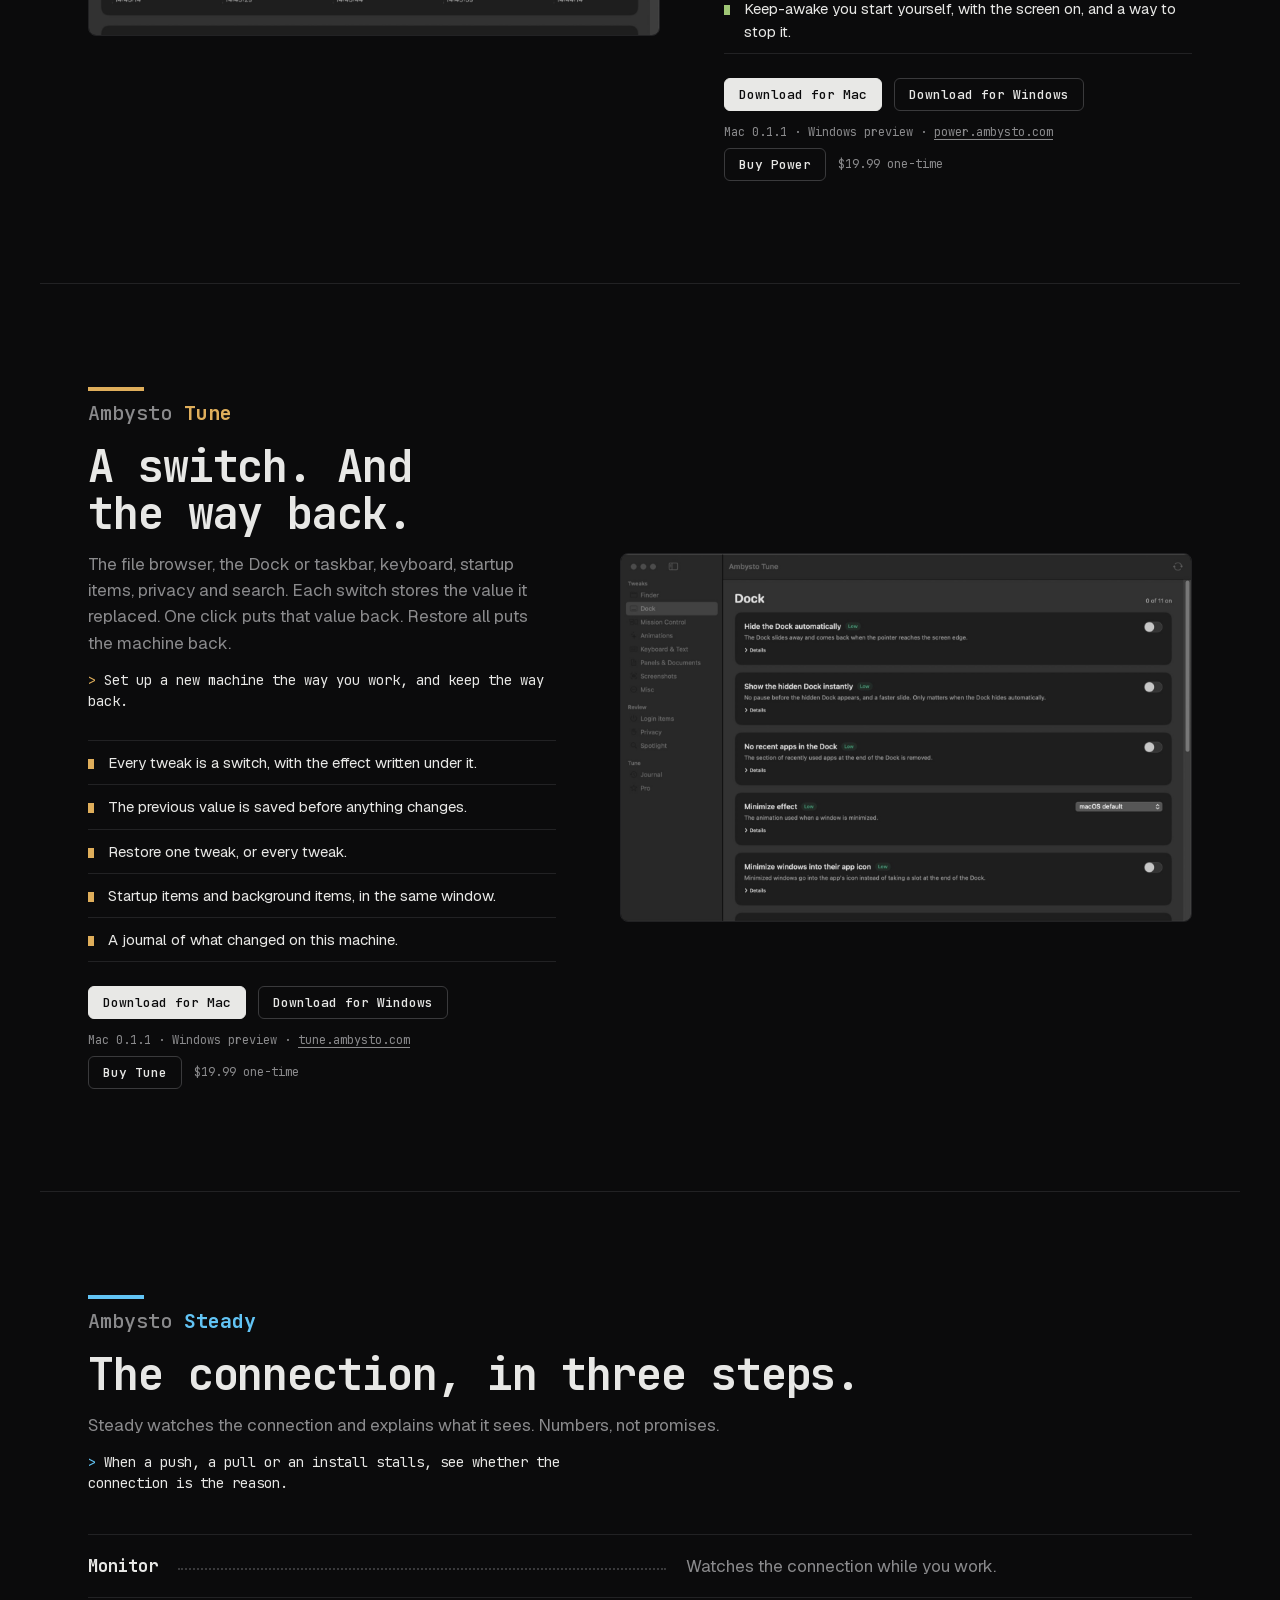
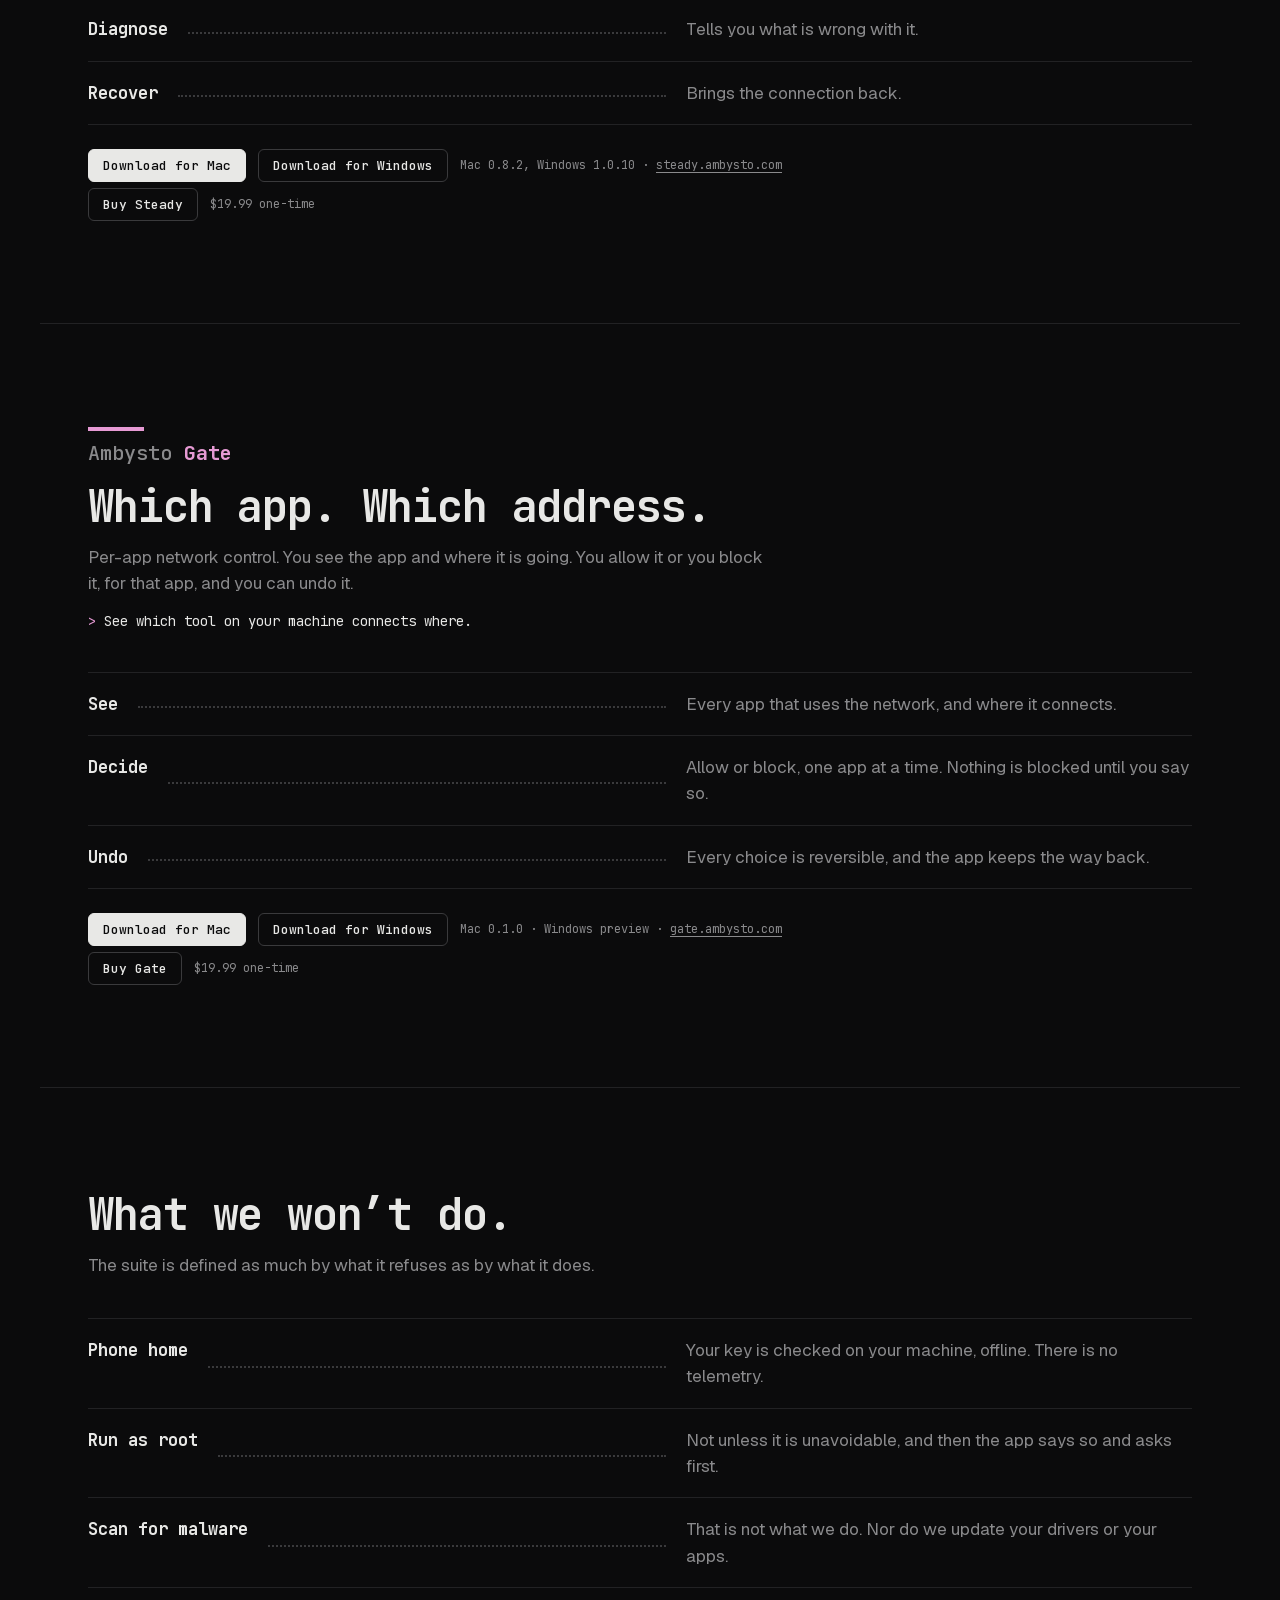
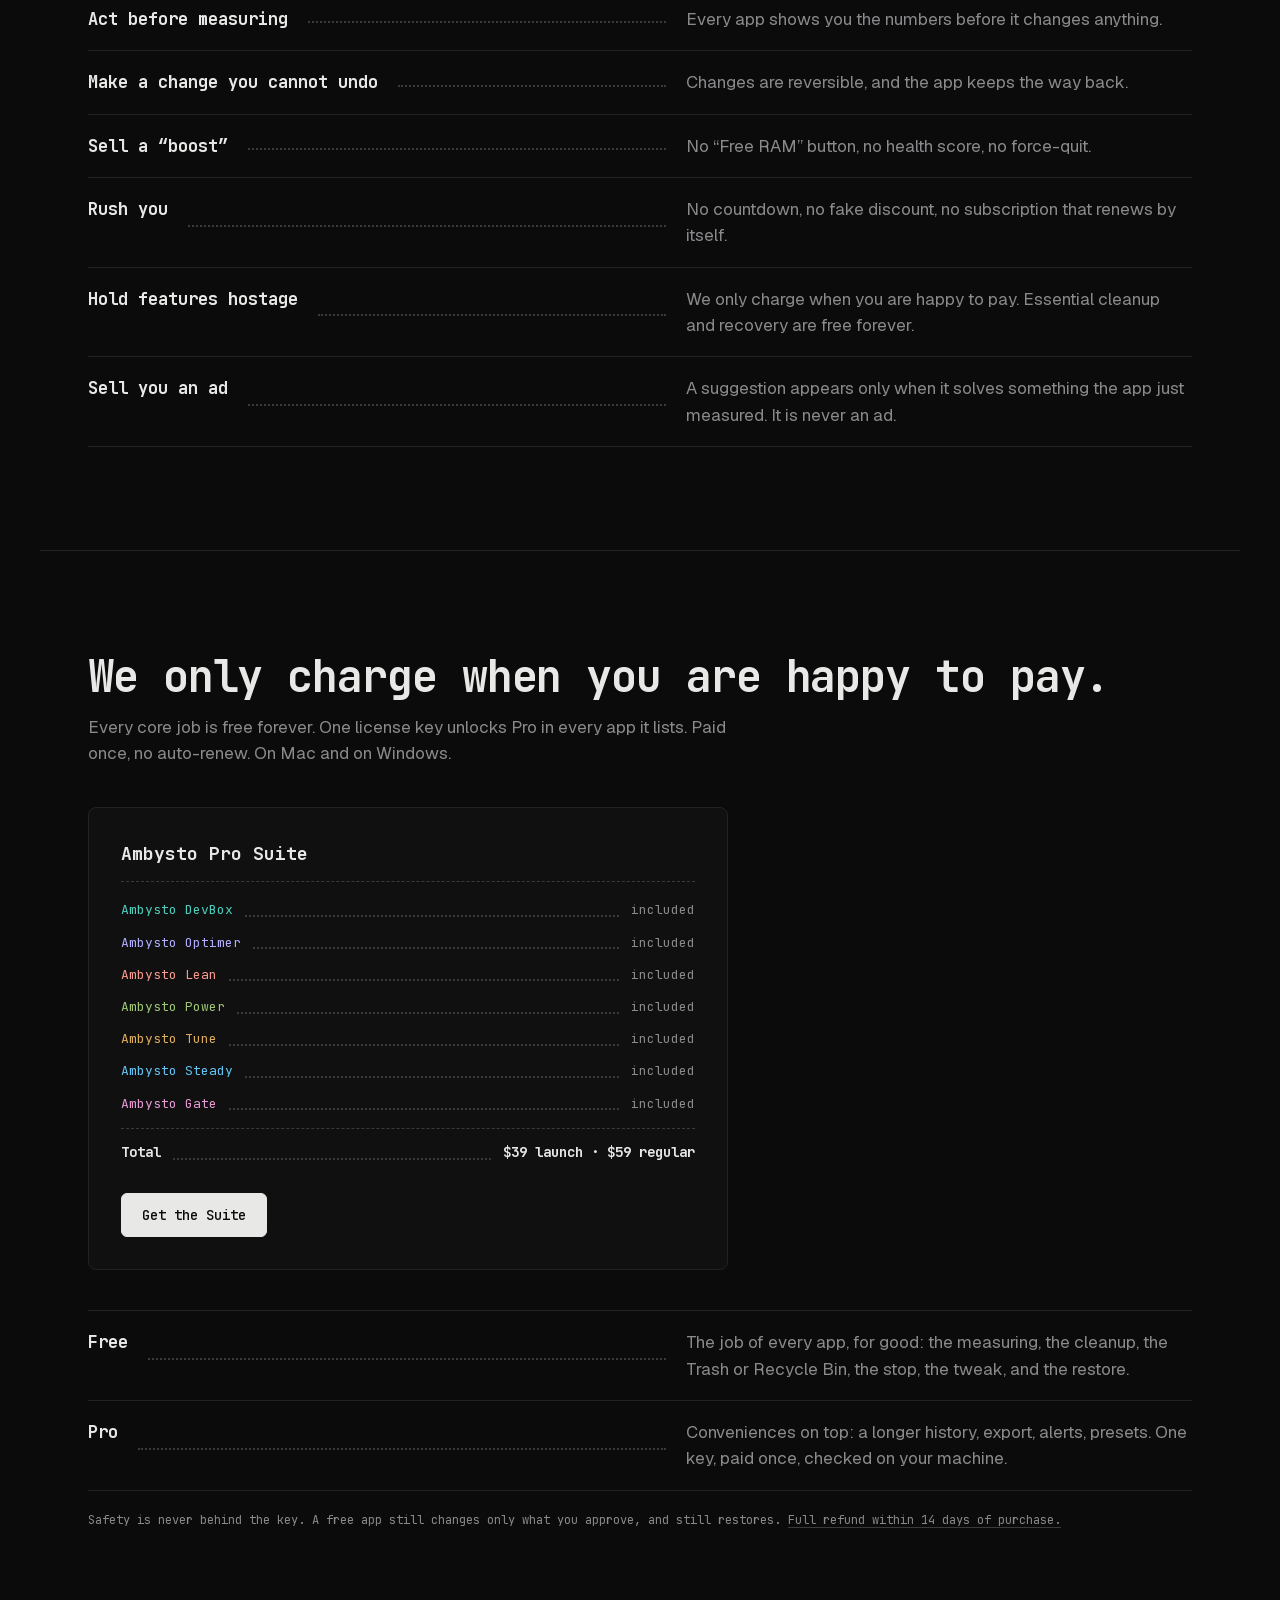
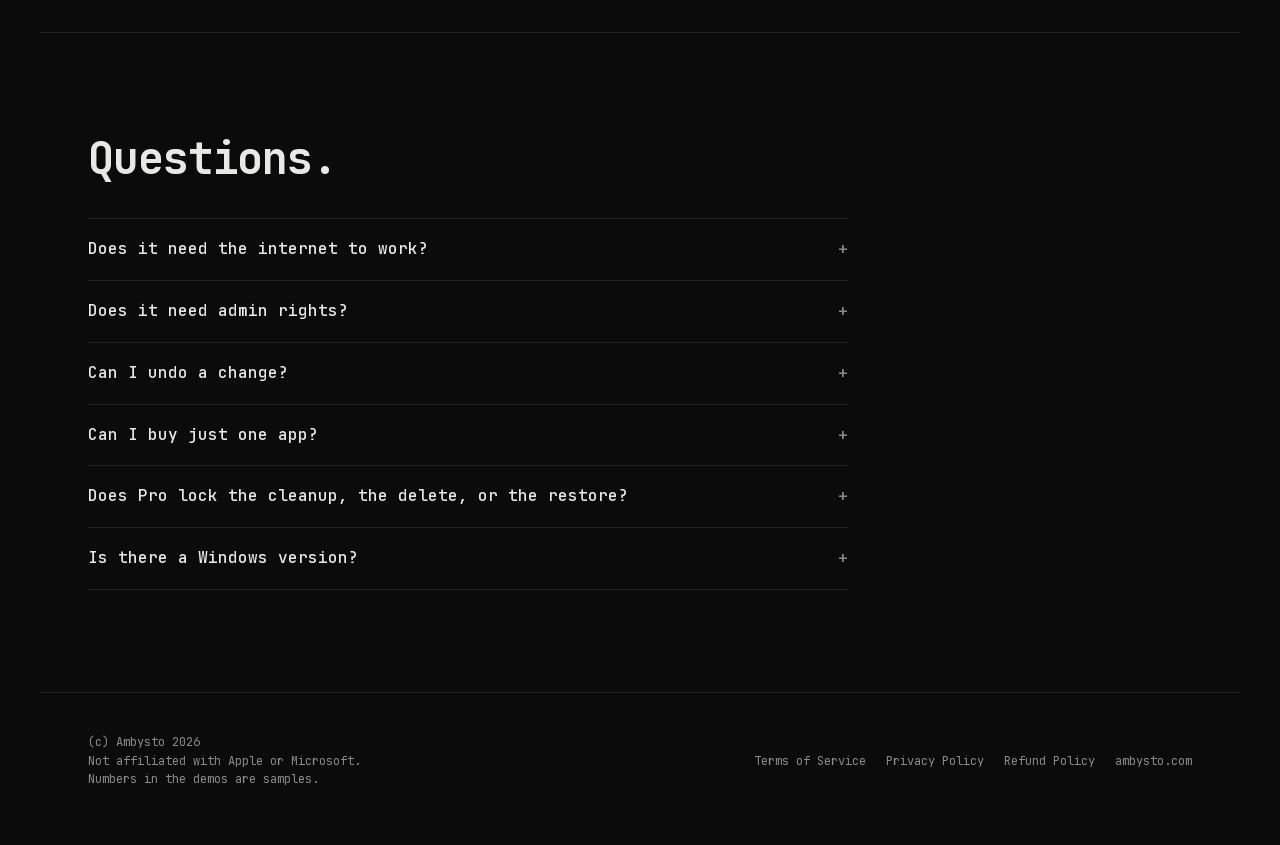
==== commit c906d4dc: "chore(site): footer reads (c) Ambysto 2026; remove address, phone and LLC" ====
--- a/site/index.html
+++ b/site/index.html
@@ -531,7 +531,7 @@
 
 <footer class="wrap foot">
   <div>
-    <p>© 2026 Ambysto · <a href="mailto:contact@ambysto.com">contact@ambysto.com</a></p>
+    <p>(c) Ambysto 2026</p>
     <p>Not affiliated with Apple or Microsoft.</p>
     <p>Numbers in the demos are samples.</p>
   </div>
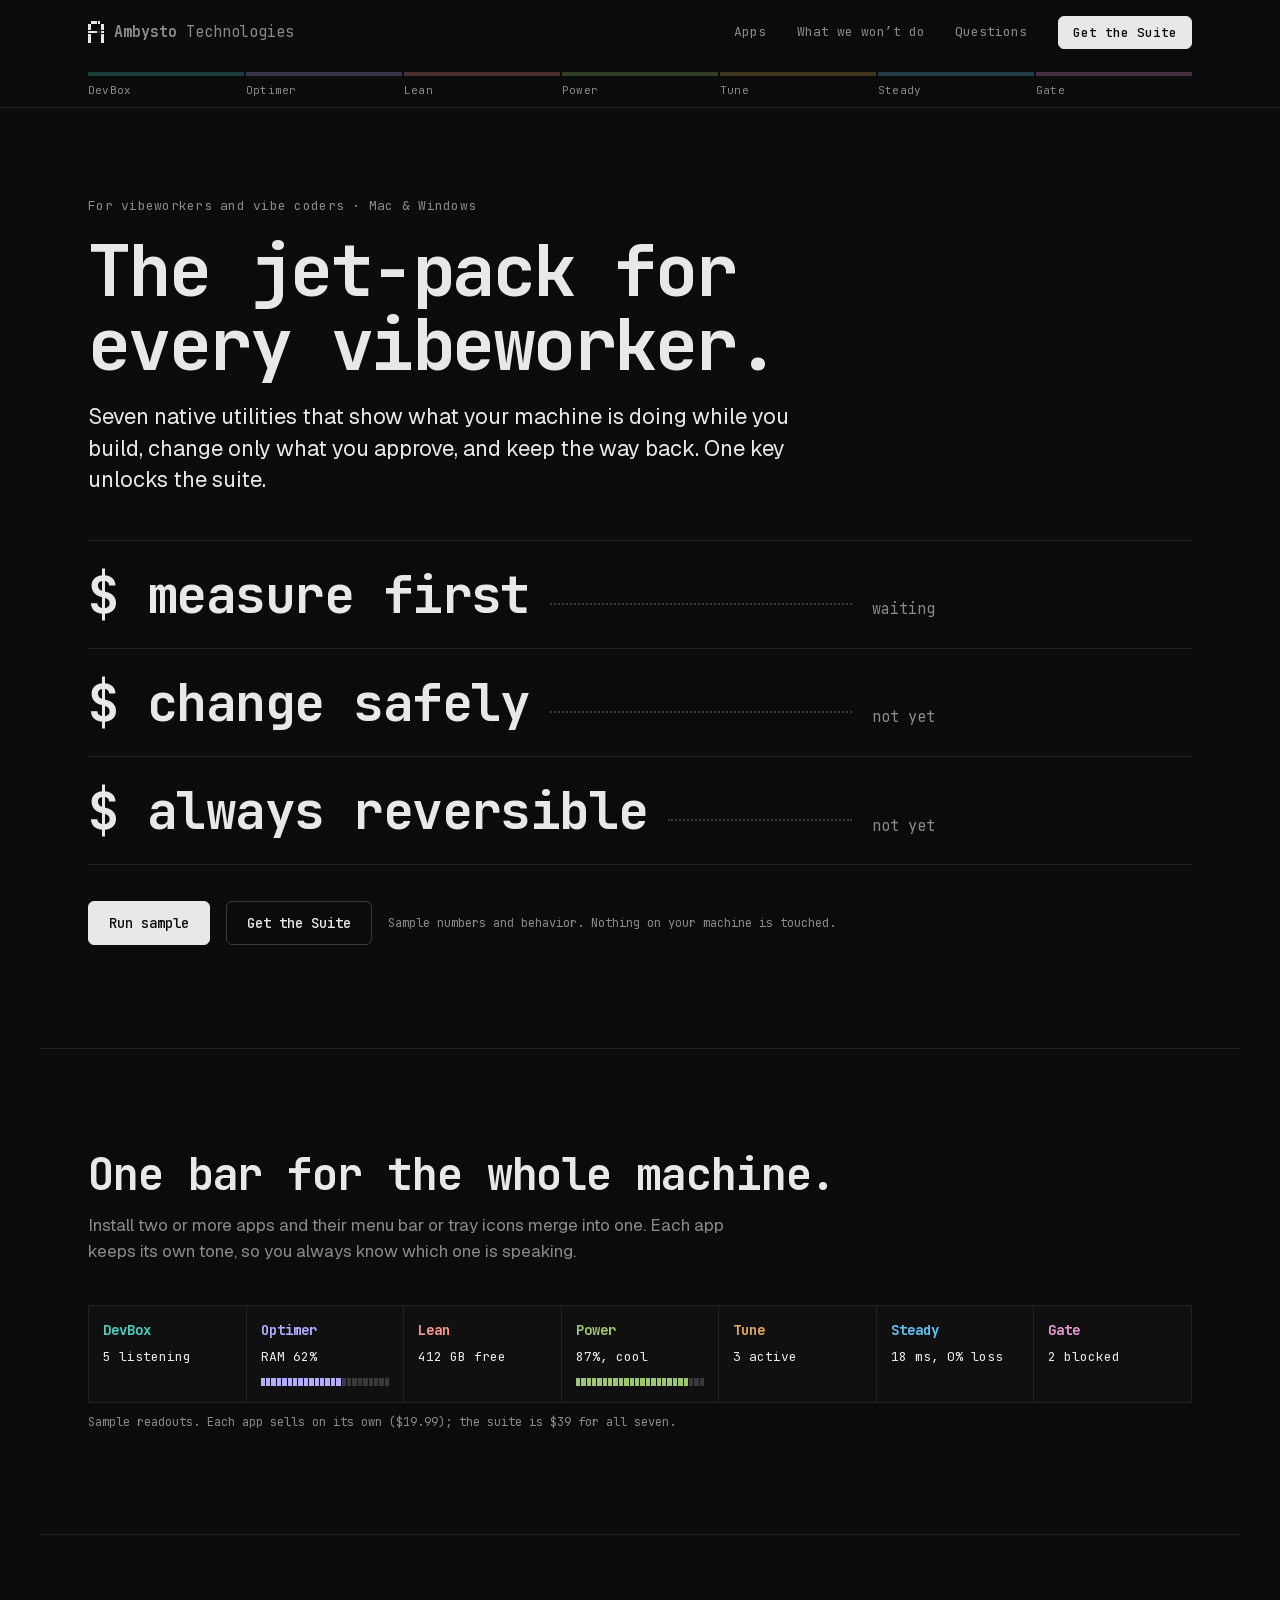
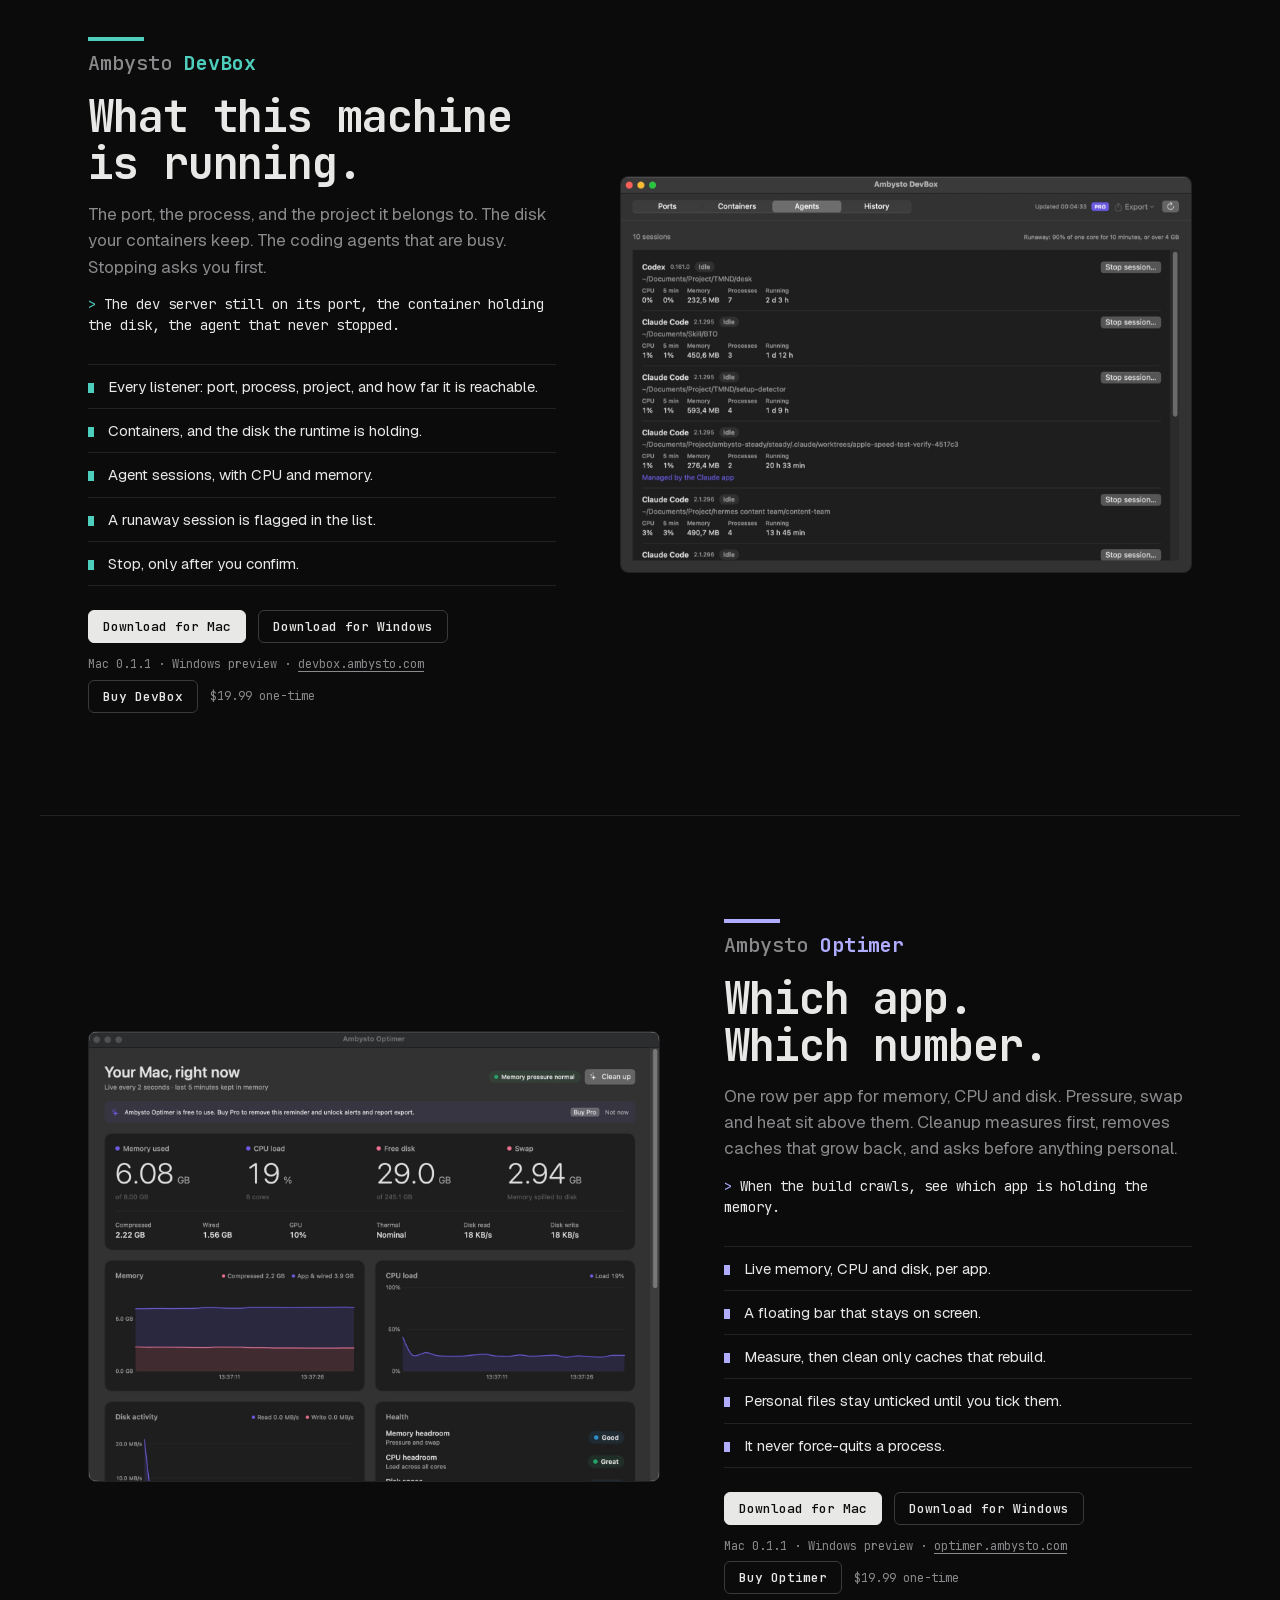
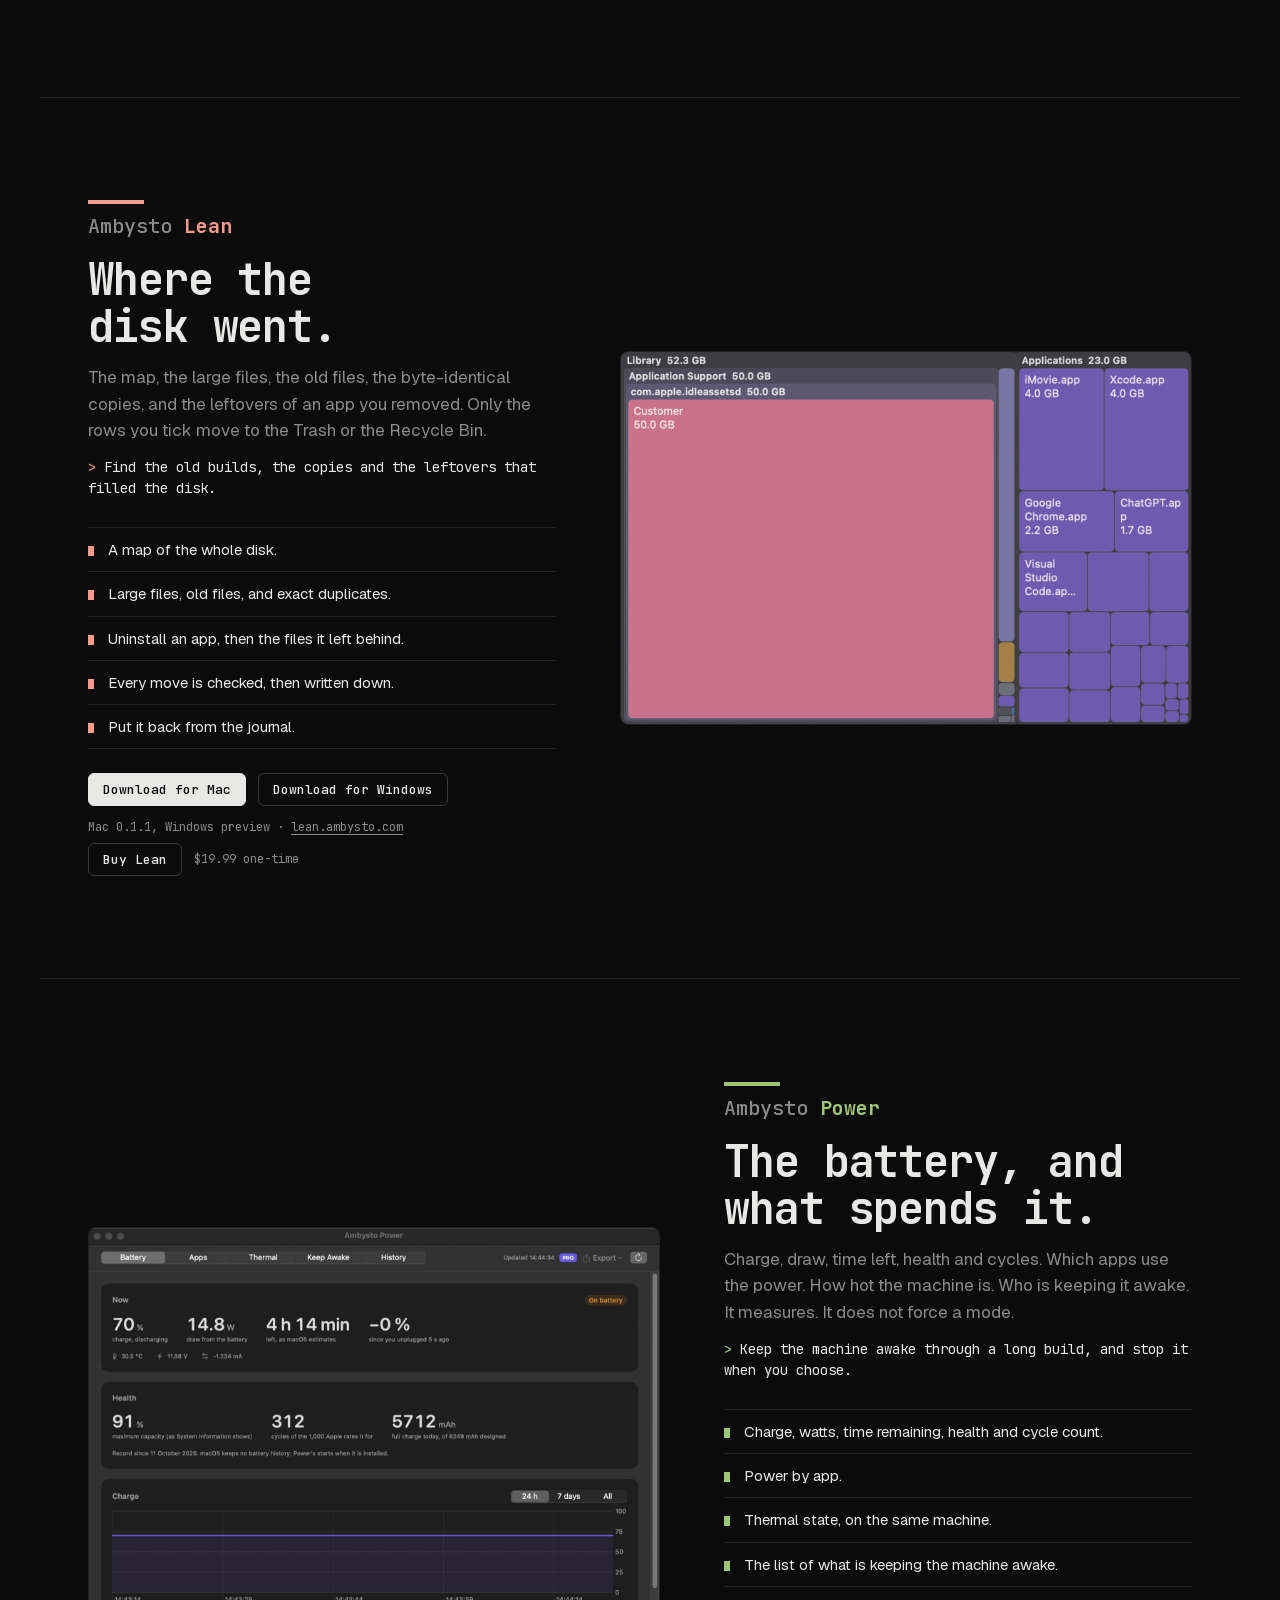
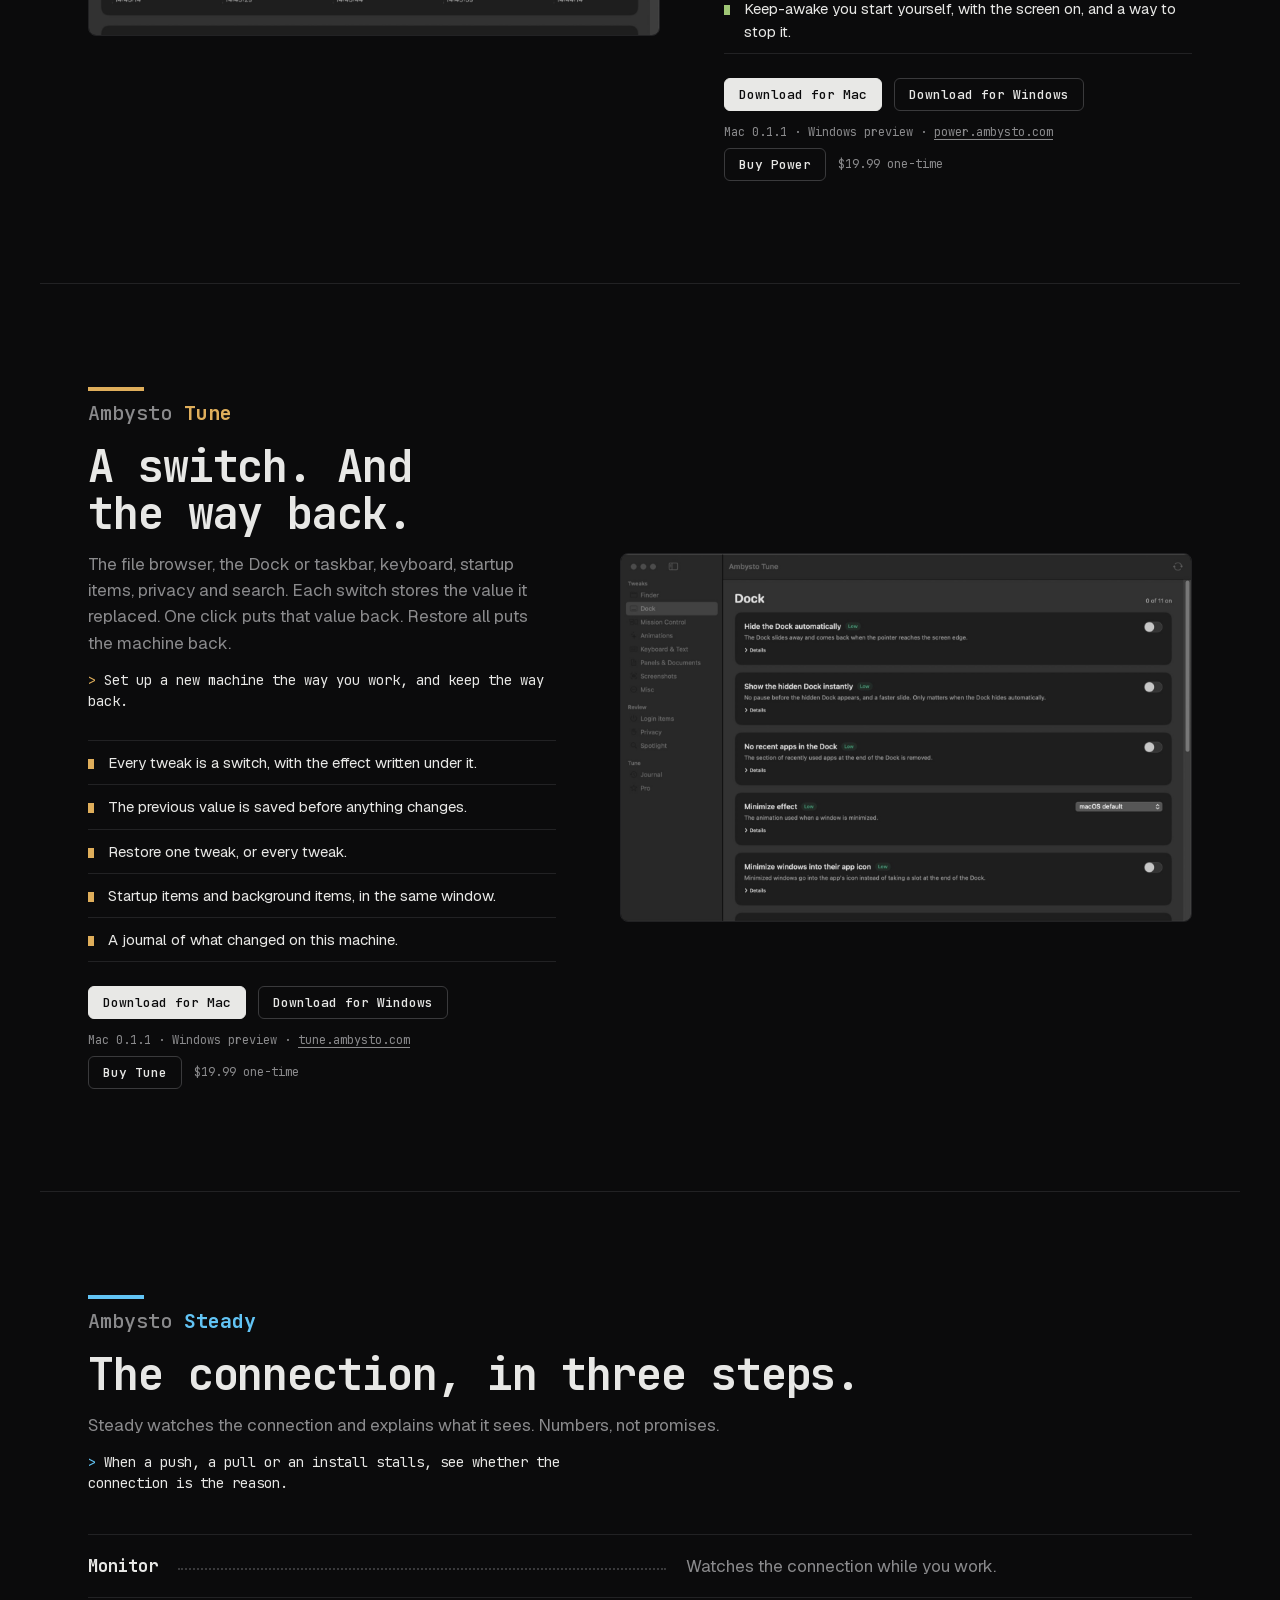
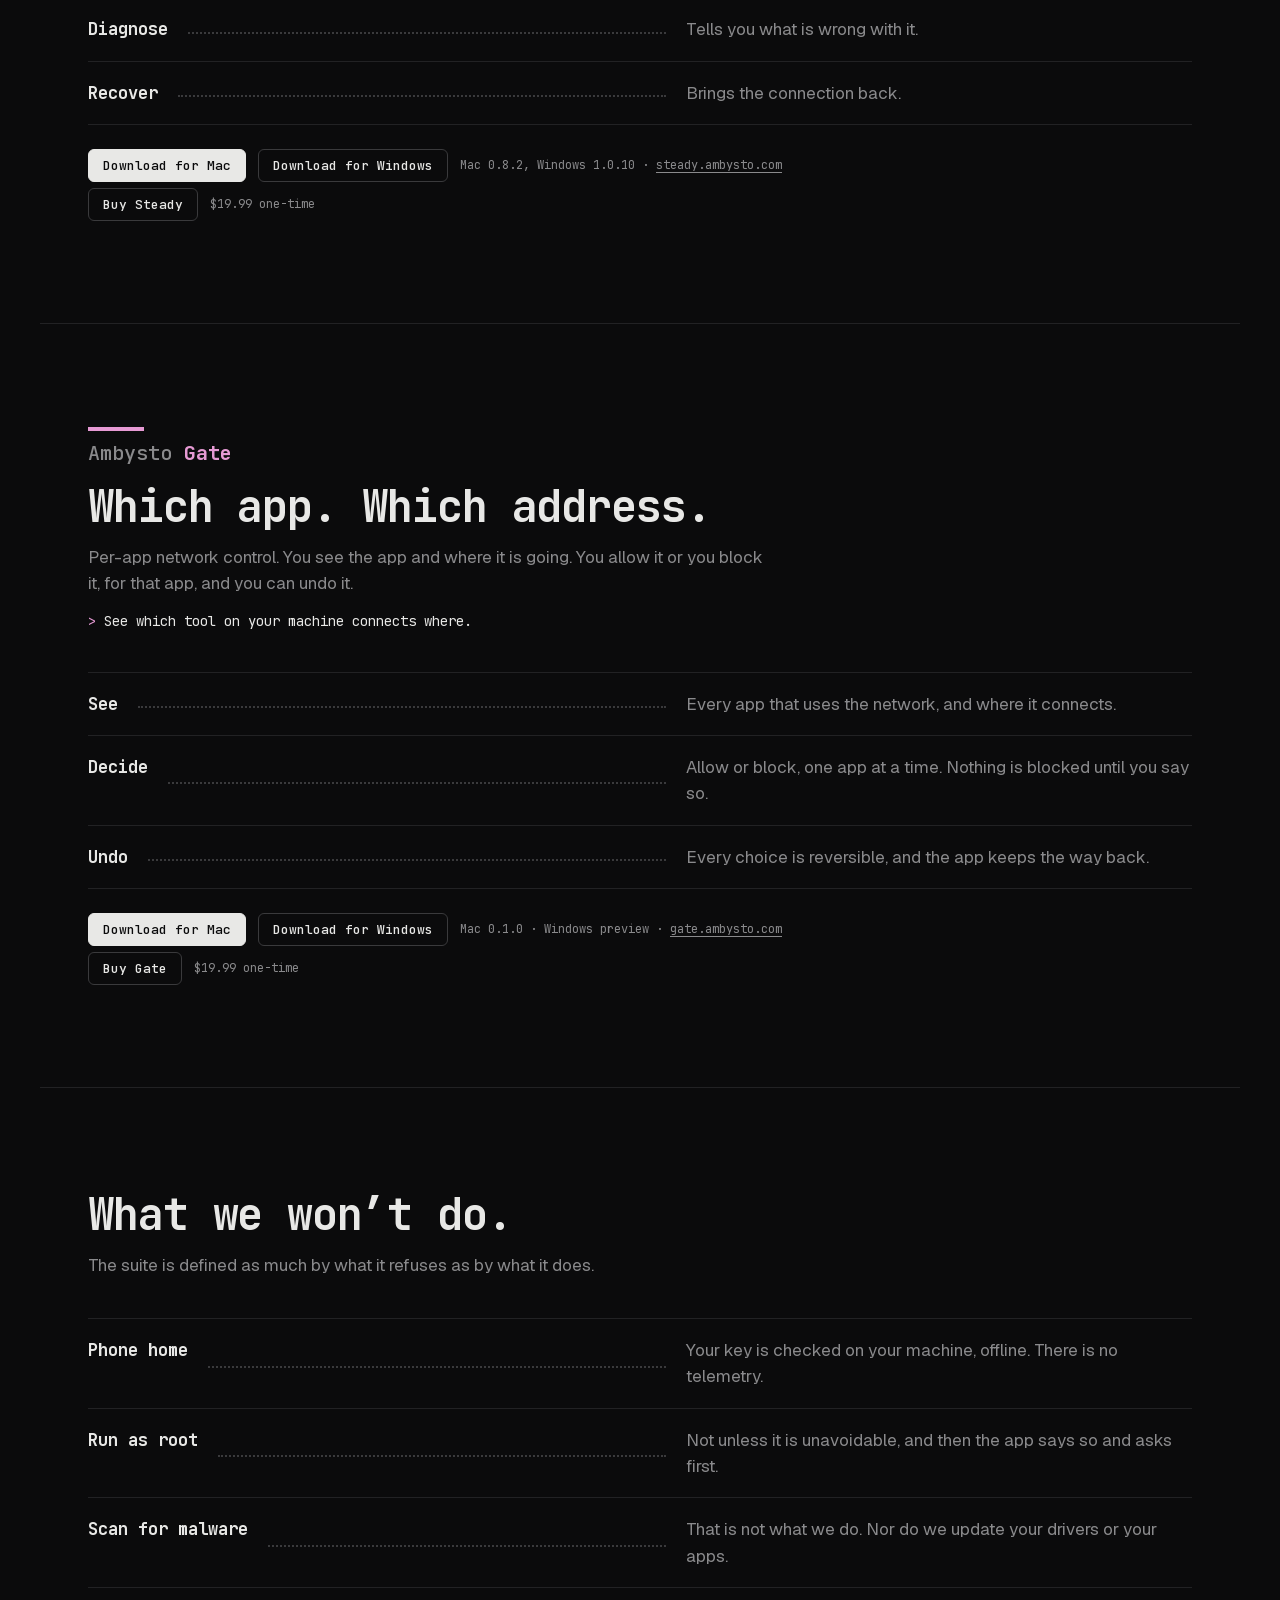
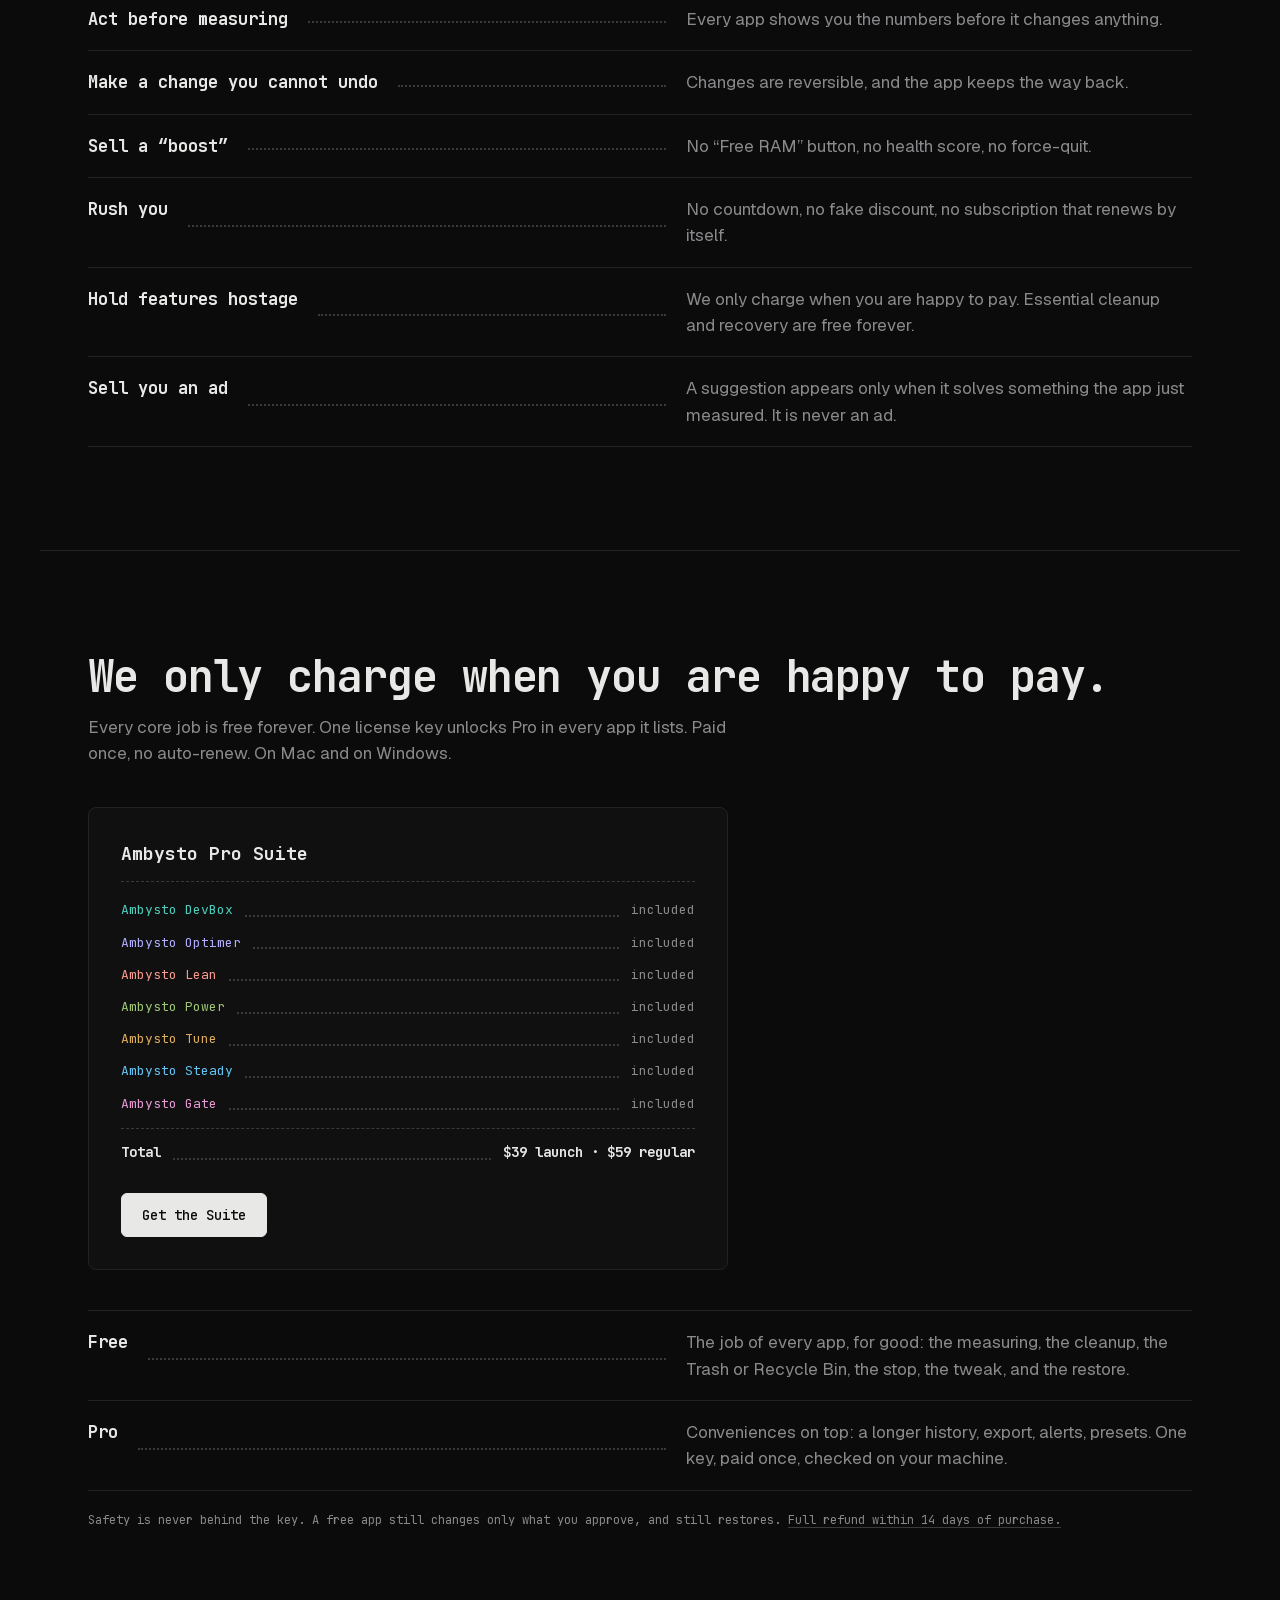
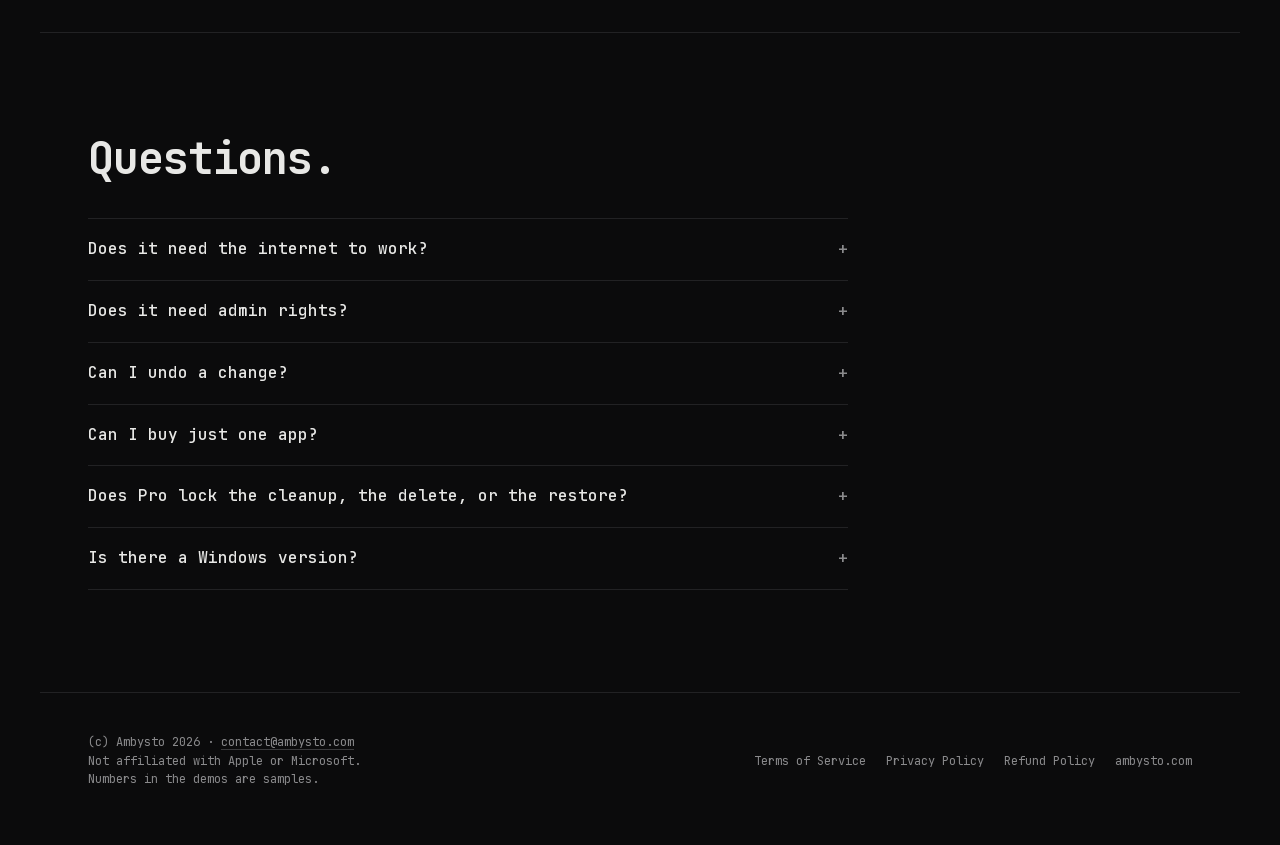
==== commit a3d428dd: "chore(site): footer shows (c) Ambysto 2026 and contact email; drop Wyoming governing-law clause" ====
--- a/site/index.html
+++ b/site/index.html
@@ -531,7 +531,7 @@
 
 <footer class="wrap foot">
   <div>
-    <p>(c) Ambysto 2026</p>
+    <p>(c) Ambysto 2026 · <a href="mailto:contact@ambysto.com">contact@ambysto.com</a></p>
     <p>Not affiliated with Apple or Microsoft.</p>
     <p>Numbers in the demos are samples.</p>
   </div>
